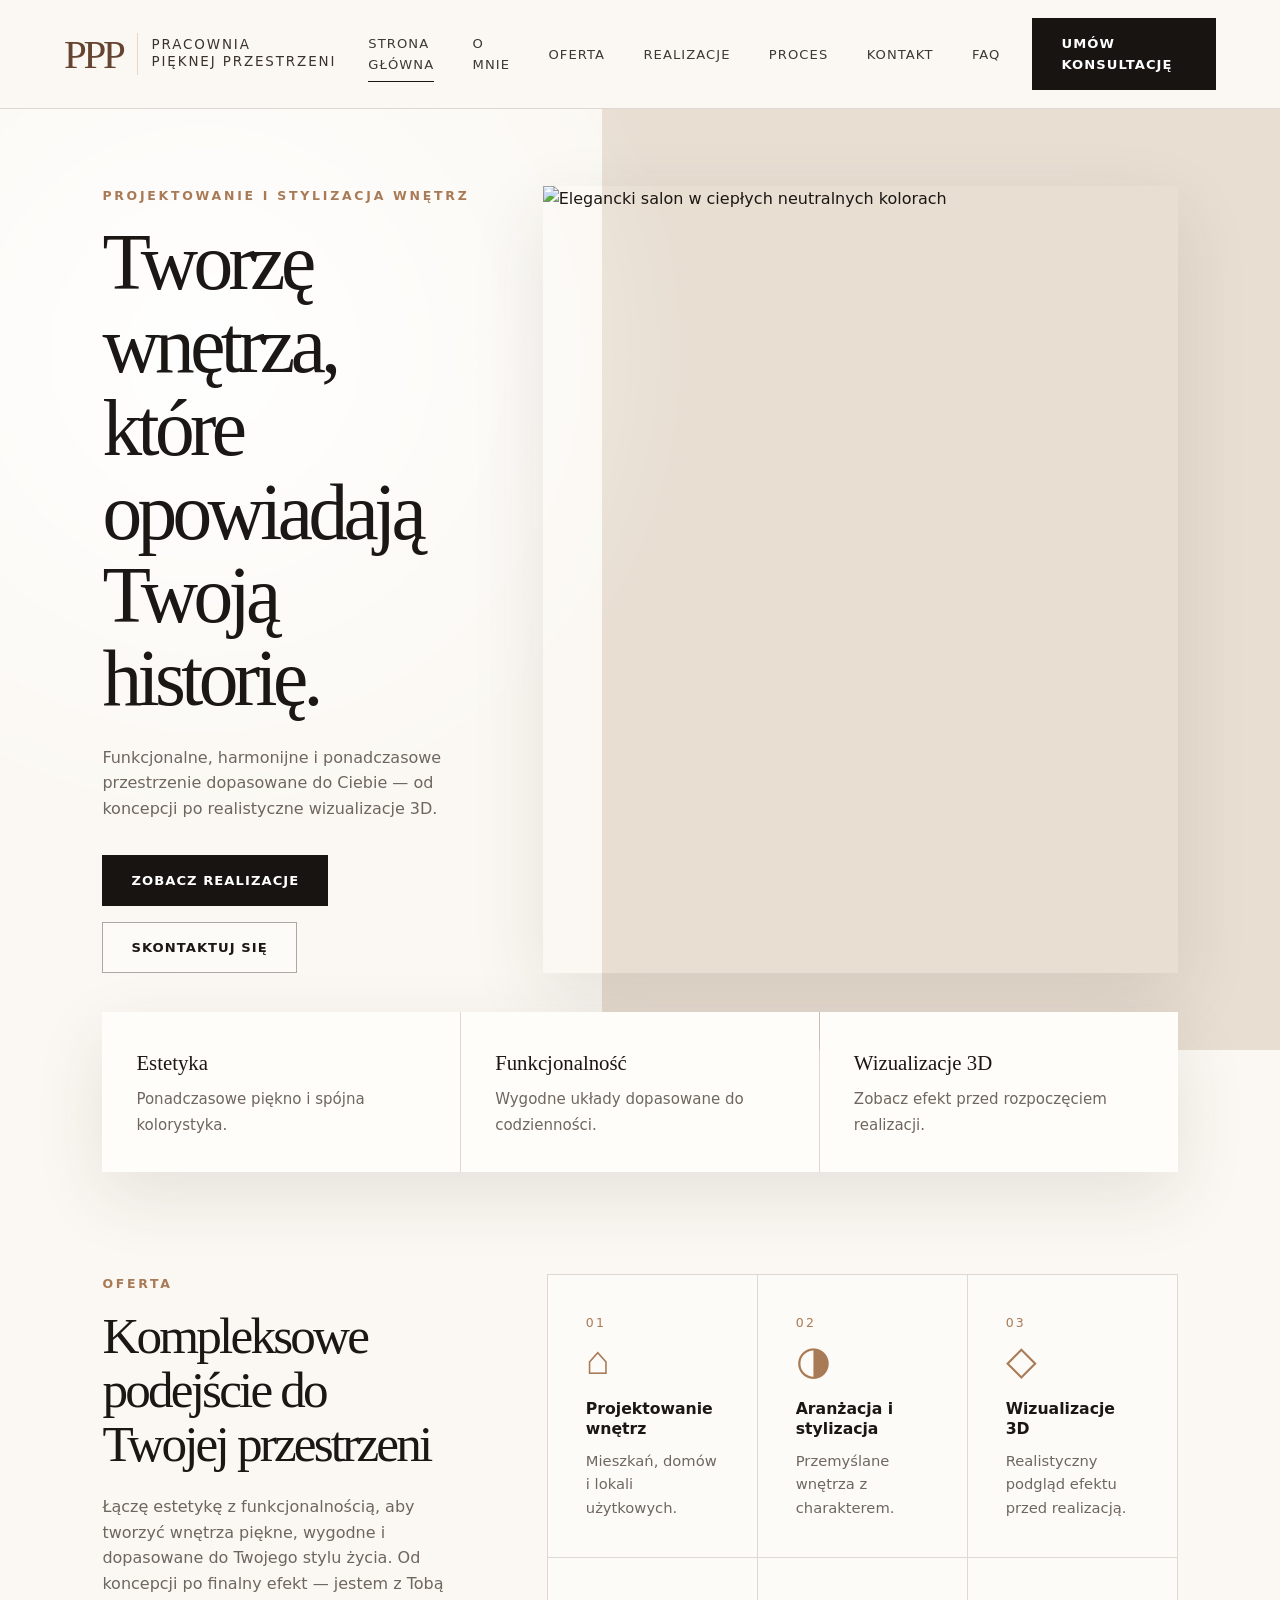
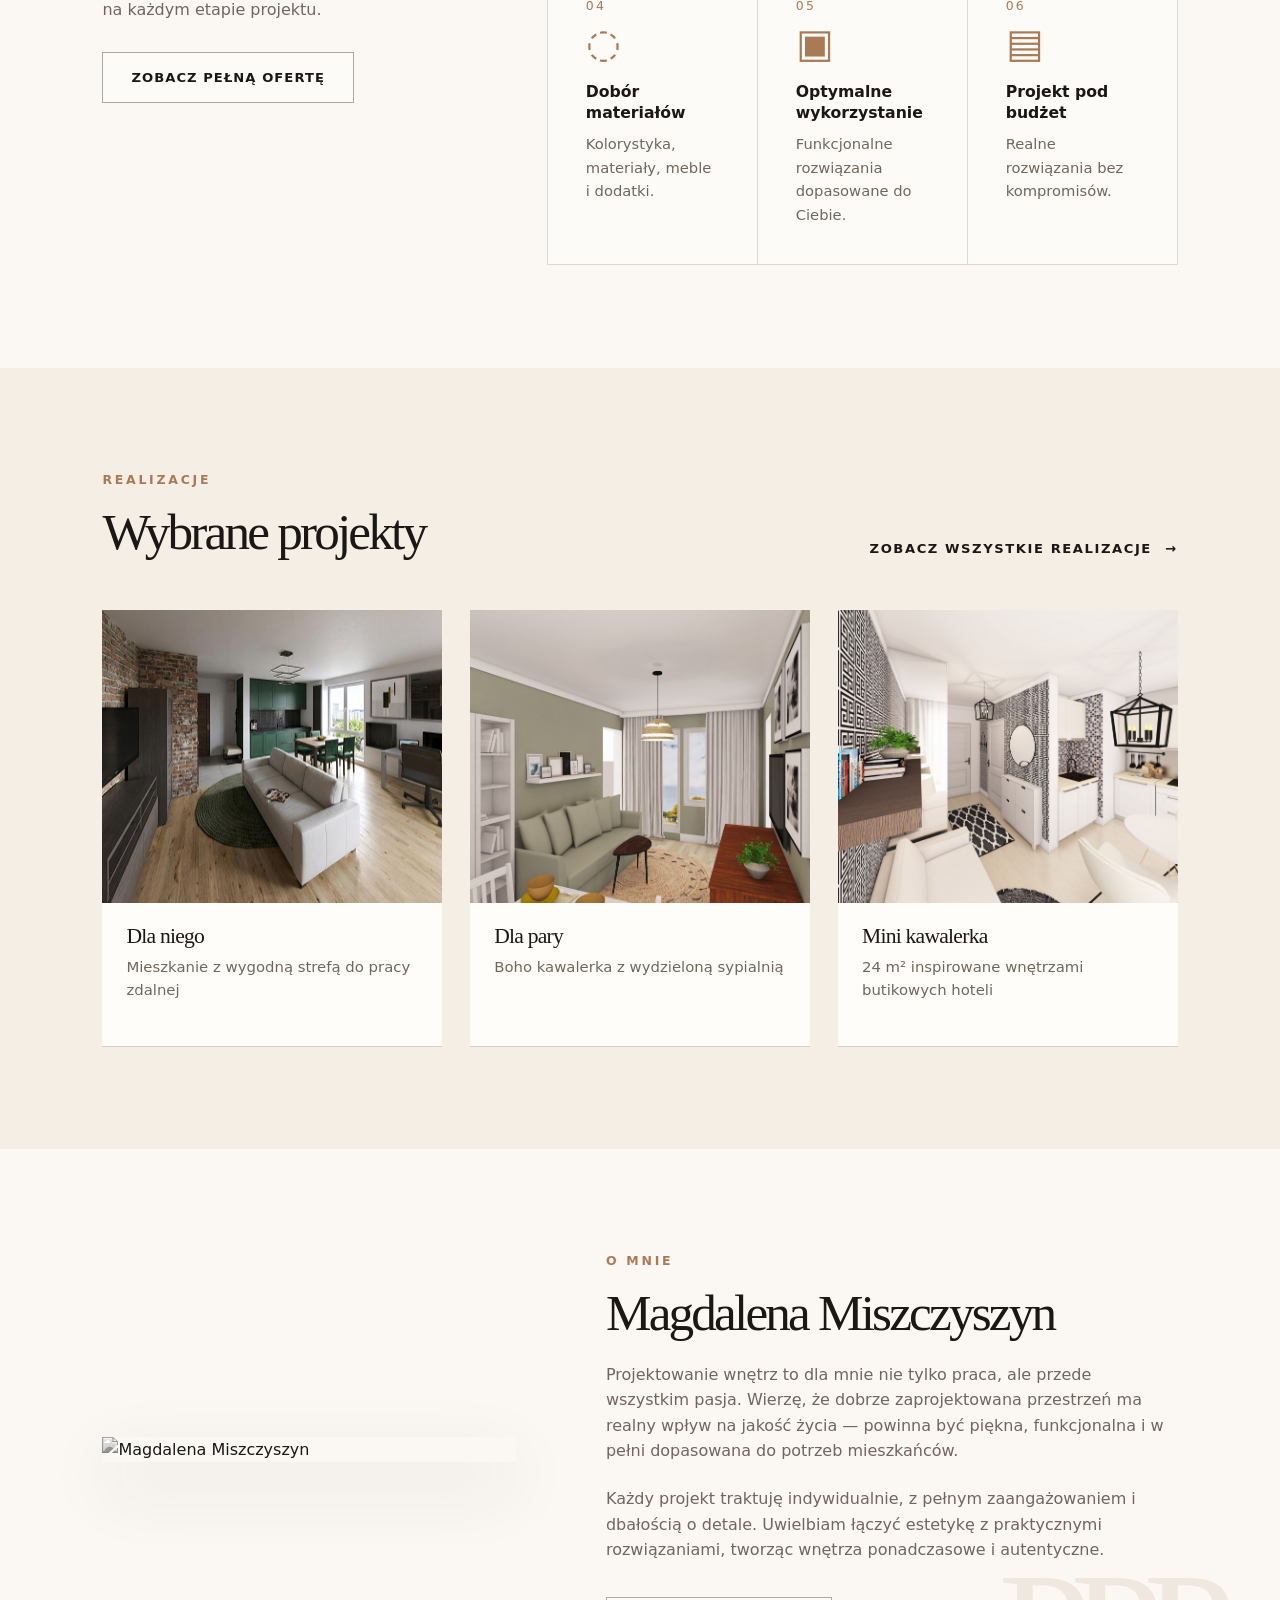
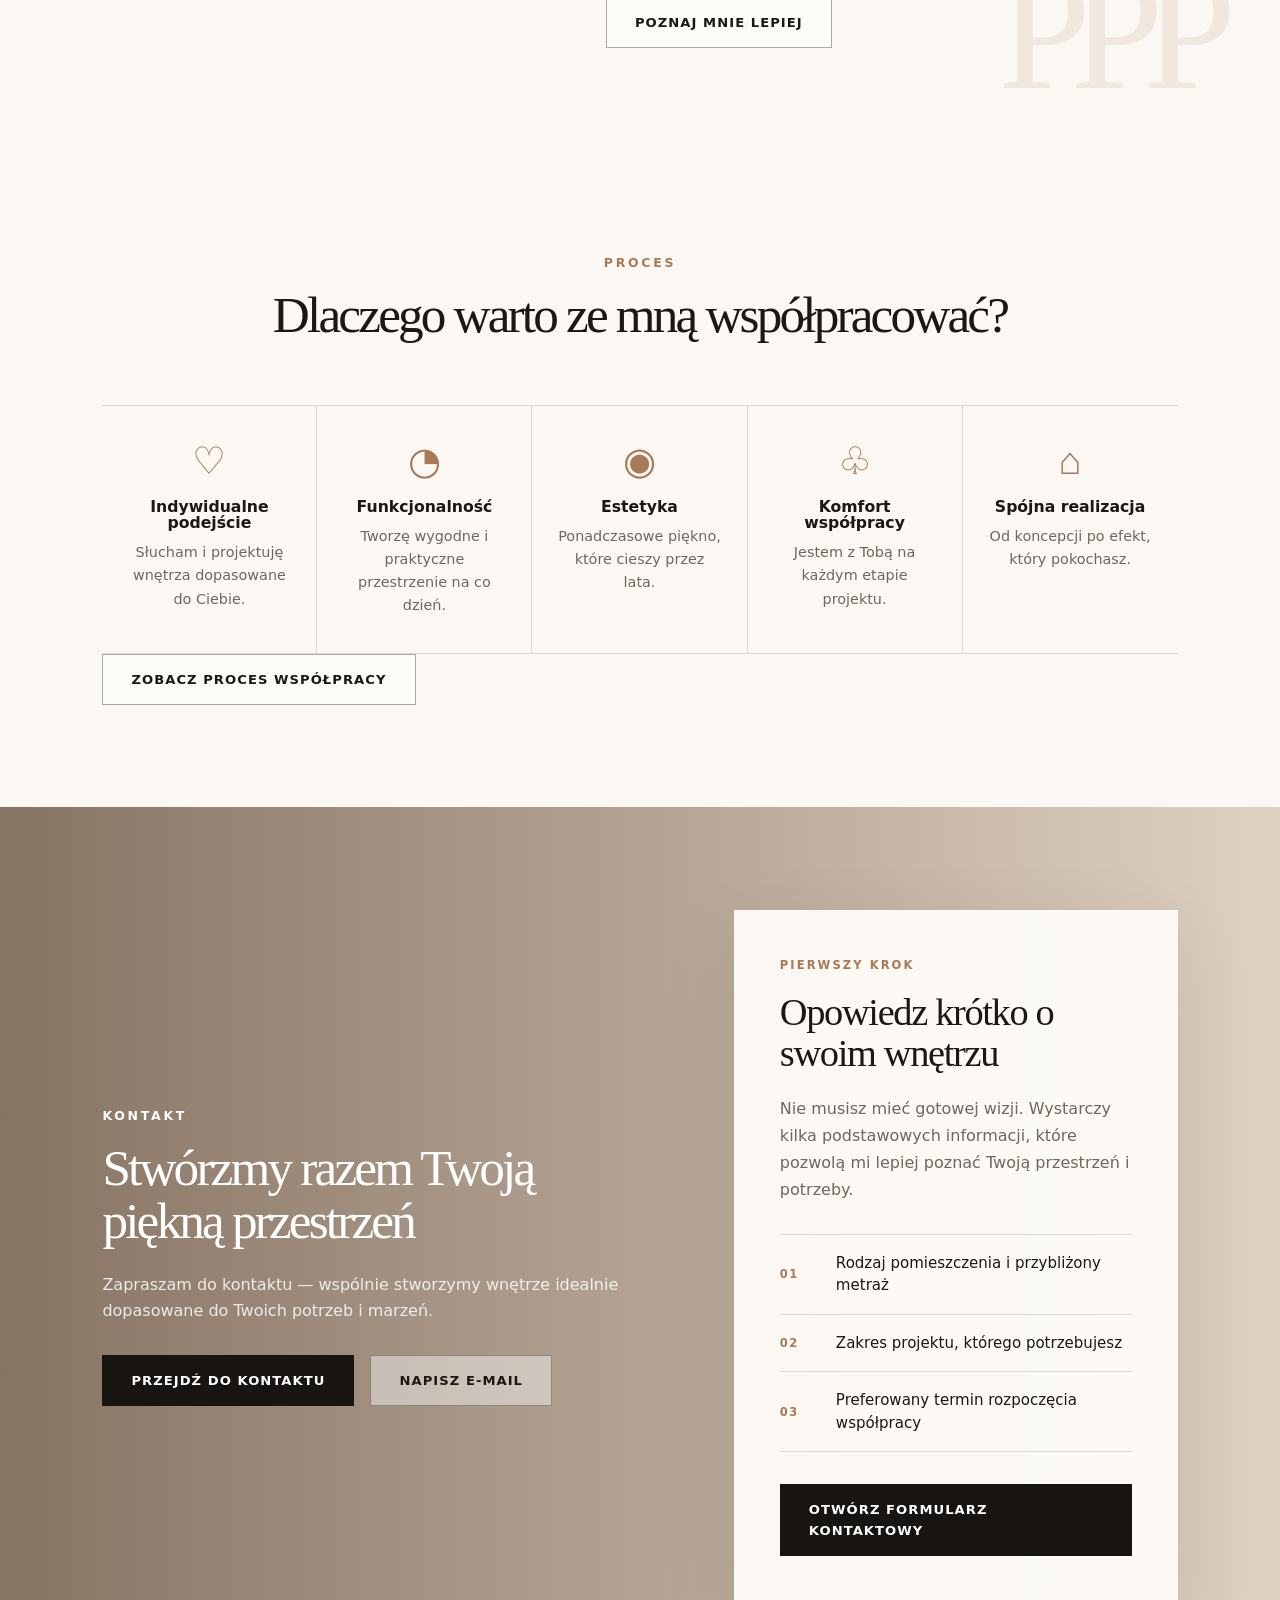
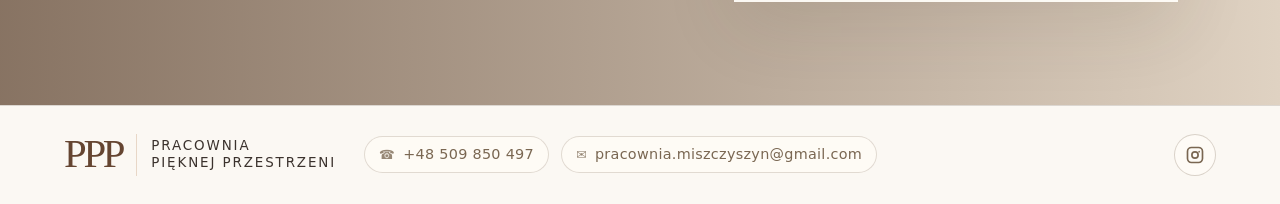
==== index.html @ a022ffc8 "Move FAQ to separate page" ====
<!doctype html>
<html lang="pl">
  <head>
    <meta charset="UTF-8" />
    <meta name="viewport" content="width=device-width, initial-scale=1.0" />
    <meta
      name="description"
      content="Pracownia Pięknej Przestrzeni — projektowanie i stylizacja wnętrz, wizualizacje 3D oraz aranżacje dopasowane do stylu życia klienta."
    />
    <title>Pracownia Pięknej Przestrzeni</title>

    <link rel="stylesheet" href="styles.css" />
    <link rel="icon" href="assets/favicon.svg" type="image/svg+xml" />

    <style>
      /* Karta kontaktowa na stronie głównej */
      .contact-guide {
        padding: clamp(28px, 4vw, 46px);
        background: rgba(255, 253, 249, 0.94);
        color: var(--ink);
        box-shadow: var(--shadow);
        backdrop-filter: blur(8px);
        -webkit-backdrop-filter: blur(8px);
      }

      .contact-guide__eyebrow {
        margin: 0 0 18px;
        color: var(--accent) !important;
        font-size: 0.72rem;
        font-weight: 700;
        letter-spacing: 0.18em;
        text-transform: uppercase;
      }

      .contact-guide h3 {
        margin: 0;
        max-width: 460px;
        font-family: var(--serif);
        font-size: clamp(2rem, 3vw, 3.2rem);
        font-weight: 400;
        line-height: 1.05;
        letter-spacing: -0.035em;
      }

      .contact-cta .contact-guide__intro {
        max-width: 520px;
        margin: 22px 0 30px;
        color: var(--muted);
        line-height: 1.7;
      }

      .contact-guide__items {
        margin-bottom: 32px;
        border-top: 1px solid var(--line);
      }

      .contact-guide__item {
        display: grid;
        grid-template-columns: 42px 1fr;
        gap: 14px;
        align-items: center;
        padding: 17px 0;
        border-bottom: 1px solid var(--line);
      }

      .contact-guide__item span {
        color: var(--accent);
        font-size: 0.72rem;
        font-weight: 700;
        letter-spacing: 0.12em;
      }

      .contact-cta .contact-guide__item p {
        margin: 0;
        color: var(--ink);
        font-size: 0.94rem;
        line-height: 1.5;
      }

      @media (max-width: 680px) {
        .contact-guide {
          padding: 28px 22px;
        }

        .contact-guide .button {
          width: 100%;
        }
      }
    </style>
  </head>

  <body>
    <header class="site-header" id="top">
      <a
        class="brand"
        href="index.html"
        aria-label="Pracownia Pięknej Przestrzeni"
      >
        <span class="brand__mark">PPP</span>
        <span class="brand__divider"></span>
        <span class="brand__text">Pracownia<br />Pięknej Przestrzeni</span>
      </a>

      <button
        class="nav-toggle"
        type="button"
        aria-expanded="false"
        aria-label="Otwórz menu"
      >
        <span></span>
        <span></span>
        <span></span>
      </button>

      <nav class="main-nav" aria-label="Główna nawigacja">
        <a href="index.html" aria-current="page">Strona główna</a>
        <a href="o-mnie.html">O mnie</a>
        <a href="oferta.html">Oferta</a>
        <a href="realizacje.html">Realizacje</a>
        <a href="proces.html">Proces</a>
        <a href="kontakt.html">Kontakt</a>
        <a href="faq.html">FAQ</a>
      </nav>

      <a class="button button--dark header-cta" href="kontakt.html">
        Umów konsultację
      </a>
    </header>

    <main>
      <section class="hero section-pad" aria-labelledby="hero-title">
        <div class="hero__content reveal">
          <p class="eyebrow">Projektowanie i stylizacja wnętrz</p>

          <h1 id="hero-title">
            Tworzę wnętrza, które opowiadają Twoją historię.
          </h1>

          <p class="hero__lead">
            Funkcjonalne, harmonijne i ponadczasowe przestrzenie dopasowane
            do Ciebie — od koncepcji po realistyczne wizualizacje 3D.
          </p>

          <div class="hero__actions">
            <a class="button button--dark" href="realizacje.html">
              Zobacz realizacje
            </a>

            <a class="button button--light" href="kontakt.html">
              Skontaktuj się
            </a>
          </div>
        </div>

        <div class="hero__image reveal reveal--delay">
          <img
            src="assets/jasna-harmonia.jpg"
            alt="Elegancki salon w ciepłych neutralnych kolorach"
          />
        </div>
      </section>

      <section class="intro-strip" aria-label="Atuty pracowni">
        <div>
          <strong>Estetyka</strong>
          <span>Ponadczasowe piękno i spójna kolorystyka.</span>
        </div>

        <div>
          <strong>Funkcjonalność</strong>
          <span>Wygodne układy dopasowane do codzienności.</span>
        </div>

        <div>
          <strong>Wizualizacje 3D</strong>
          <span>Zobacz efekt przed rozpoczęciem realizacji.</span>
        </div>
      </section>

      <section class="section section--offer" aria-labelledby="offer-title">
        <div class="section__heading reveal">
          <p class="eyebrow">Oferta</p>

          <h2 id="offer-title">
            Kompleksowe podejście do Twojej przestrzeni
          </h2>

          <p>
            Łączę estetykę z funkcjonalnością, aby tworzyć wnętrza piękne,
            wygodne i dopasowane do Twojego stylu życia. Od koncepcji po
            finalny efekt — jestem z Tobą na każdym etapie projektu.
          </p>

          <a class="button button--outline" href="oferta.html">
            Zobacz pełną ofertę
          </a>
        </div>

        <div class="services-grid">
          <article class="service-card reveal">
            <span class="service-card__number">01</span>
            <span class="service-card__icon" aria-hidden="true">⌂</span>
            <h3>Projektowanie wnętrz</h3>
            <p>Mieszkań, domów i lokali użytkowych.</p>
          </article>

          <article class="service-card reveal">
            <span class="service-card__number">02</span>
            <span class="service-card__icon" aria-hidden="true">◑</span>
            <h3>Aranżacja i stylizacja</h3>
            <p>Przemyślane wnętrza z charakterem.</p>
          </article>

          <article class="service-card reveal">
            <span class="service-card__number">03</span>
            <span class="service-card__icon" aria-hidden="true">◇</span>
            <h3>Wizualizacje 3D</h3>
            <p>Realistyczny podgląd efektu przed realizacją.</p>
          </article>

          <article class="service-card reveal">
            <span class="service-card__number">04</span>
            <span class="service-card__icon" aria-hidden="true">◌</span>
            <h3>Dobór materiałów</h3>
            <p>Kolorystyka, materiały, meble i dodatki.</p>
          </article>

          <article class="service-card reveal">
            <span class="service-card__number">05</span>
            <span class="service-card__icon" aria-hidden="true">▣</span>
            <h3>Optymalne wykorzystanie</h3>
            <p>Funkcjonalne rozwiązania dopasowane do Ciebie.</p>
          </article>

          <article class="service-card reveal">
            <span class="service-card__number">06</span>
            <span class="service-card__icon" aria-hidden="true">▤</span>
            <h3>Projekt pod budżet</h3>
            <p>Realne rozwiązania bez kompromisów.</p>
          </article>
        </div>
      </section>

      <section class="section projects" aria-labelledby="projects-title">
        <div class="projects__top reveal">
          <div>
            <p class="eyebrow">Realizacje</p>
            <h2 id="projects-title">Wybrane projekty</h2>
          </div>

          <a class="text-link" href="realizacje.html">
            Zobacz wszystkie realizacje <span>→</span>
          </a>
        </div>

        <div class="project-grid">
          <a
            class="project-card reveal"
            href="realizacje.html#dla-niego"
            aria-label="Zobacz realizację Dla niego"
          >
            <img
              src="assets/realizacje/DlaNiego/wizualizacja2.png"
              alt="Salon z aneksem kuchennym i miejscem do pracy w projekcie Dla niego"
              loading="lazy"
              decoding="async"
            />
            <div class="project-card__body">
              <h3>Dla niego</h3>
              <p>Mieszkanie z wygodną strefą do pracy zdalnej</p>
            </div>
          </a>

          <a
            class="project-card reveal"
            href="realizacje.html#dla-pary"
            aria-label="Zobacz realizację Dla pary"
          >
            <img
              src="assets/realizacje/DlaPary/wizualizacja3.png"
              alt="Przytulny salon w stylu boho w projekcie Dla pary"
              loading="lazy"
              decoding="async"
            />
            <div class="project-card__body">
              <h3>Dla pary</h3>
              <p>Boho kawalerka z wydzieloną sypialnią</p>
            </div>
          </a>

          <a
            class="project-card reveal"
            href="realizacje.html#mini-kawalerka"
            aria-label="Zobacz realizację Mini kawalerka"
          >
            <img
              src="assets/realizacje/MiniKawalerka/wizualizacja2.png"
              alt="Strefa dzienna mini kawalerki w eleganckim stylu"
              loading="lazy"
              decoding="async"
            />
            <div class="project-card__body">
              <h3>Mini kawalerka</h3>
              <p>24 m² inspirowane wnętrzami butikowych hoteli</p>
            </div>
          </a>
        </div>
      </section>

      <section class="about" aria-labelledby="about-title">
        <div class="about__image reveal">
          <img
            src="assets/magdalena-miszczyszyn.jpg"
            alt="Magdalena Miszczyszyn"
          />
        </div>

        <div class="about__content reveal reveal--delay">
          <p class="eyebrow">O mnie</p>
          <h2 id="about-title">Magdalena Miszczyszyn</h2>

          <p>
            Projektowanie wnętrz to dla mnie nie tylko praca, ale przede
            wszystkim pasja. Wierzę, że dobrze zaprojektowana przestrzeń ma
            realny wpływ na jakość życia — powinna być piękna, funkcjonalna
            i w pełni dopasowana do potrzeb mieszkańców.
          </p>

          <p>
            Każdy projekt traktuję indywidualnie, z pełnym zaangażowaniem
            i dbałością o detale. Uwielbiam łączyć estetykę z praktycznymi
            rozwiązaniami, tworząc wnętrza ponadczasowe i autentyczne.
          </p>

          <a class="button button--outline" href="o-mnie.html">
            Poznaj mnie lepiej
          </a>
        </div>

        <span class="about__watermark" aria-hidden="true">PPP</span>
      </section>

      <section class="section values" aria-labelledby="values-title">
        <div class="values__heading reveal">
          <p class="eyebrow">Proces</p>
          <h2 id="values-title">Dlaczego warto ze mną współpracować?</h2>
        </div>

        <div class="values-grid">
          <article class="value-card reveal">
            <span aria-hidden="true">♡</span>
            <h3>Indywidualne podejście</h3>
            <p>Słucham i projektuję wnętrza dopasowane do Ciebie.</p>
          </article>

          <article class="value-card reveal">
            <span aria-hidden="true">◔</span>
            <h3>Funkcjonalność</h3>
            <p>Tworzę wygodne i praktyczne przestrzenie na co dzień.</p>
          </article>

          <article class="value-card reveal">
            <span aria-hidden="true">◉</span>
            <h3>Estetyka</h3>
            <p>Ponadczasowe piękno, które cieszy przez lata.</p>
          </article>

          <article class="value-card reveal">
            <span aria-hidden="true">♧</span>
            <h3>Komfort współpracy</h3>
            <p>Jestem z Tobą na każdym etapie projektu.</p>
          </article>

          <article class="value-card reveal">
            <span aria-hidden="true">⌂</span>
            <h3>Spójna realizacja</h3>
            <p>Od koncepcji po efekt, który pokochasz.</p>
          </article>
        </div>

        <a class="button button--outline" href="proces.html">
          Zobacz proces współpracy
        </a>
      </section>

      <section class="contact-cta" aria-labelledby="contact-title">
        <div class="contact-cta__content reveal">
          <p class="eyebrow">Kontakt</p>
          <h2 id="contact-title">Stwórzmy razem Twoją piękną przestrzeń</h2>

          <p>
            Zapraszam do kontaktu — wspólnie stworzymy wnętrze idealnie
            dopasowane do Twoich potrzeb i marzeń.
          </p>

          <div class="contact-actions">
            <a class="button button--dark" href="kontakt.html">
              Przejdź do kontaktu
            </a>

            <a
              class="button button--light"
              href="mailto:pracownia.miszczyszyn@gmail.com"
            >
              Napisz e-mail
            </a>
          </div>
        </div>

        <div class="contact-guide reveal reveal--delay">
          <p class="contact-guide__eyebrow">Pierwszy krok</p>

          <h3>Opowiedz krótko o swoim wnętrzu</h3>

          <p class="contact-guide__intro">
            Nie musisz mieć gotowej wizji. Wystarczy kilka podstawowych
            informacji, które pozwolą mi lepiej poznać Twoją przestrzeń
            i potrzeby.
          </p>

          <div class="contact-guide__items">
            <div class="contact-guide__item">
              <span>01</span>
              <p>Rodzaj pomieszczenia i przybliżony metraż</p>
            </div>

            <div class="contact-guide__item">
              <span>02</span>
              <p>Zakres projektu, którego potrzebujesz</p>
            </div>

            <div class="contact-guide__item">
              <span>03</span>
              <p>Preferowany termin rozpoczęcia współpracy</p>
            </div>
          </div>

          <a class="button button--dark" href="kontakt.html">
            Otwórz formularz kontaktowy
          </a>
        </div>
      </section>
    </main>

    <footer class="site-footer">
      <a
        class="brand brand--footer"
        href="index.html"
        aria-label="Pracownia Pięknej Przestrzeni"
      >
        <span class="brand__mark">PPP</span>
        <span class="brand__divider"></span>
        <span class="brand__text">Pracownia<br />Pięknej Przestrzeni</span>
      </a>

      <div class="footer-contact">
        <a
          class="footer-contact__item"
          href="tel:+48509850497"
          aria-label="Zadzwoń do Pracowni Pięknej Przestrzeni"
        >
          <span class="footer-contact__icon">☎</span>
          <span>+48 509 850 497</span>
        </a>

        <a
          class="footer-contact__item"
          href="mailto:pracownia.miszczyszyn@gmail.com"
          aria-label="Napisz e-mail do Pracowni Pięknej Przestrzeni"
        >
          <span class="footer-contact__icon">✉</span>
          <span>pracownia.miszczyszyn@gmail.com</span>
        </a>
      </div>

      <div class="footer-social" aria-label="Social media">
        <a
          href="https://www.instagram.com/ppp.magda.miszczyszyn"
          target="_blank"
          rel="noopener noreferrer"
          aria-label="Instagram Pracowni Pięknej Przestrzeni"
        >
          <svg
            class="footer-social__icon"
            viewBox="0 0 24 24"
            aria-hidden="true"
            focusable="false"
          >
            <path
              d="M7.75 2h8.5A5.76 5.76 0 0 1 22 7.75v8.5A5.76 5.76 0 0 1 16.25 22h-8.5A5.76 5.76 0 0 1 2 16.25v-8.5A5.76 5.76 0 0 1 7.75 2Zm0 2A3.75 3.75 0 0 0 4 7.75v8.5A3.75 3.75 0 0 0 7.75 20h8.5A3.75 3.75 0 0 0 20 16.25v-8.5A3.75 3.75 0 0 0 16.25 4h-8.5Zm4.25 3.25A4.75 4.75 0 1 1 7.25 12 4.75 4.75 0 0 1 12 7.25Zm0 2A2.75 2.75 0 1 0 14.75 12 2.75 2.75 0 0 0 12 9.25Zm5-2.25a1 1 0 1 1-1 1 1 1 0 0 1 1-1Z"
            />
          </svg>
        </a>
      </div>
    </footer>

    <script src="script.js"></script>
  </body>
</html>
---- styles.css ----
:root {
  --bg: #f7f2ea;
  --bg-soft: #fbf8f3;
  --paper: #fffdf9;
  --ink: #1b1714;
  --muted: #6f665f;
  --line: rgba(56, 43, 35, 0.16);
  --accent: #a97a56;
  --accent-soft: #e8d7c7;
  --dark: #171412;
  --shadow: 0 24px 70px rgba(57, 42, 31, 0.11);
  --serif: Georgia, "Times New Roman", Times, serif;
  --sans: Inter, ui-sans-serif, system-ui, -apple-system, BlinkMacSystemFont, "Segoe UI", sans-serif;
}

* {
  box-sizing: border-box;
}

html {
  scroll-behavior: smooth;
}

body {
  margin: 0;
  background: var(--bg-soft);
  color: var(--ink);
  font-family: var(--sans);
  line-height: 1.6;
  text-rendering: optimizeLegibility;
}

img {
  display: block;
  max-width: 100%;
}

a {
  color: inherit;
  text-decoration: none;
}

button,
input,
textarea {
  font: inherit;
}

.site-header {
  position: sticky;
  top: 0;
  z-index: 20;
  display: grid;
  grid-template-columns: auto 1fr auto;
  align-items: center;
  gap: 32px;
  min-height: 82px;
  padding: 18px clamp(22px, 5vw, 72px);
  background: rgba(251, 248, 243, 0.88);
  border-bottom: 1px solid var(--line);
  backdrop-filter: blur(18px);
}

.site-header {
  transition: transform 0.35s ease, background-color 0.35s ease, box-shadow 0.35s ease;
  will-change: transform;
}

.site-header.is-hidden {
  transform: translateY(-110%);
}

.site-header.is-scrolled {
  background: rgba(251, 248, 243, 0.92);
  box-shadow: 0 12px 35px rgba(52, 43, 35, 0.08);
}

.site-header.nav-open,
.site-header:focus-within {
  transform: translateY(0);
}

@media (prefers-reduced-motion: reduce) {
  .site-header {
    transition: none;
  }
}

.brand {
  display: inline-flex;
  align-items: center;
  gap: 14px;
  min-width: max-content;
}

.brand__mark {
  font-family: var(--serif);
  font-size: clamp(2rem, 3.2vw, 3.1rem);
  line-height: 0.85;
  letter-spacing: -0.08em;
  color: #654531;
}

.brand__divider {
  width: 1px;
  height: 42px;
  background: var(--accent-soft);
}

.brand__text {
  font-size: 0.84rem;
  line-height: 1.25;
  letter-spacing: 0.14em;
  text-transform: uppercase;
  color: #3b322d;
}

.main-nav {
  justify-self: center;
  display: flex;
  align-items: center;
  gap: clamp(18px, 3vw, 42px);
  font-size: 0.82rem;
  letter-spacing: 0.08em;
  text-transform: uppercase;
}

.main-nav a {
  position: relative;
  padding: 12px 0;
  color: #3f3833;
}

.main-nav a::after {
  content: "";
  position: absolute;
  left: 0;
  bottom: 5px;
  width: 100%;
  height: 1px;
  transform: scaleX(0);
  transform-origin: right;
  background: var(--ink);
  transition: transform 220ms ease;
}

.main-nav a:hover::after,
.main-nav a.is-active::after,
.main-nav a[aria-current="page"]::after {
  transform: scaleX(1);
  transform-origin: left;
}

.nav-toggle {
  display: none;
  width: 46px;
  height: 44px;
  border: 1px solid var(--line);
  border-radius: 0;
  background: transparent;
  cursor: pointer;
}

.nav-toggle span {
  display: block;
  width: 19px;
  height: 1.5px;
  margin: 5px auto;
  background: var(--ink);
  transition: transform 220ms ease, opacity 220ms ease;
}

.nav-toggle.is-open span:nth-child(1) {
  transform: translateY(6.5px) rotate(45deg);
}

.nav-toggle.is-open span:nth-child(2) {
  opacity: 0;
}

.nav-toggle.is-open span:nth-child(3) {
  transform: translateY(-6.5px) rotate(-45deg);
}

.section-pad,
.section,
.about,
.contact-cta,
.page-hero,
.page-intro,
.page-split,
.process,
.full-gallery,
.contact-page {
  padding-inline: clamp(22px, 8vw, 112px);
}

.hero {
  display: grid;
  grid-template-columns: minmax(320px, 0.86fr) minmax(420px, 1.24fr);
  align-items: stretch;
  min-height: min(810px, calc(100vh - 82px));
  padding-top: clamp(34px, 6vw, 84px);
  padding-bottom: clamp(36px, 6vw, 86px);
  background:
    radial-gradient(circle at 16% 26%, rgba(255, 255, 255, 0.94), rgba(251, 248, 243, 0) 38%),
    linear-gradient(90deg, var(--bg-soft) 0 47%, #e8ded2 47% 100%);
}

.hero__content {
  align-self: center;
  max-width: 650px;
  padding-right: clamp(12px, 4vw, 70px);
}

.eyebrow {
  margin: 0 0 15px;
  font-size: 0.78rem;
  font-weight: 600;
  letter-spacing: 0.22em;
  text-transform: uppercase;
  color: var(--accent);
}

h1,
h2,
h3 {
  margin: 0;
  font-family: var(--serif);
  font-weight: 400;
  line-height: 1.05;
  color: var(--ink);
}

h1 {
  max-width: 720px;
  font-size: clamp(3.35rem, 6.2vw, 7.2rem);
  letter-spacing: -0.058em;
}

h2 {
  font-size: clamp(2.35rem, 4vw, 5rem);
  letter-spacing: -0.055em;
}

h3 {
  font-size: clamp(1.35rem, 1.45vw, 1.8rem);
  letter-spacing: -0.035em;
}

.hero__lead {
  max-width: 510px;
  margin: 24px 0 34px;
  font-size: clamp(1rem, 1.1vw, 1.16rem);
  color: var(--muted);
}

.hero__actions,
.contact-actions {
  display: flex;
  flex-wrap: wrap;
  gap: 16px;
}

.button {
  display: inline-flex;
  justify-content: center;
  align-items: center;
  min-height: 50px;
  padding: 14px 28px;
  border: 1px solid transparent;
  font-size: 0.82rem;
  font-weight: 650;
  letter-spacing: 0.08em;
  text-transform: uppercase;
  transition: transform 200ms ease, background 200ms ease, color 200ms ease, border-color 200ms ease;
}

.button:hover {
  transform: translateY(-2px);
}

.button--dark {
  background: var(--dark);
  color: #fff;
}

.button--dark:hover {
  background: #3a302a;
}

.button--light,
.button--outline {
  border-color: rgba(27, 23, 20, 0.36);
  background: rgba(255, 255, 255, 0.42);
  color: var(--ink);
}

.button--light:hover,
.button--outline:hover {
  border-color: var(--ink);
  background: #fff;
}

.hero__image {
  align-self: stretch;
  min-height: 560px;
  overflow: hidden;
  box-shadow: var(--shadow);
}

.hero__image img {
  width: 100%;
  height: 100%;
  object-fit: cover;
}

.intro-strip {
  display: grid;
  grid-template-columns: repeat(3, 1fr);
  gap: 1px;
  margin-inline: clamp(22px, 8vw, 112px);
  margin-top: -38px;
  position: relative;
  z-index: 4;
  background: var(--line);
  box-shadow: var(--shadow);
}

.intro-strip div {
  padding: clamp(22px, 3vw, 34px);
  background: var(--paper);
}

.intro-strip strong {
  display: block;
  margin-bottom: 7px;
  font-family: var(--serif);
  font-size: 1.3rem;
  font-weight: 400;
}

.intro-strip span {
  color: var(--muted);
  font-size: 0.94rem;
}

.page-hero {
  min-height: min(560px, calc(74vh - 82px));
  display: grid;
  grid-template-columns: minmax(320px, 0.95fr) minmax(360px, 1.05fr);
  gap: clamp(34px, 6vw, 86px);
  align-items: center;
  padding-top: clamp(58px, 8vw, 118px);
  padding-bottom: clamp(58px, 8vw, 118px);
  background:
    radial-gradient(circle at 14% 20%, rgba(255, 255, 255, 0.86), rgba(251, 248, 243, 0) 36%),
    linear-gradient(90deg, var(--bg-soft) 0 56%, #e8ded2 56% 100%);
}

.page-hero--compact {
  min-height: auto;
}

.page-hero__content {
  max-width: 740px;
}

.page-hero__content p:not(.eyebrow) {
  max-width: 590px;
  margin: 24px 0 0;
  color: var(--muted);
  font-size: clamp(1rem, 1.1vw, 1.15rem);
}

.page-hero__image {
  min-height: 430px;
  overflow: hidden;
  box-shadow: var(--shadow);
}

.page-hero__image img {
  width: 100%;
  height: 100%;
  object-fit: cover;
}

.page-intro {
  display: grid;
  grid-template-columns: minmax(280px, 0.78fr) minmax(360px, 1.22fr);
  gap: clamp(36px, 7vw, 96px);
  padding-top: clamp(70px, 8vw, 124px);
  padding-bottom: clamp(70px, 8vw, 124px);
  background: var(--paper);
}

.page-intro__lead {
  margin: 0;
  color: var(--muted);
  font-size: clamp(1.08rem, 1.45vw, 1.46rem);
  line-height: 1.55;
}

.page-intro__text p {
  margin: 0 0 20px;
  color: var(--muted);
}

.page-intro__text p:last-child {
  margin-bottom: 0;
}

.page-split {
  display: grid;
  grid-template-columns: minmax(320px, 1fr) minmax(320px, 1fr);
  gap: clamp(34px, 6vw, 86px);
  align-items: center;
  padding-top: clamp(70px, 8vw, 124px);
  padding-bottom: clamp(70px, 8vw, 124px);
  background: var(--bg-soft);
}

.page-split--reverse .page-split__image {
  order: 2;
}

.page-split__image img {
  width: 100%;
  max-height: 680px;
  object-fit: cover;
  box-shadow: var(--shadow);
}

.page-split__content p:not(.eyebrow) {
  margin: 22px 0 0;
  color: var(--muted);
}

.page-split__content .button {
  margin-top: 34px;
}

.process {
  padding-top: clamp(70px, 8vw, 124px);
  padding-bottom: clamp(70px, 8vw, 124px);
  background: #f4eee5;
}

.process__top {
  display: flex;
  justify-content: space-between;
  align-items: end;
  gap: 28px;
  margin-bottom: clamp(34px, 5vw, 64px);
}

.process__top p:not(.eyebrow) {
  max-width: 520px;
  margin: 0;
  color: var(--muted);
}

.process-grid {
  display: grid;
  grid-template-columns: repeat(4, 1fr);
  border-top: 1px solid var(--line);
  border-left: 1px solid var(--line);
}

.process-card {
  min-height: 230px;
  padding: clamp(24px, 3vw, 40px);
  border-right: 1px solid var(--line);
  border-bottom: 1px solid var(--line);
  background: rgba(255, 255, 255, 0.32);
}

.process-card span {
  display: block;
  margin-bottom: 18px;
  color: var(--accent);
  font-size: 0.78rem;
  letter-spacing: 0.18em;
}

.process-card h3 {
  margin-bottom: 12px;
}

.process-card p {
  margin: 0;
  color: var(--muted);
  font-size: 0.92rem;
}

.full-gallery {
  padding-top: clamp(70px, 8vw, 124px);
  padding-bottom: clamp(70px, 8vw, 124px);
  background: var(--bg-soft);
}

.full-gallery__top {
  max-width: 840px;
  margin-bottom: clamp(34px, 5vw, 64px);
}

.full-gallery__top p:not(.eyebrow) {
  margin: 22px 0 0;
  color: var(--muted);
}

.gallery-grid {
  display: grid;
  grid-template-columns: repeat(4, 1fr);
  gap: clamp(14px, 1.8vw, 26px);
}

.gallery-grid img {
  width: 100%;
  aspect-ratio: 0.86 / 1;
  object-fit: cover;
  box-shadow: 0 1px 0 var(--line);
}

.gallery-grid img:nth-child(3n + 1) {
  aspect-ratio: 1.12 / 1;
}

.contact-page {
  display: grid;
  grid-template-columns: minmax(300px, 0.82fr) minmax(340px, 1.18fr);
  gap: clamp(34px, 6vw, 86px);
  padding-top: clamp(70px, 8vw, 124px);
  padding-bottom: clamp(70px, 8vw, 124px);
  background: var(--bg-soft);
}

.contact-page__details {
  display: flex;
  flex-wrap: wrap;
  gap: 12px;
  margin-top: 26px;
}

.contact-page__detail {
  display: inline-flex;
  align-items: baseline;
  gap: 8px;
  padding: 12px 16px;
  border: 1px solid rgba(122, 103, 82, 0.22);
  border-radius: 999px;
  color: #7a6752;
  background: rgba(255, 252, 247, 0.7);
  box-shadow: 0 12px 28px rgba(58, 43, 31, 0.06);
  font-size: 0.92rem;
  font-weight: 650;
  letter-spacing: 0.02em;
  line-height: 1;
  text-decoration: none;
  transition: color 0.25s ease, background 0.25s ease, border-color 0.25s ease, transform 0.25s ease, box-shadow 0.25s ease;
}

.contact-page__detail:hover {
  color: #f8f1e8;
  background: #7a6752;
  border-color: #7a6752;
  box-shadow: 0 18px 36px rgba(58, 43, 31, 0.12);
  transform: translateY(-2px);
}

.contact-page__detail--static {
  cursor: default;
}

.contact-page__detail--static:hover {
  color: #7a6752;
  background: rgba(255, 252, 247, 0.7);
  border-color: rgba(122, 103, 82, 0.22);
  box-shadow: 0 12px 28px rgba(58, 43, 31, 0.06);
  transform: none;
}

.contact-page__detail-icon {
  display: inline;
  width: auto;
  height: auto;
  font-size: 0.88em;
  line-height: inherit;
  opacity: 0.78;
  transform: translateY(-0.02em);
}

.contact-page .contact-form {
  background: var(--paper);
}

.section {
  padding-top: clamp(70px, 8vw, 130px);
  padding-bottom: clamp(70px, 8vw, 130px);
}

.section--offer {
  display: grid;
  grid-template-columns: minmax(280px, 0.72fr) minmax(520px, 1.28fr);
  gap: clamp(36px, 7vw, 98px);
  background: var(--bg-soft);
}

.section__heading p:not(.eyebrow) {
  max-width: 520px;
  margin: 24px 0 30px;
  color: var(--muted);
}

.services-grid {
  display: grid;
  grid-template-columns: repeat(3, 1fr);
  border-top: 1px solid var(--line);
  border-left: 1px solid var(--line);
}

.service-card {
  min-height: 215px;
  padding: clamp(22px, 3vw, 38px);
  border-right: 1px solid var(--line);
  border-bottom: 1px solid var(--line);
  background: rgba(255, 255, 255, 0.34);
}

.service-card__number {
  display: block;
  margin-bottom: 8px;
  color: var(--accent);
  font-size: 0.78rem;
  letter-spacing: 0.18em;
}

.service-card__icon {
  display: block;
  margin-bottom: 18px;
  color: var(--accent);
  font-family: var(--serif);
  font-size: 2.5rem;
  line-height: 1;
}

.service-card h3 {
  margin-bottom: 9px;
  font-family: var(--sans);
  font-size: 0.98rem;
  font-weight: 720;
  line-height: 1.3;
  letter-spacing: 0;
}

.service-card p {
  margin: 0;
  color: var(--muted);
  font-size: 0.92rem;
}

.projects {
  background: #f4eee5;
}

.projects__top {
  display: flex;
  align-items: end;
  justify-content: space-between;
  gap: 24px;
  margin-bottom: clamp(28px, 4vw, 54px);
}

.text-link {
  font-size: 0.82rem;
  font-weight: 650;
  letter-spacing: 0.12em;
  text-transform: uppercase;
}

.text-link span {
  display: inline-block;
  margin-left: 7px;
  transition: transform 200ms ease;
}

.text-link:hover span {
  transform: translateX(5px);
}

.project-grid {
  display: grid;
  grid-template-columns: repeat(3, 1fr);
  gap: clamp(18px, 2.2vw, 34px);
}

.project-card {
  background: var(--paper);
  box-shadow: 0 1px 0 var(--line);
  overflow: hidden;
}

.project-card img {
  width: 100%;
  aspect-ratio: 1.16 / 1;
  object-fit: cover;
  transition: transform 550ms ease;
}

.project-card:hover img {
  transform: scale(1.04);
}

.project-card__body {
  padding: 22px 24px 27px;
}

.project-card__body h3 {
  margin-bottom: 8px;
  font-size: 1.35rem;
}

.project-card__body p {
  margin: 0 0 16px;
  color: var(--muted);
  font-size: 0.93rem;
}

.project-card__body a {
  font-size: 0.8rem;
  font-weight: 650;
  letter-spacing: 0.08em;
  text-transform: uppercase;
}

.about {
  position: relative;
  display: grid;
  grid-template-columns: minmax(320px, 0.84fr) minmax(320px, 1.16fr);
  gap: clamp(38px, 7vw, 96px);
  align-items: center;
  padding-top: clamp(74px, 8vw, 132px);
  padding-bottom: clamp(74px, 8vw, 132px);
  overflow: hidden;
  background: var(--bg-soft);
}

.about__image img {
  width: 100%;
  max-height: 660px;
  object-fit: cover;
  filter: grayscale(100%);
  box-shadow: var(--shadow);
}

.about__content {
  max-width: 680px;
}

.about__content p:not(.eyebrow) {
  color: var(--muted);
  margin: 22px 0 0;
}

.about__content .button {
  margin-top: 34px;
}

.about__watermark {
  position: absolute;
  right: 5vw;
  bottom: 4vw;
  font-family: var(--serif);
  font-size: clamp(6rem, 13vw, 16rem);
  line-height: 0.8;
  letter-spacing: -0.12em;
  color: rgba(169, 122, 86, 0.13);
  pointer-events: none;
}

.values {
  background: #fbf8f3;
}

.values__heading {
  text-align: center;
  max-width: 820px;
  margin: 0 auto clamp(34px, 5vw, 64px);
}

.values-grid {
  display: grid;
  grid-template-columns: repeat(5, 1fr);
  border-block: 1px solid var(--line);
}

.value-card {
  min-height: 210px;
  padding: clamp(22px, 2.8vw, 38px) clamp(16px, 2vw, 24px);
  text-align: center;
  border-right: 1px solid var(--line);
}

.value-card:last-child {
  border-right: 0;
}

.value-card span {
  display: block;
  margin-bottom: 18px;
  color: var(--accent);
  font-family: var(--serif);
  font-size: 2.4rem;
  line-height: 1;
}

.value-card h3 {
  margin-bottom: 10px;
  font-family: var(--sans);
  font-size: 0.98rem;
  font-weight: 720;
  letter-spacing: 0;
}

.value-card p {
  margin: 0 auto;
  max-width: 220px;
  color: var(--muted);
  font-size: 0.9rem;
}

.contact-cta {
  display: grid;
  grid-template-columns: minmax(320px, 0.9fr) minmax(320px, 0.72fr);
  gap: clamp(32px, 6vw, 84px);
  align-items: center;
  padding-top: clamp(70px, 8vw, 120px);
  padding-bottom: clamp(70px, 8vw, 120px);
  background:
    linear-gradient(90deg, rgba(91, 64, 43, 0.72), rgba(188, 162, 132, 0.44)),
    url("assets/naturalne-cieplo.jpg") center/cover;
  color: #fff;
}

.contact-cta .eyebrow,
.contact-cta h2,
.contact-cta p {
  color: #fff;
}

.contact-cta__content p:not(.eyebrow) {
  max-width: 640px;
  margin: 24px 0 32px;
  color: rgba(255, 255, 255, 0.84);
}

.contact-form {
  padding: clamp(24px, 4vw, 44px);
  background: rgba(255, 253, 249, 0.92);
  color: var(--ink);
  box-shadow: var(--shadow);
}

.contact-form label {
  display: block;
  margin-bottom: 18px;
  font-size: 0.78rem;
  font-weight: 700;
  letter-spacing: 0.12em;
  text-transform: uppercase;
}

.contact-form input,
.contact-form textarea {
  width: 100%;
  margin-top: 8px;
  border: 0;
  border-bottom: 1px solid rgba(27, 23, 20, 0.26);
  background: transparent;
  padding: 12px 0;
  color: var(--ink);
  outline: 0;
  resize: vertical;
}

.contact-form input:focus,
.contact-form textarea:focus {
  border-color: var(--accent);
}

.form-note {
  margin: 15px 0 0;
  color: var(--muted);
  font-size: 0.78rem;
}

.site-footer {
  display: grid;
  grid-template-columns: auto 1fr auto;
  align-items: center;
  gap: 28px;
  padding: 28px clamp(22px, 5vw, 72px);
  border-top: 1px solid var(--line);
  background: var(--bg-soft);
}

.brand--footer .brand__mark {
  font-size: 2.55rem;
}

.footer-contact {
  display: flex;
  align-items: center;
  gap: 12px;
  flex-wrap: wrap;
}

.footer-contact__item {
  display: inline-flex;
  align-items: baseline;
  gap: 8px;
  padding: 10px 14px;
  border: 1px solid rgba(122, 103, 82, 0.22);
  border-radius: 999px;
  color: #7a6752;
  background: rgba(255, 252, 247, 0.68);
  text-decoration: none;
  font-size: 0.9rem;
  letter-spacing: 0.02em;
  line-height: 1;
  transition: color 0.25s ease, background 0.25s ease, border-color 0.25s ease, transform 0.25s ease;
}

.footer-contact__item:hover {
  color: #f8f1e8;
  background: #7a6752;
  border-color: #7a6752;
  transform: translateY(-2px);
}

.footer-contact__icon {
  display: inline;
  font-size: 0.88em;
  line-height: inherit;
  opacity: 0.78;
  transform: translateY(-0.02em);
}

.footer-social {
  display: grid;
  justify-items: center;
  gap: 8px;
}

.footer-social__label {
  color: var(--muted);
  font-size: 0.68rem;
  font-weight: 650;
  letter-spacing: 0.16em;
  line-height: 1;
  text-transform: uppercase;
  white-space: nowrap;
}

.footer-social a {
  display: inline-flex;
  align-items: center;
  justify-content: center;
  width: 42px;
  height: 42px;
  border: 1px solid rgba(122, 103, 82, 0.28);
  border-radius: 999px;
  color: #7a6752;
  background: rgba(255, 252, 247, 0.72);
  transition: color 0.25s ease, background 0.25s ease, border-color 0.25s ease, transform 0.25s ease;
}

.footer-social a:hover {
  color: #f8f1e8;
  background: #7a6752;
  border-color: #7a6752;
  transform: translateY(-2px);
}

.footer-social__icon {
  width: 20px;
  height: 20px;
  display: block;
  fill: currentColor;
}

.reveal {
  opacity: 0;
  transform: translateY(26px);
  transition: opacity 650ms ease, transform 650ms ease;
}

.reveal.is-visible {
  opacity: 1;
  transform: translateY(0);
}

.reveal--delay {
  transition-delay: 120ms;
}

@media (max-width: 1100px) {
  .site-header {
    grid-template-columns: auto auto 1fr;
    gap: 16px;
  }

  .nav-toggle {
    display: block;
    justify-self: end;
    order: 3;
  }

  .header-cta {
    justify-self: end;
    order: 2;
    min-height: 44px;
    padding-inline: 18px;
  }

  .main-nav {
    position: fixed;
    inset: 82px 0 auto;
    display: grid;
    justify-items: start;
    gap: 0;
    padding: 18px 22px 26px;
    background: rgba(251, 248, 243, 0.98);
    border-bottom: 1px solid var(--line);
    box-shadow: var(--shadow);
    transform: translateY(-118%);
    opacity: 0;
    pointer-events: none;
    transition: transform 250ms ease, opacity 250ms ease;
  }

  .main-nav.is-open {
    transform: translateY(0);
    opacity: 1;
    pointer-events: auto;
  }

  .main-nav a {
    width: 100%;
    padding: 14px 0;
  }

  .hero,
  .section--offer,
  .about,
  .contact-cta,
  .page-hero,
  .page-intro,
  .page-split,
  .contact-page {
    grid-template-columns: 1fr;
  }

  .hero {
    min-height: auto;
    background: var(--bg-soft);
  }

  .hero__image {
    min-height: 420px;
    order: -1;
  }

  .page-hero {
    min-height: auto;
    background: var(--bg-soft);
  }

  .page-hero__image {
    min-height: 380px;
    order: -1;
  }

  .page-split--reverse .page-split__image {
    order: 0;
  }

  .process-grid,
  .gallery-grid {
    grid-template-columns: repeat(2, 1fr);
  }

  .services-grid {
    grid-template-columns: repeat(2, 1fr);
  }

  .values-grid {
    grid-template-columns: repeat(2, 1fr);
  }

  .value-card:nth-child(2n) {
    border-right: 0;
  }

  .site-footer {
    grid-template-columns: 1fr;
    justify-items: start;
  }

  .footer-social {
    justify-items: start;
  }

}

@media (max-width: 780px) {
  .site-header {
    min-height: 74px;
    padding: 14px 18px;
  }

  .brand__mark {
    font-size: 2rem;
  }

  .brand__divider {
    height: 34px;
  }

  .brand__text {
    font-size: 0.66rem;
  }

  .header-cta {
    display: none;
  }

  .main-nav {
    inset: 74px 0 auto;
  }

  .section-pad,
  .section,
  .about,
  .contact-cta,
  .page-hero,
  .page-intro,
  .page-split,
  .process,
  .full-gallery,
  .contact-page {
    padding-inline: 18px;
  }

  .hero {
    padding-top: 24px;
  }

  h1 {
    font-size: clamp(3rem, 14vw, 4.7rem);
  }

  h2 {
    font-size: clamp(2.3rem, 10vw, 3.6rem);
  }

  .hero__lead {
    margin-bottom: 26px;
  }

  .button {
    width: 100%;
  }

  .hero__image {
    min-height: 340px;
  }

  .page-hero__image,
  .page-split__image img {
    min-height: 320px;
  }

  .process__top {
    display: grid;
    align-items: start;
  }

  .process-grid,
  .gallery-grid {
    grid-template-columns: 1fr;
  }

  .gallery-grid img,
  .gallery-grid img:nth-child(3n + 1) {
    aspect-ratio: 1.35 / 1;
  }

  .intro-strip {
    grid-template-columns: 1fr;
    margin: 0 18px;
    box-shadow: none;
  }

  .projects__top {
    align-items: start;
    flex-direction: column;
  }

  .project-grid {
    grid-template-columns: 1fr;
  }

  .project-card img {
    aspect-ratio: 1.4 / 1;
  }

  .services-grid {
    grid-template-columns: 1fr;
  }

  .service-card {
    min-height: auto;
  }

  .about__image img {
    max-height: 480px;
    object-position: center top;
  }

  .about__watermark {
    display: none;
  }

  .values-grid {
    grid-template-columns: 1fr;
  }

  .value-card,
  .value-card:nth-child(2n) {
    border-right: 0;
    border-bottom: 1px solid var(--line);
  }

  .value-card:last-child {
    border-bottom: 0;
  }

  .contact-form {
    padding: 24px;
  }

  .contact-page__details {
    flex-direction: column;
    align-items: stretch;
  }

  .contact-page__detail {
    justify-content: center;
    width: 100%;
  }

  .footer-contact,
  .footer-social {
    justify-content: center;
    justify-items: center;
    width: 100%;
  }

  .site-footer {
    justify-items: center;
    text-align: center;
  }

}

/* =========================
   Oferta page
========================= */

.offer-hero {
  background:
    radial-gradient(circle at 14% 20%, rgba(255, 255, 255, 0.86), rgba(251, 248, 243, 0) 36%),
    linear-gradient(90deg, var(--bg-soft) 0 56%, #e8ded2 56% 100%);
}

.offer-hero .page-hero__content,
.offer-hero .subpage-hero__content {
  max-width: 760px;
}

.offer-grid {
  display: grid;
  grid-template-columns: repeat(4, 1fr);
  border-top: 1px solid var(--line);
  border-left: 1px solid var(--line);
}

.offer-card {
  min-height: 360px;
  padding: clamp(24px, 3vw, 40px);
  border-right: 1px solid var(--line);
  border-bottom: 1px solid var(--line);
  background: rgba(255, 255, 255, 0.34);
  transition: transform 220ms ease, background 220ms ease, box-shadow 220ms ease;
}

.offer-card:hover {
  transform: translateY(-6px);
  background: var(--paper);
  box-shadow: var(--shadow);
}

.offer-card__number {
  display: block;
  margin-bottom: 44px;
  color: var(--accent);
  font-size: 0.78rem;
  font-weight: 650;
  letter-spacing: 0.18em;
}

.offer-card h3 {
  margin-bottom: 14px;
}

.offer-card p {
  margin: 0;
  color: var(--muted);
  font-size: 0.93rem;
}

.section--intro .section-heading,
.section--packages .section-heading {
  max-width: 780px;
  margin-bottom: clamp(34px, 5vw, 64px);
}

.section--split {
  display: grid;
  grid-template-columns: minmax(280px, 0.86fr) minmax(420px, 1.14fr);
  gap: clamp(36px, 7vw, 96px);
  align-items: start;
  background: var(--dark);
  color: #fff;
}

.section--split h2,
.section--split h3 {
  color: #fff;
}

.section--split p {
  color: rgba(255, 255, 255, 0.72);
}

.section--split .eyebrow {
  color: var(--accent-soft);
}

.split-content {
  position: sticky;
  top: 118px;
}

.split-content p:not(.eyebrow) {
  margin: 24px 0 0;
}

.process-list {
  display: grid;
  gap: 0;
  border-top: 1px solid rgba(255, 255, 255, 0.16);
}

.process-item {
  display: grid;
  grid-template-columns: 56px 1fr;
  gap: 24px;
  padding: 28px 0;
  border-bottom: 1px solid rgba(255, 255, 255, 0.16);
}

.process-item span {
  display: grid;
  place-items: center;
  width: 46px;
  height: 46px;
  border: 1px solid rgba(255, 255, 255, 0.2);
  color: var(--accent-soft);
  font-size: 0.78rem;
  font-weight: 650;
  letter-spacing: 0.08em;
}

.process-item h3 {
  margin-bottom: 8px;
}

.process-item p {
  margin: 0;
}

.packages-grid {
  display: grid;
  grid-template-columns: repeat(3, 1fr);
  gap: clamp(18px, 2.2vw, 34px);
}

.package-card {
  min-height: 440px;
  display: flex;
  flex-direction: column;
  padding: clamp(26px, 3.4vw, 44px);
  background: var(--paper);
  border: 1px solid var(--line);
  box-shadow: 0 1px 0 var(--line);
}

.package-card--featured {
  background: #e8d7c7;
  transform: translateY(-18px);
}

.package-card h3 {
  margin-bottom: 16px;
  font-size: clamp(1.6rem, 2vw, 2.2rem);
}

.package-card p {
  margin: 0 0 32px;
  color: var(--muted);
}

.package-card ul {
  display: grid;
  gap: 13px;
  margin: auto 0 0;
  padding: 0;
  list-style: none;
}

.package-card li {
  position: relative;
  padding-left: 22px;
  color: var(--muted);
  font-size: 0.94rem;
}

.package-card li::before {
  content: "";
  position: absolute;
  left: 0;
  top: 0.68em;
  width: 7px;
  height: 7px;
  background: var(--accent);
}

.cta-section {
  padding: clamp(70px, 8vw, 124px) clamp(22px, 8vw, 112px);
  background:
    linear-gradient(90deg, rgba(91, 64, 43, 0.82), rgba(188, 162, 132, 0.54)),
    url("assets/naturalne-cieplo.jpg") center/cover;
  text-align: center;
  color: #fff;
}

.cta-section .eyebrow,
.cta-section h2,
.cta-section p {
  color: #fff;
}

.cta-section h2 {
  max-width: 940px;
  margin: 0 auto;
}

.cta-section p:not(.eyebrow) {
  max-width: 680px;
  margin: 24px auto 32px;
  color: rgba(255, 255, 255, 0.84);
}

@media (max-width: 1100px) {
  .offer-grid {
    grid-template-columns: repeat(2, 1fr);
  }

  .section--split {
    grid-template-columns: 1fr;
  }

  .split-content {
    position: static;
  }

  .packages-grid {
    grid-template-columns: 1fr;
  }

  .package-card--featured {
    transform: none;
  }
}

@media (max-width: 780px) {
  .offer-grid {
    grid-template-columns: 1fr;
  }

  .offer-card {
    min-height: auto;
  }

  .section--split {
    padding-top: clamp(70px, 8vw, 124px);
    padding-bottom: clamp(70px, 8vw, 124px);
  }

  .process-item {
    grid-template-columns: 1fr;
    gap: 14px;
  }

  .package-card {
    min-height: auto;
  }
}

.process-hero,
.process-manifesto,
.process-timeline,
.process-deliverables,
.process-principles,
.process-cta {
  padding-inline: clamp(22px, 8vw, 112px);
}

.process-hero {
  min-height: min(760px, calc(100vh - 82px));
  display: grid;
  grid-template-columns: minmax(320px, 0.92fr) minmax(420px, 1.08fr);
  gap: clamp(36px, 7vw, 96px);
  align-items: center;
  padding-top: clamp(54px, 7vw, 112px);
  padding-bottom: clamp(54px, 7vw, 112px);
  background:
    radial-gradient(circle at 18% 20%, rgba(255, 255, 255, 0.9), rgba(251, 248, 243, 0) 34%),
    linear-gradient(135deg, var(--bg-soft) 0 54%, #eaded0 54% 100%);
  overflow: hidden;
}

.process-hero__content {
  max-width: 760px;
}

.process-hero__content p:not(.eyebrow) {
  max-width: 600px;
  margin: 24px 0 0;
  color: var(--muted);
  font-size: clamp(1rem, 1.1vw, 1.16rem);
}

.process-hero__actions {
  display: flex;
  flex-wrap: wrap;
  gap: 16px;
  margin-top: 34px;
}

.process-hero__visual {
  position: relative;
  min-height: 540px;
}

.process-hero__visual::before {
  content: "";
  position: absolute;
  inset: 34px 34px auto auto;
  width: 58%;
  height: 58%;
  border: 1px solid rgba(169, 122, 86, 0.34);
  z-index: 0;
}

.process-hero__visual img {
  position: relative;
  z-index: 1;
  width: 82%;
  height: 540px;
  margin-left: auto;
  object-fit: cover;
  box-shadow: var(--shadow);
}

.process-hero__note {
  position: absolute;
  left: 0;
  bottom: 42px;
  z-index: 2;
  max-width: 310px;
  padding: 28px;
  background: var(--paper);
  border: 1px solid var(--line);
  box-shadow: var(--shadow);
}

.process-hero__note span {
  display: block;
  margin-bottom: 12px;
  color: var(--accent);
  font-size: 0.78rem;
  font-weight: 700;
  letter-spacing: 0.18em;
}

.process-hero__note p {
  margin: 0;
  font-family: var(--serif);
  font-size: 1.42rem;
  line-height: 1.15;
  letter-spacing: -0.035em;
}

.process-manifesto {
  padding-top: clamp(58px, 7vw, 110px);
  padding-bottom: clamp(58px, 7vw, 110px);
  background: var(--dark);
}

.process-manifesto p {
  max-width: 1120px;
  margin: 0;
  color: rgba(255, 255, 255, 0.86);
  font-family: var(--serif);
  font-size: clamp(2rem, 3.2vw, 4.15rem);
  line-height: 1.08;
  letter-spacing: -0.052em;
}

.process-timeline {
  display: grid;
  grid-template-columns: minmax(280px, 0.72fr) minmax(460px, 1.28fr);
  gap: clamp(36px, 7vw, 104px);
  padding-top: clamp(76px, 8vw, 132px);
  padding-bottom: clamp(76px, 8vw, 132px);
  background: var(--bg-soft);
}

.process-timeline__intro {
  position: sticky;
  top: 118px;
  align-self: start;
}

.process-timeline__intro p:not(.eyebrow) {
  margin: 24px 0 0;
  color: var(--muted);
}

.timeline-steps {
  position: relative;
  display: grid;
  gap: 22px;
}

.timeline-steps::before {
  content: "";
  position: absolute;
  left: 31px;
  top: 18px;
  bottom: 18px;
  width: 1px;
  background: var(--line);
}

.timeline-step {
  position: relative;
  display: grid;
  grid-template-columns: 64px 1fr;
  gap: 26px;
}

.timeline-step__number {
  position: relative;
  z-index: 2;
  display: grid;
  place-items: center;
  width: 64px;
  height: 64px;
  background: var(--paper);
  border: 1px solid var(--line);
  color: var(--accent);
  font-size: 0.78rem;
  font-weight: 700;
  letter-spacing: 0.12em;
  box-shadow: 0 12px 34px rgba(57, 42, 31, 0.08);
}

.timeline-step__body {
  padding: clamp(24px, 3vw, 38px);
  background: var(--paper);
  border: 1px solid var(--line);
  box-shadow: 0 1px 0 var(--line);
  transition: transform 220ms ease, box-shadow 220ms ease;
}

.timeline-step__body:hover {
  transform: translateY(-4px);
  box-shadow: var(--shadow);
}

.timeline-step__label {
  margin: 0 0 10px;
  color: var(--accent);
  font-size: 0.76rem;
  font-weight: 700;
  letter-spacing: 0.16em;
  text-transform: uppercase;
}

.timeline-step__body h3 {
  margin-bottom: 12px;
}

.timeline-step__body p:not(.timeline-step__label) {
  margin: 0;
  color: var(--muted);
}

.process-deliverables {
  display: grid;
  grid-template-columns: minmax(320px, 0.86fr) minmax(320px, 1.14fr);
  gap: clamp(36px, 7vw, 96px);
  align-items: center;
  padding-top: clamp(74px, 8vw, 132px);
  padding-bottom: clamp(74px, 8vw, 132px);
  background: #f4eee5;
}

.process-deliverables__image img {
  width: 100%;
  max-height: 680px;
  object-fit: cover;
  box-shadow: var(--shadow);
}

.process-deliverables__content p:not(.eyebrow) {
  margin: 24px 0 0;
  color: var(--muted);
}

.deliverables-list {
  display: grid;
  gap: 14px;
  margin: 34px 0 0;
  padding: 0;
  list-style: none;
  border-top: 1px solid var(--line);
}

.deliverables-list li {
  position: relative;
  padding: 18px 0 18px 34px;
  border-bottom: 1px solid var(--line);
  color: var(--muted);
}

.deliverables-list li::before {
  content: "";
  position: absolute;
  left: 0;
  top: 27px;
  width: 12px;
  height: 12px;
  border: 1px solid var(--accent);
  transform: rotate(45deg);
}

.process-principles {
  padding-top: clamp(74px, 8vw, 132px);
  padding-bottom: clamp(74px, 8vw, 132px);
  background: var(--paper);
}

.process-principles__heading {
  max-width: 820px;
  margin-bottom: clamp(34px, 5vw, 64px);
}

.principles-grid {
  display: grid;
  grid-template-columns: repeat(3, 1fr);
  gap: clamp(18px, 2.2vw, 34px);
}

.principle-card {
  min-height: 300px;
  display: flex;
  flex-direction: column;
  justify-content: flex-end;
  padding: clamp(26px, 3.4vw, 44px);
  background:
    linear-gradient(180deg, rgba(255, 255, 255, 0.46), rgba(232, 215, 199, 0.56));
  border: 1px solid var(--line);
}

.principle-card span {
  margin-bottom: auto;
  color: var(--accent);
  font-family: var(--serif);
  font-size: 3.2rem;
  line-height: 1;
}

.principle-card h3 {
  margin-bottom: 12px;
}

.principle-card p {
  margin: 0;
  color: var(--muted);
}

.process-cta {
  padding-top: clamp(76px, 8vw, 132px);
  padding-bottom: clamp(76px, 8vw, 132px);
  text-align: center;
  color: #fff;
  background:
    linear-gradient(90deg, rgba(39, 31, 25, 0.84), rgba(118, 83, 58, 0.58)),
    url("assets/nowoczesna-elegancja.jpg") center/cover;
}

.process-cta .eyebrow,
.process-cta h2,
.process-cta p {
  color: #fff;
}

.process-cta h2 {
  max-width: 860px;
  margin: 0 auto;
}

.process-cta p:not(.eyebrow) {
  max-width: 690px;
  margin: 24px auto 32px;
  color: rgba(255, 255, 255, 0.82);
}

@media (max-width: 1100px) {
  .process-hero,
  .process-timeline,
  .process-deliverables {
    grid-template-columns: 1fr;
  }

  .process-hero {
    min-height: auto;
    background: var(--bg-soft);
  }

  .process-hero__visual {
    order: -1;
    min-height: auto;
  }

  .process-hero__visual img {
    width: 100%;
    height: 440px;
  }

  .process-hero__note {
    left: 24px;
    bottom: 24px;
  }

  .process-timeline__intro {
    position: static;
  }

  .principles-grid {
    grid-template-columns: 1fr;
  }

  .principle-card {
    min-height: 240px;
  }
}

@media (max-width: 780px) {
  .process-hero,
  .process-manifesto,
  .process-timeline,
  .process-deliverables,
  .process-principles,
  .process-cta {
    padding-inline: 18px;
  }

  .process-hero {
    padding-top: 24px;
  }

  .process-hero__visual img {
    height: 340px;
  }

  .process-hero__visual::before {
    display: none;
  }

  .process-hero__note {
    position: relative;
    left: auto;
    bottom: auto;
    max-width: none;
    margin-top: -36px;
    margin-inline: 18px;
  }

  .process-hero__actions .button {
    width: 100%;
  }

  .process-manifesto p {
    font-size: clamp(2rem, 10vw, 3rem);
  }

  .timeline-steps::before {
    left: 23px;
  }

  .timeline-step {
    grid-template-columns: 48px 1fr;
    gap: 16px;
  }

  .timeline-step__number {
    width: 48px;
    height: 48px;
    font-size: 0.72rem;
  }

  .timeline-step__body {
    padding: 22px;
  }

  .process-deliverables__image img {
    max-height: 430px;
  }

  .principle-card {
    min-height: auto;
  }
}

/* =========================
   Oferta page
========================= */


/* =========================
   Realizacje page
========================= */

.portfolio-hero,
.portfolio-index,
.portfolio-project,
.portfolio-cta {
  padding-inline: clamp(22px, 8vw, 112px);
}

.portfolio-hero {
  min-height: min(780px, calc(100vh - 82px));
  display: grid;
  grid-template-columns: minmax(320px, 0.82fr) minmax(500px, 1.18fr);
  gap: clamp(42px, 7vw, 110px);
  align-items: center;
  padding-top: clamp(54px, 7vw, 104px);
  padding-bottom: clamp(54px, 7vw, 104px);
  background:
    radial-gradient(circle at 13% 24%, rgba(255, 255, 255, 0.94), rgba(251, 248, 243, 0) 34%),
    linear-gradient(115deg, var(--bg-soft) 0 56%, #e8ded2 56% 100%);
  overflow: hidden;
}

.portfolio-hero__content {
  max-width: 690px;
}

.portfolio-hero__content h1 {
  font-size: clamp(3.2rem, 5.7vw, 6.8rem);
}

.portfolio-hero__content > p:not(.eyebrow) {
  max-width: 590px;
  margin: 26px 0 0;
  color: var(--muted);
  font-size: clamp(1rem, 1.1vw, 1.16rem);
}

.portfolio-hero__actions {
  display: flex;
  flex-wrap: wrap;
  gap: 16px;
  margin-top: 36px;
}

.portfolio-hero__collage {
  position: relative;
  display: grid;
  grid-template-columns: minmax(0, 1.22fr) minmax(180px, 0.78fr);
  grid-template-rows: repeat(2, minmax(230px, 1fr));
  gap: clamp(12px, 1.5vw, 22px);
  min-height: 620px;
}

.portfolio-hero__collage::before {
  content: "";
  position: absolute;
  inset: -26px 22px 22px -26px;
  border: 1px solid rgba(169, 122, 86, 0.36);
  pointer-events: none;
}

.portfolio-hero__image {
  position: relative;
  z-index: 1;
  margin: 0;
  overflow: hidden;
  background: #ddd2c5;
  box-shadow: var(--shadow);
}

.portfolio-hero__image--main {
  grid-row: 1 / 3;
}

.portfolio-hero__image img {
  width: 100%;
  height: 100%;
  object-fit: cover;
  transition: transform 900ms ease;
}

.portfolio-hero__image:hover img {
  transform: scale(1.025);
}

.portfolio-index {
  padding-top: clamp(74px, 8vw, 132px);
  padding-bottom: clamp(74px, 8vw, 132px);
  background: var(--paper);
}

.portfolio-index__heading {
  display: grid;
  grid-template-columns: minmax(300px, 0.9fr) minmax(320px, 1.1fr);
  gap: clamp(34px, 7vw, 96px);
  align-items: end;
  margin-bottom: clamp(36px, 5vw, 70px);
}

.portfolio-index__heading .eyebrow {
  grid-column: 1 / -1;
  margin-bottom: -16px;
}

.portfolio-index__heading p:not(.eyebrow) {
  max-width: 570px;
  margin: 0;
  color: var(--muted);
}

.portfolio-index__grid {
  display: grid;
  grid-template-columns: repeat(4, minmax(0, 1fr));
  gap: clamp(14px, 1.8vw, 26px);
}

.portfolio-index-card {
  position: relative;
  min-height: clamp(390px, 38vw, 560px);
  overflow: hidden;
  isolation: isolate;
  background: #6f665f;
}

.portfolio-index-card img,
.portfolio-index-card__overlay {
  position: absolute;
  inset: 0;
  width: 100%;
  height: 100%;
}

.portfolio-index-card img {
  object-fit: cover;
  transition: transform 650ms ease, filter 400ms ease;
}

.portfolio-index-card__overlay {
  z-index: 1;
  background: linear-gradient(180deg, rgba(23, 20, 18, 0.04) 20%, rgba(23, 20, 18, 0.84) 100%);
}

.portfolio-index-card__number,
.portfolio-index-card__content {
  position: absolute;
  z-index: 2;
  color: #fff;
}

.portfolio-index-card__number {
  top: 22px;
  left: 22px;
  display: grid;
  place-items: center;
  width: 44px;
  height: 44px;
  border: 1px solid rgba(255, 255, 255, 0.46);
  font-size: 0.72rem;
  font-weight: 700;
  letter-spacing: 0.1em;
}

.portfolio-index-card__content {
  right: 24px;
  bottom: 26px;
  left: 24px;
  display: grid;
  gap: 6px;
}

.portfolio-index-card__content strong {
  font-family: var(--serif);
  font-size: clamp(1.55rem, 2vw, 2.35rem);
  font-weight: 400;
  line-height: 1.04;
  letter-spacing: -0.04em;
}

.portfolio-index-card__content small {
  color: rgba(255, 255, 255, 0.76);
  font-size: 0.78rem;
  letter-spacing: 0.08em;
  text-transform: uppercase;
}

.portfolio-index-card:hover img {
  transform: scale(1.045);
  filter: saturate(0.92) contrast(1.03);
}

.portfolio-project {
  scroll-margin-top: 92px;
  padding-top: clamp(86px, 9vw, 150px);
  padding-bottom: clamp(86px, 9vw, 150px);
  background: var(--bg-soft);
}

.portfolio-project--warm {
  background: #f0e7dc;
}

.portfolio-project--dark {
  color: #fff;
  background: var(--dark);
}

.portfolio-project--dark h2,
.portfolio-project--dark h3,
.portfolio-project--dark .portfolio-project__lead,
.portfolio-project--dark .portfolio-project__statement p,
.portfolio-project--dark .portfolio-project__text p {
  color: #fff;
}

.portfolio-project--dark .eyebrow,
.portfolio-project--dark .portfolio-project__number,
.portfolio-project--dark .project-detail-card span {
  color: var(--accent-soft);
}

.portfolio-project--dark .portfolio-project__facts li,
.portfolio-project--dark .project-detail-card {
  border-color: rgba(255, 255, 255, 0.16);
}

.portfolio-project--dark .portfolio-project__facts li,
.portfolio-project--dark .project-detail-card p {
  color: rgba(255, 255, 255, 0.68);
}

.portfolio-project--dark .project-detail-card {
  background: rgba(255, 255, 255, 0.035);
}

.portfolio-project__header {
  display: grid;
  grid-template-columns: 84px minmax(330px, 1.15fr) minmax(300px, 0.85fr);
  gap: clamp(26px, 4.6vw, 70px);
  align-items: end;
  padding-bottom: clamp(38px, 5vw, 70px);
  border-bottom: 1px solid currentColor;
  border-color: var(--line);
}

.portfolio-project--dark .portfolio-project__header {
  border-color: rgba(255, 255, 255, 0.17);
}

.portfolio-project__number {
  align-self: start;
  color: var(--accent);
  font-family: var(--serif);
  font-size: clamp(3.2rem, 5.3vw, 6.5rem);
  line-height: 0.82;
  letter-spacing: -0.07em;
}

.portfolio-project__lead {
  max-width: 720px;
  margin: 20px 0 0;
  color: var(--muted);
  font-size: clamp(1.05rem, 1.28vw, 1.38rem);
  line-height: 1.5;
}

.portfolio-project__facts {
  display: flex;
  flex-wrap: wrap;
  justify-content: flex-end;
  gap: 10px;
  margin: 0;
  padding: 0;
  list-style: none;
}

.portfolio-project__facts li {
  padding: 10px 14px;
  border: 1px solid var(--line);
  color: var(--muted);
  font-size: 0.72rem;
  font-weight: 650;
  letter-spacing: 0.1em;
  text-transform: uppercase;
}

.portfolio-project__intro {
  display: grid;
  grid-template-columns: minmax(300px, 0.72fr) minmax(520px, 1.28fr);
  gap: clamp(42px, 7vw, 105px);
  padding-top: clamp(48px, 6vw, 84px);
  padding-bottom: clamp(48px, 6vw, 84px);
}

.portfolio-project__intro--compact {
  grid-template-columns: minmax(300px, 0.92fr) minmax(320px, 1.08fr);
}

.portfolio-project__statement p {
  margin: 0;
  color: var(--ink);
  font-family: var(--serif);
  font-size: clamp(1.7rem, 2.45vw, 3.1rem);
  line-height: 1.14;
  letter-spacing: -0.045em;
}

.portfolio-project__text p {
  max-width: 720px;
  margin: 0;
  color: var(--muted);
  font-size: clamp(1rem, 1.08vw, 1.15rem);
}

.project-detail-grid {
  display: grid;
  grid-template-columns: repeat(2, minmax(0, 1fr));
  border-top: 1px solid var(--line);
  border-left: 1px solid var(--line);
}

.project-detail-grid--three {
  grid-template-columns: repeat(3, minmax(0, 1fr));
}

.project-detail-card {
  min-height: 250px;
  padding: clamp(24px, 3vw, 38px);
  border-right: 1px solid var(--line);
  border-bottom: 1px solid var(--line);
  background: rgba(255, 255, 255, 0.28);
}

.project-detail-card span {
  display: block;
  margin-bottom: 32px;
  color: var(--accent);
  font-size: 0.76rem;
  font-weight: 700;
  letter-spacing: 0.16em;
}

.project-detail-card h3 {
  margin-bottom: 12px;
}

.project-detail-card p {
  margin: 0;
  color: var(--muted);
  font-size: 0.92rem;
}

.project-gallery {
  display: grid;
  grid-template-columns: repeat(12, minmax(0, 1fr));
  gap: clamp(12px, 1.5vw, 22px);
}

.portfolio-image {
  position: relative;
  grid-column: span 3;
  min-width: 0;
  padding: 0;
  border: 0;
  background: #e7ded2;
  cursor: zoom-in;
  overflow: hidden;
  box-shadow: 0 1px 0 var(--line);
}

.portfolio-image::after {
  content: "+";
  position: absolute;
  right: 16px;
  bottom: 16px;
  display: grid;
  place-items: center;
  width: 40px;
  height: 40px;
  color: #fff;
  background: rgba(23, 20, 18, 0.72);
  border: 1px solid rgba(255, 255, 255, 0.38);
  font-size: 1.25rem;
  line-height: 1;
  opacity: 0;
  transform: translateY(8px);
  transition: opacity 220ms ease, transform 220ms ease;
}

.portfolio-image:hover::after,
.portfolio-image:focus-visible::after {
  opacity: 1;
  transform: translateY(0);
}

.portfolio-image img {
  width: 100%;
  height: 100%;
  aspect-ratio: 0.7 / 1;
  object-fit: cover;
  transition: transform 550ms ease, filter 350ms ease;
}

.portfolio-image:hover img {
  transform: scale(1.025);
  filter: contrast(1.02);
}

.portfolio-image--tall {
  grid-column: span 6;
  grid-row: span 2;
}

.portfolio-image--tall img {
  aspect-ratio: 0.82 / 1;
}

.portfolio-image--wide {
  grid-column: span 6;
}

.portfolio-image--wide img {
  aspect-ratio: 1.18 / 1;
}

.portfolio-image--plan {
  grid-column: span 6;
  background: #fff;
}

.portfolio-image--plan img {
  aspect-ratio: 1.25 / 1;
  object-fit: contain;
}

.project-gallery--three .portfolio-image--tall {
  grid-column: span 7;
}

.project-gallery--three .portfolio-image:not(.portfolio-image--tall) {
  grid-column: span 5;
}

.project-gallery--three .portfolio-image--plan img {
  aspect-ratio: 1.15 / 1;
}

.project-gallery--four .portfolio-image--tall {
  grid-column: span 6;
}

.project-gallery--four .portfolio-image:not(.portfolio-image--tall):not(.portfolio-image--plan) {
  grid-column: span 3;
}

.project-gallery--four .portfolio-image--plan {
  grid-column: span 6;
}

.portfolio-cta {
  padding-top: clamp(84px, 9vw, 150px);
  padding-bottom: clamp(84px, 9vw, 150px);
  color: #fff;
  background:
    linear-gradient(90deg, rgba(37, 29, 24, 0.88), rgba(98, 67, 47, 0.58)),
    url("assets/realizacje/DlaNiego/wizualizacja2.png") center 56% / cover;
}

.portfolio-cta__content {
  max-width: 900px;
}

.portfolio-cta .eyebrow,
.portfolio-cta h2,
.portfolio-cta p {
  color: #fff;
}

.portfolio-cta p:not(.eyebrow) {
  max-width: 690px;
  margin: 24px 0 34px;
  color: rgba(255, 255, 255, 0.8);
}

.portfolio-lightbox {
  width: min(94vw, 1380px);
  max-width: none;
  height: min(92vh, 980px);
  max-height: none;
  padding: 0;
  border: 0;
  background: transparent;
  overflow: visible;
}

.portfolio-lightbox::backdrop {
  background: rgba(15, 12, 10, 0.92);
  backdrop-filter: blur(8px);
}

.portfolio-lightbox figure {
  width: 100%;
  height: 100%;
  display: grid;
  grid-template-rows: minmax(0, 1fr) auto;
  place-items: center;
  gap: 16px;
  margin: 0;
}

.portfolio-lightbox figure img {
  width: 100%;
  height: 100%;
  min-height: 0;
  object-fit: contain;
}

.portfolio-lightbox figcaption {
  max-width: 840px;
  color: rgba(255, 255, 255, 0.8);
  font-size: 0.82rem;
  letter-spacing: 0.08em;
  text-align: center;
  text-transform: uppercase;
}

.portfolio-lightbox__close,
.portfolio-lightbox__nav {
  position: fixed;
  z-index: 2;
  display: grid;
  place-items: center;
  border: 1px solid rgba(255, 255, 255, 0.36);
  color: #fff;
  background: rgba(23, 20, 18, 0.52);
  cursor: pointer;
  transition: background 180ms ease, transform 180ms ease;
}

.portfolio-lightbox__close:hover,
.portfolio-lightbox__nav:hover {
  background: rgba(255, 255, 255, 0.15);
}

.portfolio-lightbox__close {
  top: 22px;
  right: 24px;
  width: 48px;
  height: 48px;
  font-size: 2rem;
  line-height: 1;
}

.portfolio-lightbox__nav {
  top: 50%;
  width: 52px;
  height: 52px;
  font-size: 1.4rem;
  transform: translateY(-50%);
}

.portfolio-lightbox__nav:hover {
  transform: translateY(-50%) scale(1.04);
}

.portfolio-lightbox__nav--prev {
  left: 24px;
}

.portfolio-lightbox__nav--next {
  right: 24px;
}

body:has(.portfolio-lightbox[open]) {
  overflow: hidden;
}

@media (max-width: 1180px) {
  .portfolio-hero {
    grid-template-columns: 1fr;
    min-height: auto;
    background: var(--bg-soft);
  }

  .portfolio-hero__collage {
    min-height: 560px;
  }

  .portfolio-index__grid {
    grid-template-columns: repeat(2, minmax(0, 1fr));
  }

  .portfolio-index-card {
    min-height: 500px;
  }

  .portfolio-project__header {
    grid-template-columns: 70px 1fr;
  }

  .portfolio-project__facts {
    grid-column: 2;
    justify-content: flex-start;
  }

  .portfolio-project__intro {
    grid-template-columns: 1fr;
  }

  .portfolio-project__statement {
    max-width: 900px;
  }

  .project-detail-grid--three {
    grid-template-columns: 1fr;
  }

  .project-detail-card {
    min-height: auto;
  }
}

@media (max-width: 780px) {
  .portfolio-hero,
  .portfolio-index,
  .portfolio-project,
  .portfolio-cta {
    padding-inline: 18px;
  }

  .portfolio-hero {
    padding-top: 28px;
  }

  .portfolio-hero__actions .button {
    width: 100%;
  }

  .portfolio-hero__collage {
    grid-template-columns: 1fr 1fr;
    grid-template-rows: 420px 220px;
    min-height: auto;
  }

  .portfolio-hero__collage::before {
    display: none;
  }

  .portfolio-hero__image--main {
    grid-column: 1 / -1;
    grid-row: auto;
  }

  .portfolio-index__heading {
    grid-template-columns: 1fr;
    gap: 24px;
  }

  .portfolio-index__heading .eyebrow {
    grid-column: auto;
    margin-bottom: -4px;
  }

  .portfolio-index__grid {
    grid-template-columns: 1fr;
  }

  .portfolio-index-card {
    min-height: 470px;
  }

  .portfolio-project {
    scroll-margin-top: 76px;
  }

  .portfolio-project__header {
    grid-template-columns: 1fr;
    gap: 24px;
  }

  .portfolio-project__number {
    font-size: 4.4rem;
  }

  .portfolio-project__facts {
    grid-column: auto;
  }

  .portfolio-project__intro {
    gap: 34px;
  }

  .project-detail-grid,
  .project-detail-grid--three {
    grid-template-columns: 1fr;
  }

  .project-gallery {
    grid-template-columns: 1fr;
  }

  .portfolio-image,
  .portfolio-image--tall,
  .portfolio-image--wide,
  .portfolio-image--plan,
  .project-gallery--three .portfolio-image--tall,
  .project-gallery--three .portfolio-image:not(.portfolio-image--tall),
  .project-gallery--four .portfolio-image--tall,
  .project-gallery--four .portfolio-image:not(.portfolio-image--tall):not(.portfolio-image--plan),
  .project-gallery--four .portfolio-image--plan {
    grid-column: 1;
    grid-row: auto;
  }

  .portfolio-image img,
  .portfolio-image--tall img,
  .portfolio-image--wide img {
    aspect-ratio: 0.82 / 1;
  }

  .portfolio-image--plan img {
    aspect-ratio: 1.18 / 1;
  }

  .portfolio-image::after {
    opacity: 1;
    transform: none;
  }

  .portfolio-lightbox {
    width: 94vw;
    height: 84vh;
  }

  .portfolio-lightbox__close {
    top: 14px;
    right: 14px;
  }

  .portfolio-lightbox__nav {
    top: auto;
    bottom: 18px;
    transform: none;
  }

  .portfolio-lightbox__nav:hover {
    transform: scale(1.04);
  }

  .portfolio-lightbox__nav--prev {
    left: 18px;
  }

  .portfolio-lightbox__nav--next {
    right: 18px;
  }
}

@media (prefers-reduced-motion: reduce) {
  .portfolio-hero__image img,
  .portfolio-index-card img,
  .portfolio-image img,
  .portfolio-image::after {
    transition: none;
  }
}
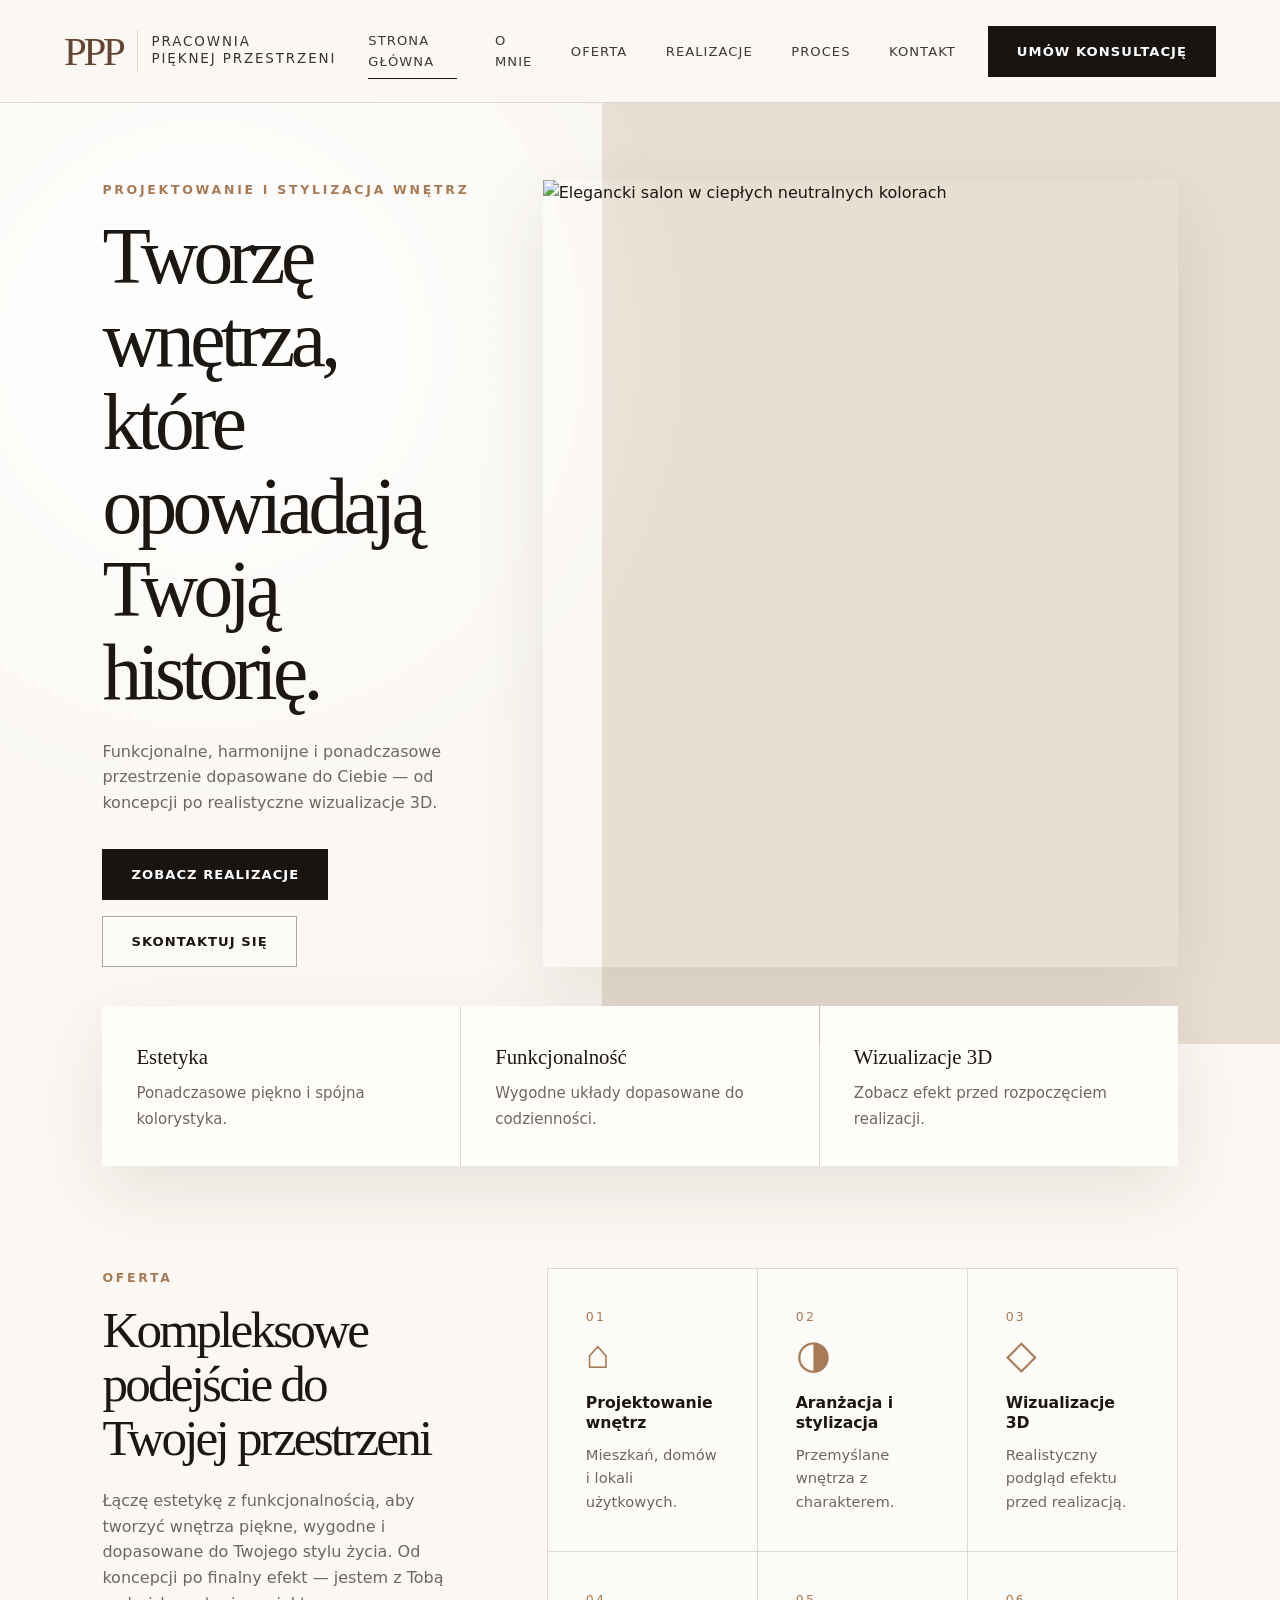
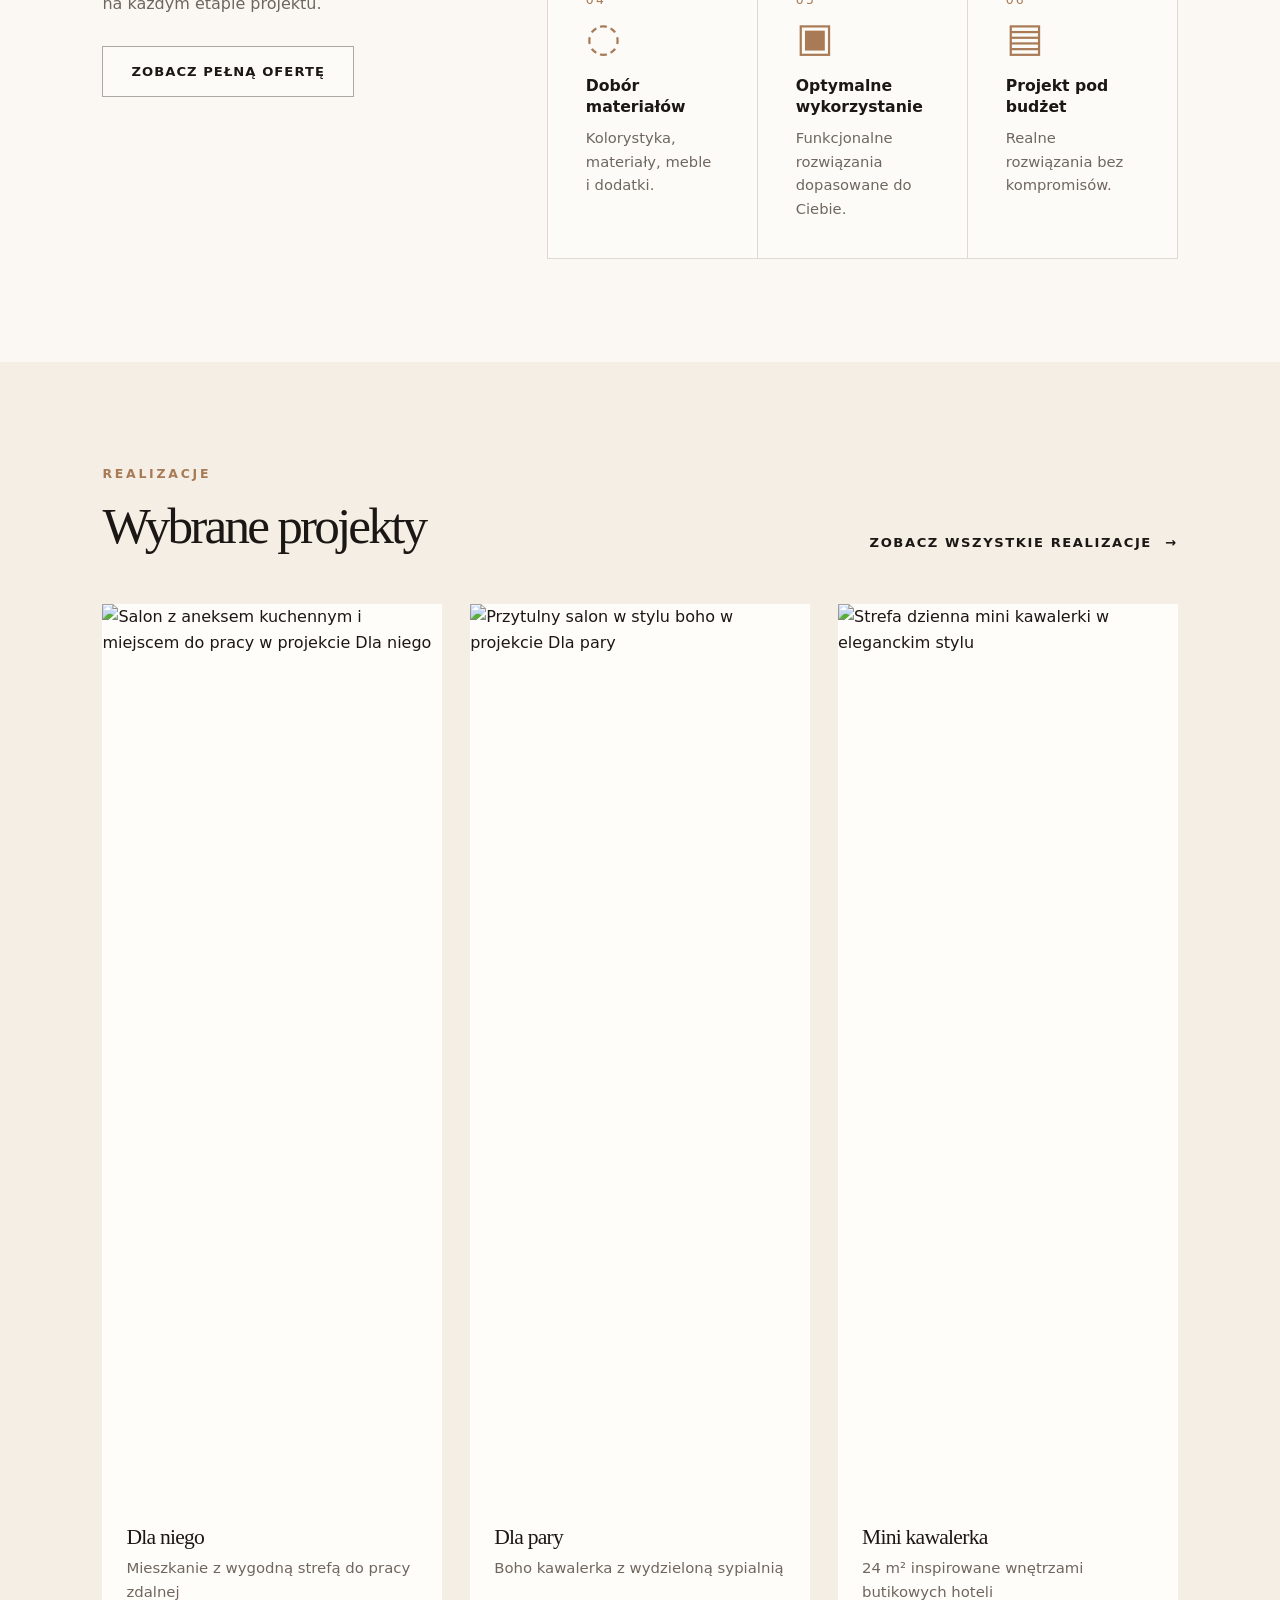
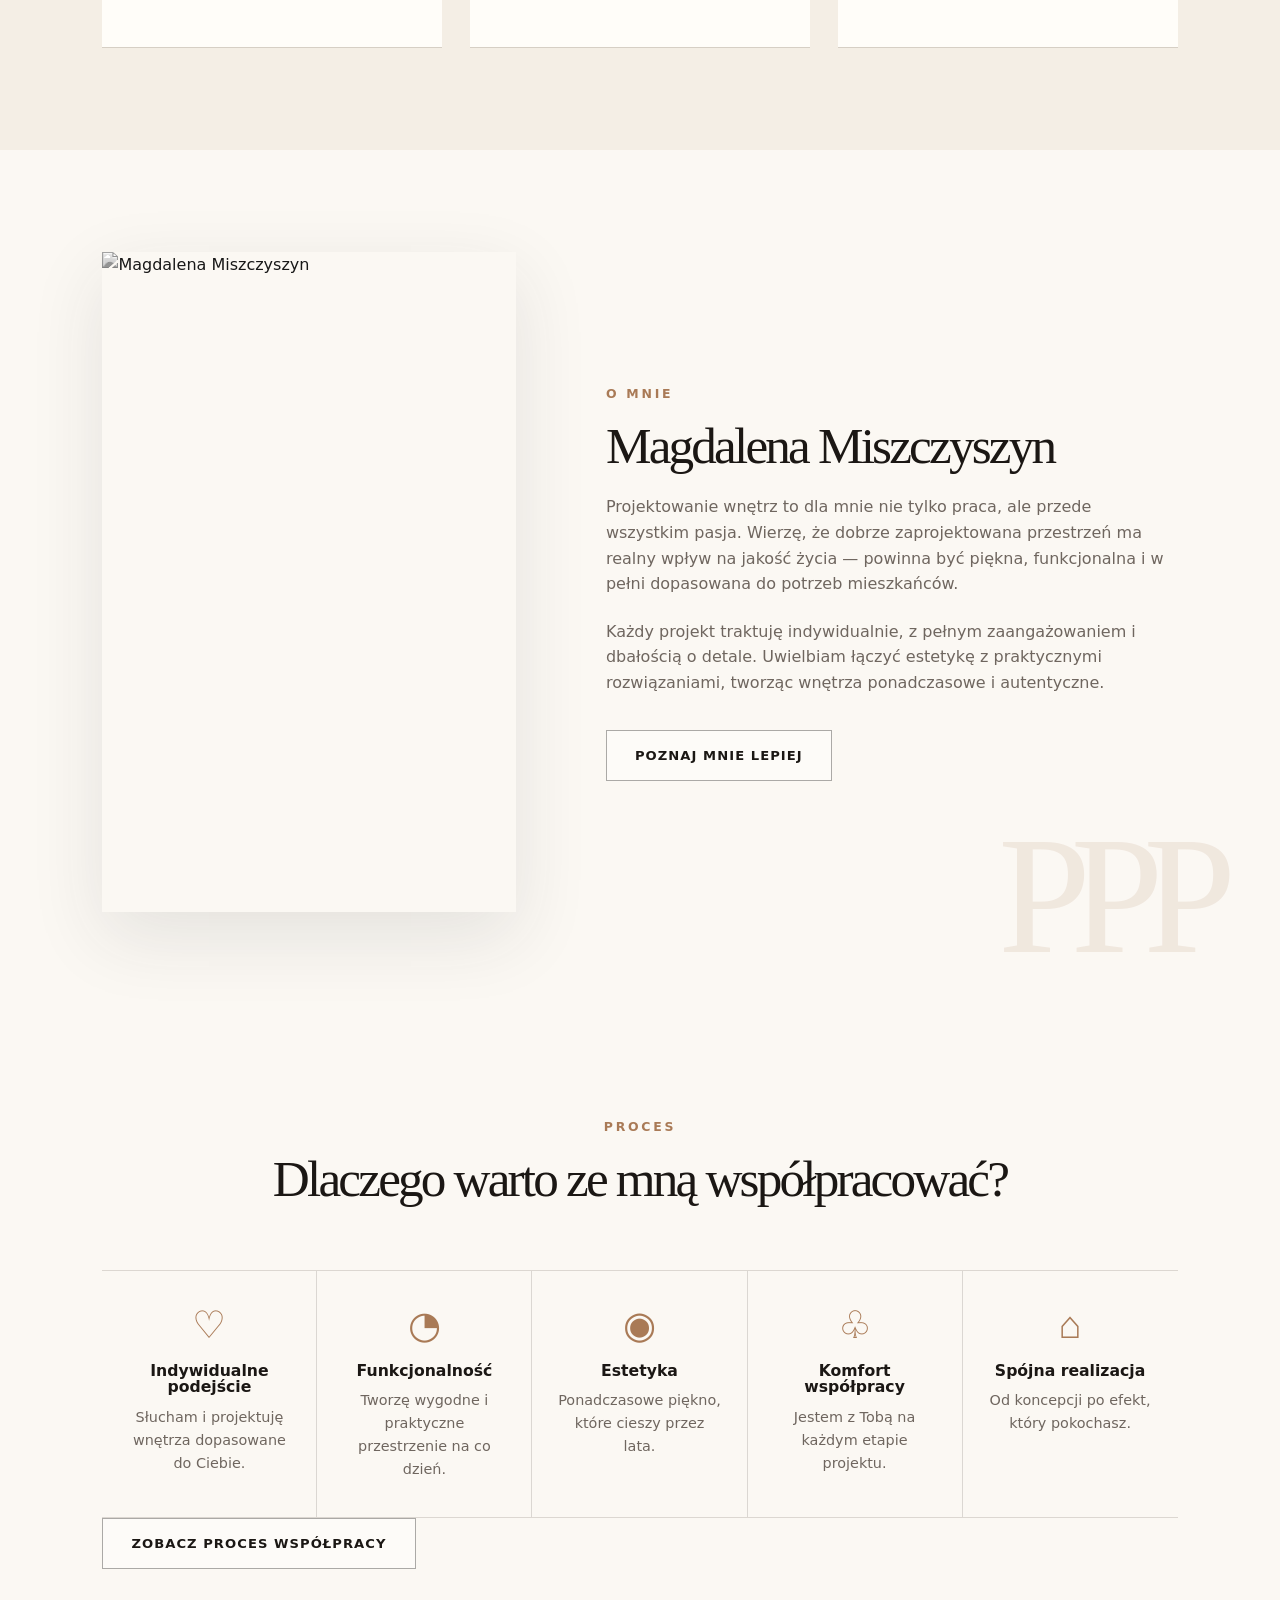
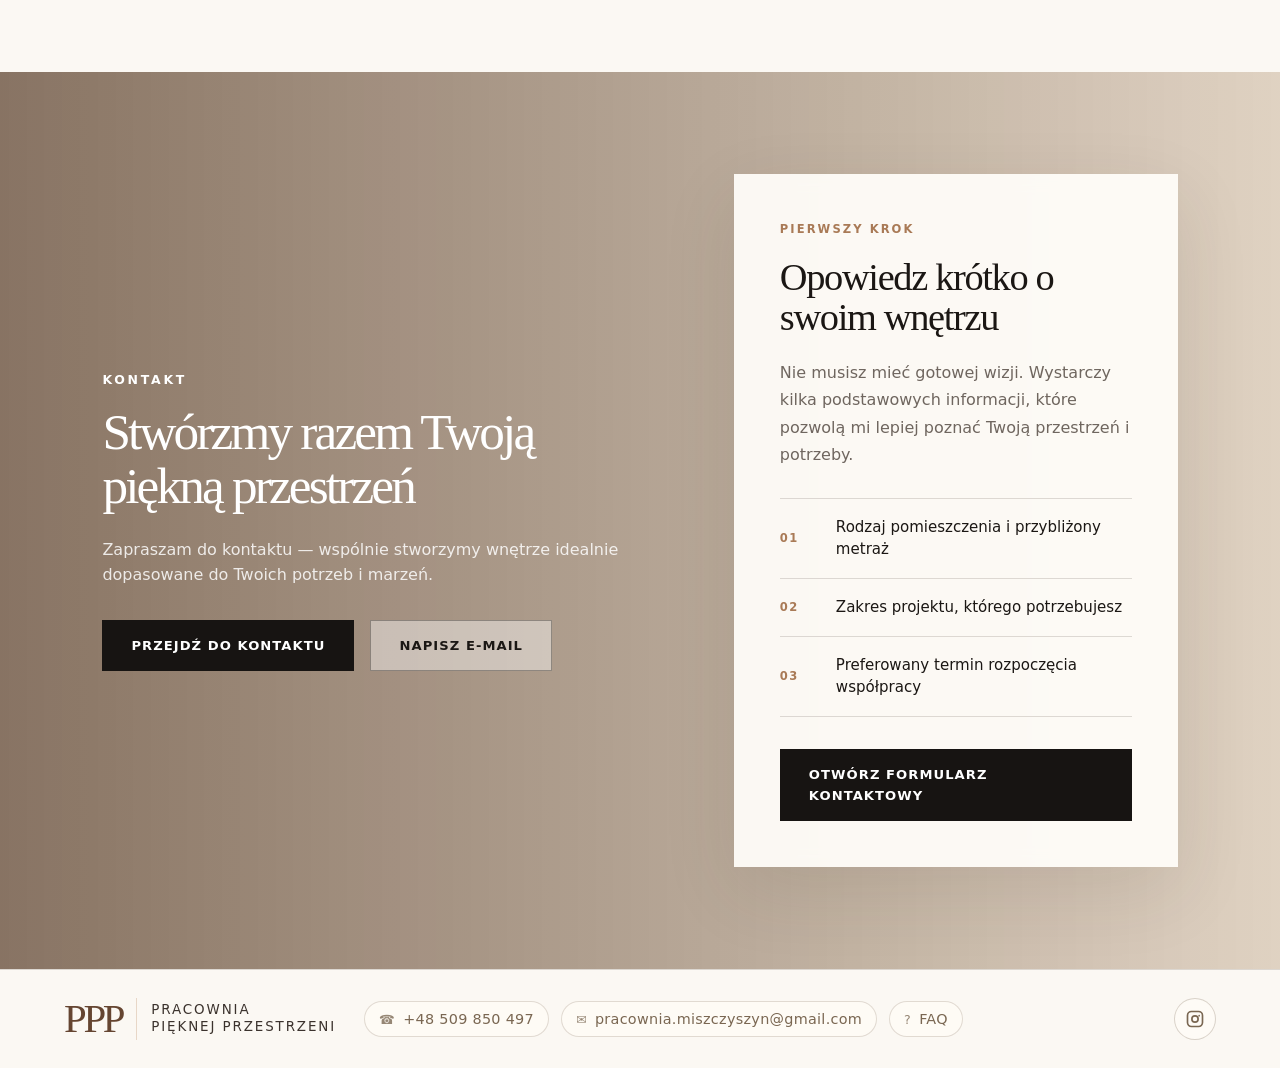
==== commit 10472c77: "Add SEO metadata and sitemap" ====
--- a/index.html
+++ b/index.html
@@ -3,11 +3,7 @@
   <head>
     <meta charset="UTF-8" />
     <meta name="viewport" content="width=device-width, initial-scale=1.0" />
-    <meta
-      name="description"
-      content="Pracownia Pięknej Przestrzeni — projektowanie i stylizacja wnętrz, wizualizacje 3D oraz aranżacje dopasowane do stylu życia klienta."
-    />
-    <title>Pracownia Pięknej Przestrzeni</title>
+<title>Projektowanie wnętrz Szczecin | Pracownia Pięknej Przestrzeni</title>
 
     <link rel="stylesheet" href="styles.css" />
     <link rel="icon" href="assets/favicon.svg" type="image/svg+xml" />
@@ -87,6 +83,115 @@
         }
       }
     </style>
+  
+    <!-- SEO START -->
+    <meta name="description" content="Projektowanie i stylizacja wnętrz w Szczecinie i online. Funkcjonalne projekty, konsultacje i realistyczne wizualizacje 3D." />
+    <meta name="robots" content="index, follow, max-image-preview:large" />
+    <meta name="author" content="Magdalena Miszczyszyn" />
+    <meta name="theme-color" content="#fbf8f3" />
+
+    <link rel="canonical" href="https://ppp-miszczyszyn.pl/" />
+    <link rel="alternate" hreflang="pl-PL" href="https://ppp-miszczyszyn.pl/" />
+
+    <meta property="og:locale" content="pl_PL" />
+    <meta property="og:type" content="website" />
+    <meta property="og:site_name" content="Pracownia Pięknej Przestrzeni" />
+    <meta property="og:title" content="Pracownia Pięknej Przestrzeni | Projektowanie wnętrz Szczecin" />
+    <meta property="og:description" content="Tworzę funkcjonalne, harmonijne i ponadczasowe wnętrza dopasowane do stylu życia klienta." />
+    <meta property="og:url" content="https://ppp-miszczyszyn.pl/" />
+    <meta property="og:image" content="https://ppp-miszczyszyn.pl/assets/og-cover.jpg" />
+    <meta property="og:image:secure_url" content="https://ppp-miszczyszyn.pl/assets/og-cover.jpg" />
+    <meta property="og:image:type" content="image/jpeg" />
+    <meta property="og:image:width" content="1200" />
+    <meta property="og:image:height" content="630" />
+    <meta
+      property="og:image:alt"
+      content="Jasne wnętrze zaprojektowane przez Pracownię Pięknej Przestrzeni"
+    />
+
+    <meta name="twitter:card" content="summary_large_image" />
+    <meta name="twitter:title" content="Pracownia Pięknej Przestrzeni | Projektowanie wnętrz Szczecin" />
+    <meta name="twitter:description" content="Tworzę funkcjonalne, harmonijne i ponadczasowe wnętrza dopasowane do stylu życia klienta." />
+    <meta name="twitter:image" content="https://ppp-miszczyszyn.pl/assets/og-cover.jpg" />
+    <!-- SEO END -->
+  
+    <!-- BUSINESS JSON-LD START -->
+    <script type="application/ld+json">
+{
+  "@context": "https://schema.org",
+  "@type": "HomeAndConstructionBusiness",
+  "@id": "https://ppp-miszczyszyn.pl/#business",
+  "name": "Pracownia Pięknej Przestrzeni",
+  "alternateName": "PPP",
+  "description": "Projektowanie i stylizacja wnętrz, konsultacje wnętrzarskie oraz realistyczne wizualizacje 3D w Szczecinie i online.",
+  "url": "https://ppp-miszczyszyn.pl/",
+  "logo": "https://ppp-miszczyszyn.pl/assets/favicon.svg",
+  "image": "https://ppp-miszczyszyn.pl/assets/og-cover.jpg",
+  "telephone": "+48509850497",
+  "email": "pracownia.miszczyszyn@gmail.com",
+  "founder": {
+    "@type": "Person",
+    "name": "Magdalena Miszczyszyn"
+  },
+  "address": {
+    "@type": "PostalAddress",
+    "streetAddress": "ul. Modrzewiowa 8",
+    "addressLocality": "Mierzyn",
+    "addressRegion": "zachodniopomorskie",
+    "postalCode": "72-006",
+    "addressCountry": "PL"
+  },
+  "areaServed": [
+    {
+      "@type": "City",
+      "name": "Szczecin"
+    },
+    {
+      "@type": "AdministrativeArea",
+      "name": "województwo zachodniopomorskie"
+    },
+    {
+      "@type": "Country",
+      "name": "Polska"
+    }
+  ],
+  "sameAs": [
+    "https://www.instagram.com/ppp.magda.miszczyszyn"
+  ],
+  "priceRange": "Wycena indywidualna",
+  "makesOffer": [
+    {
+      "@type": "Offer",
+      "itemOffered": {
+        "@type": "Service",
+        "name": "Projektowanie wnętrz"
+      }
+    },
+    {
+      "@type": "Offer",
+      "itemOffered": {
+        "@type": "Service",
+        "name": "Stylizacja wnętrz"
+      }
+    },
+    {
+      "@type": "Offer",
+      "itemOffered": {
+        "@type": "Service",
+        "name": "Wizualizacje wnętrz 3D"
+      }
+    },
+    {
+      "@type": "Offer",
+      "itemOffered": {
+        "@type": "Service",
+        "name": "Konsultacje wnętrzarskie"
+      }
+    }
+  ]
+}
+    </script>
+    <!-- BUSINESS JSON-LD END -->
   </head>
 
   <body>
@@ -119,8 +224,7 @@
         <a href="realizacje.html">Realizacje</a>
         <a href="proces.html">Proces</a>
         <a href="kontakt.html">Kontakt</a>
-        <a href="faq.html">FAQ</a>
-      </nav>
+</nav>
 
       <a class="button button--dark header-cta" href="kontakt.html">
         Umów konsultację
@@ -154,9 +258,7 @@
 
         <div class="hero__image reveal reveal--delay">
           <img
-            src="assets/jasna-harmonia.jpg"
-            alt="Elegancki salon w ciepłych neutralnych kolorach"
-          />
+            alt="Elegancki salon w ciepłych neutralnych kolorach" src="assets/jasna-harmonia.webp" width="1024" height="1024" decoding="async" loading="eager" fetchpriority="high" />
         </div>
       </section>
 
@@ -260,11 +362,7 @@
             aria-label="Zobacz realizację Dla niego"
           >
             <img
-              src="assets/realizacje/DlaNiego/wizualizacja2.png"
-              alt="Salon z aneksem kuchennym i miejscem do pracy w projekcie Dla niego"
-              loading="lazy"
-              decoding="async"
-            />
+              alt="Salon z aneksem kuchennym i miejscem do pracy w projekcie Dla niego" src="assets/realizacje/DlaNiego/wizualizacja2-thumb.webp" width="598" height="900" decoding="async" loading="lazy" />
             <div class="project-card__body">
               <h3>Dla niego</h3>
               <p>Mieszkanie z wygodną strefą do pracy zdalnej</p>
@@ -277,11 +375,7 @@
             aria-label="Zobacz realizację Dla pary"
           >
             <img
-              src="assets/realizacje/DlaPary/wizualizacja3.png"
-              alt="Przytulny salon w stylu boho w projekcie Dla pary"
-              loading="lazy"
-              decoding="async"
-            />
+              alt="Przytulny salon w stylu boho w projekcie Dla pary" src="assets/realizacje/DlaPary/wizualizacja3-thumb.webp" width="625" height="900" decoding="async" loading="lazy" />
             <div class="project-card__body">
               <h3>Dla pary</h3>
               <p>Boho kawalerka z wydzieloną sypialnią</p>
@@ -294,11 +388,7 @@
             aria-label="Zobacz realizację Mini kawalerka"
           >
             <img
-              src="assets/realizacje/MiniKawalerka/wizualizacja2.png"
-              alt="Strefa dzienna mini kawalerki w eleganckim stylu"
-              loading="lazy"
-              decoding="async"
-            />
+              alt="Strefa dzienna mini kawalerki w eleganckim stylu" src="assets/realizacje/MiniKawalerka/wizualizacja2-thumb.webp" width="625" height="900" decoding="async" loading="lazy" />
             <div class="project-card__body">
               <h3>Mini kawalerka</h3>
               <p>24 m² inspirowane wnętrzami butikowych hoteli</p>
@@ -310,9 +400,7 @@
       <section class="about" aria-labelledby="about-title">
         <div class="about__image reveal">
           <img
-            src="assets/magdalena-miszczyszyn.jpg"
-            alt="Magdalena Miszczyszyn"
-          />
+            alt="Magdalena Miszczyszyn" src="assets/magdalena-miszczyszyn.webp" width="1179" height="1763" decoding="async" loading="lazy" />
         </div>
 
         <div class="about__content reveal reveal--delay">
@@ -470,6 +558,16 @@
         >
           <span class="footer-contact__icon">✉</span>
           <span>pracownia.miszczyszyn@gmail.com</span>
+        </a>
+
+
+        <a
+        class="footer-contact__item"
+        href="faq.html"
+        aria-label="Najczęściej zadawane pytania"
+        >
+        <span class="footer-contact__icon" aria-hidden="true">?</span>
+        <span>FAQ</span>
         </a>
       </div>
 
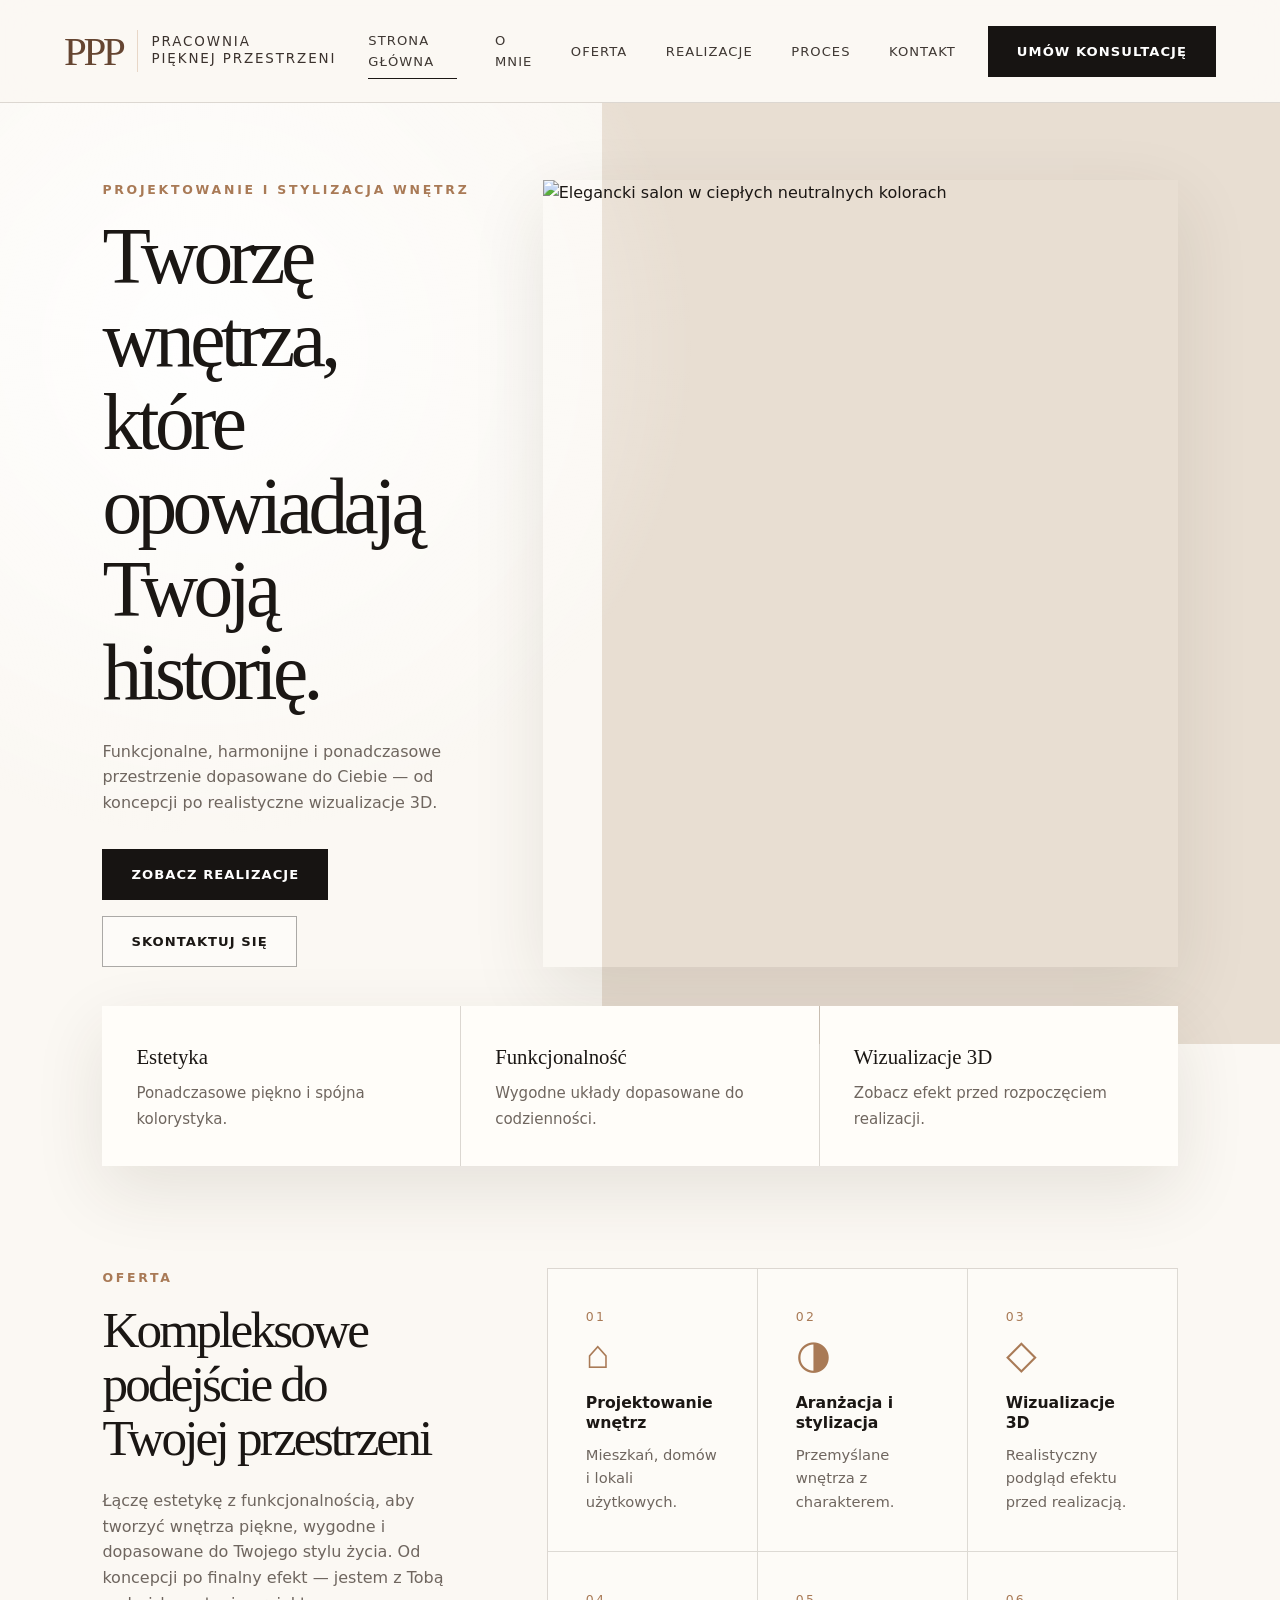
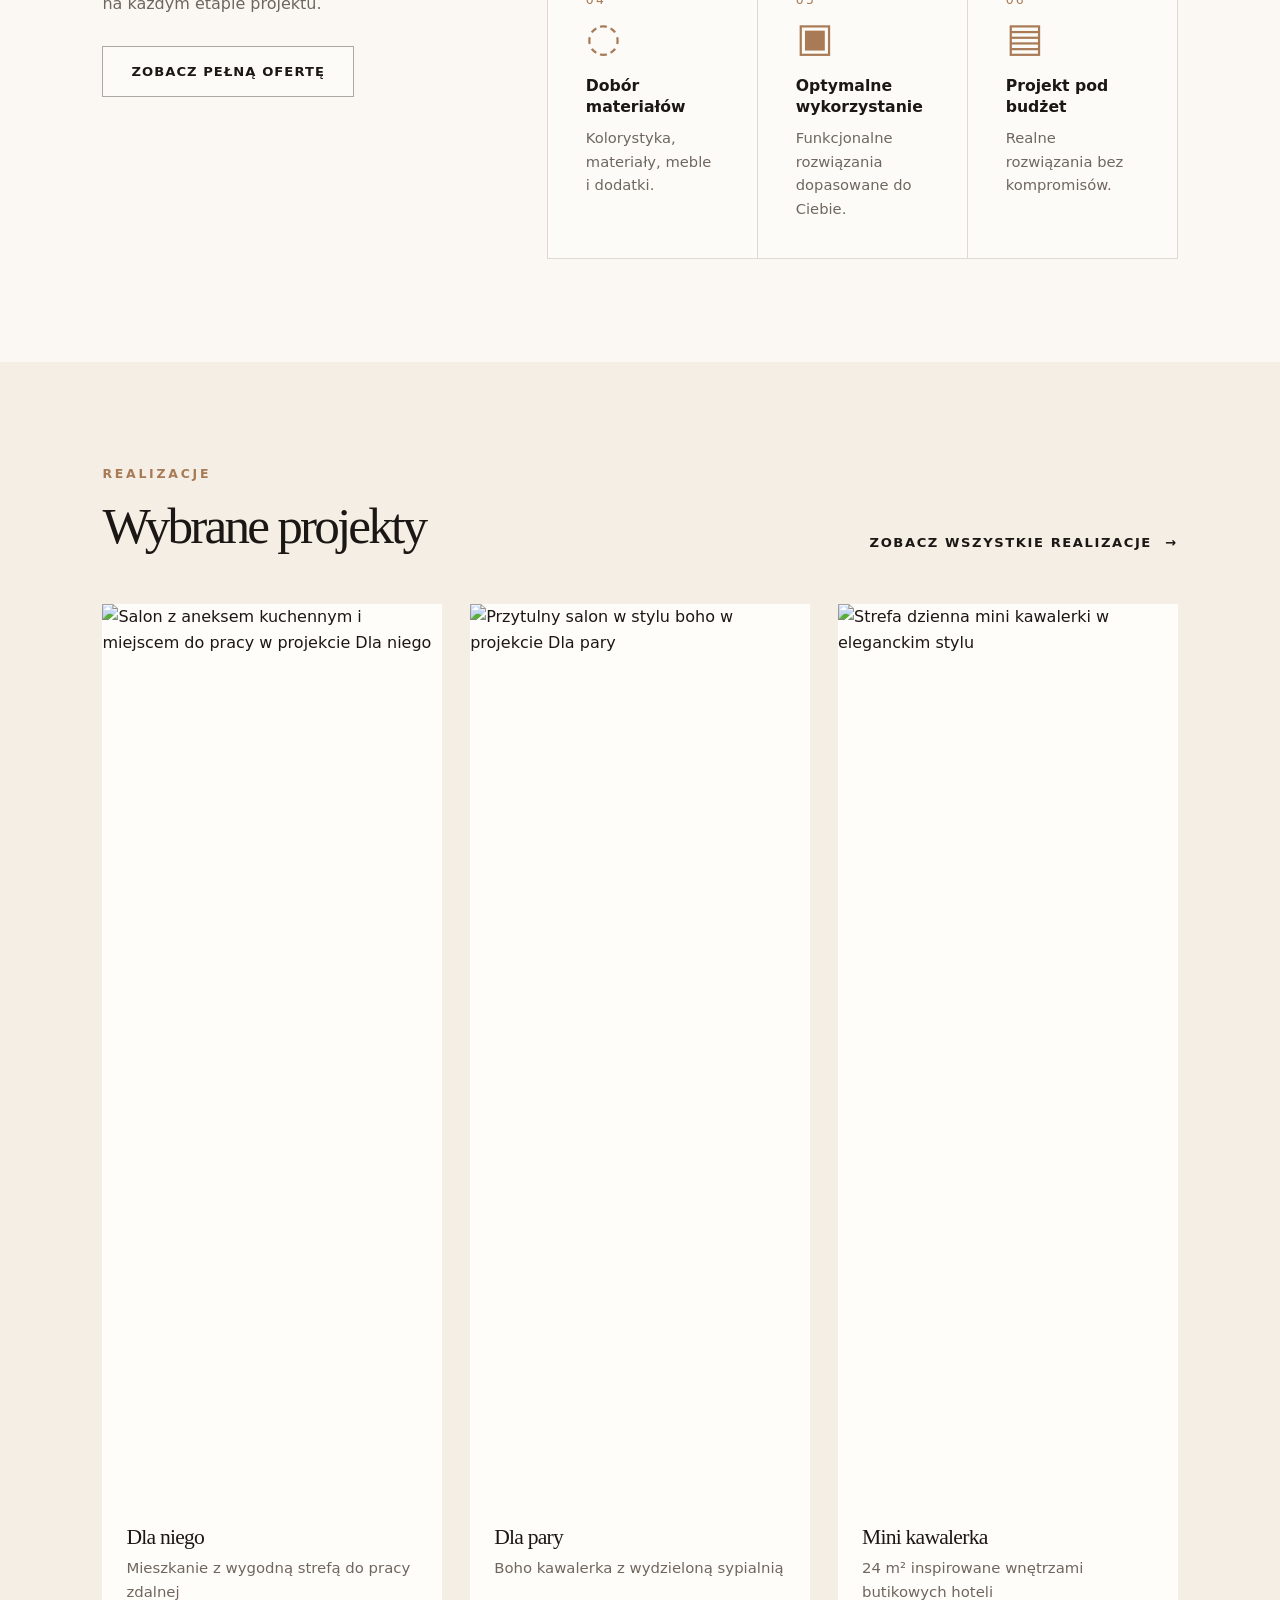
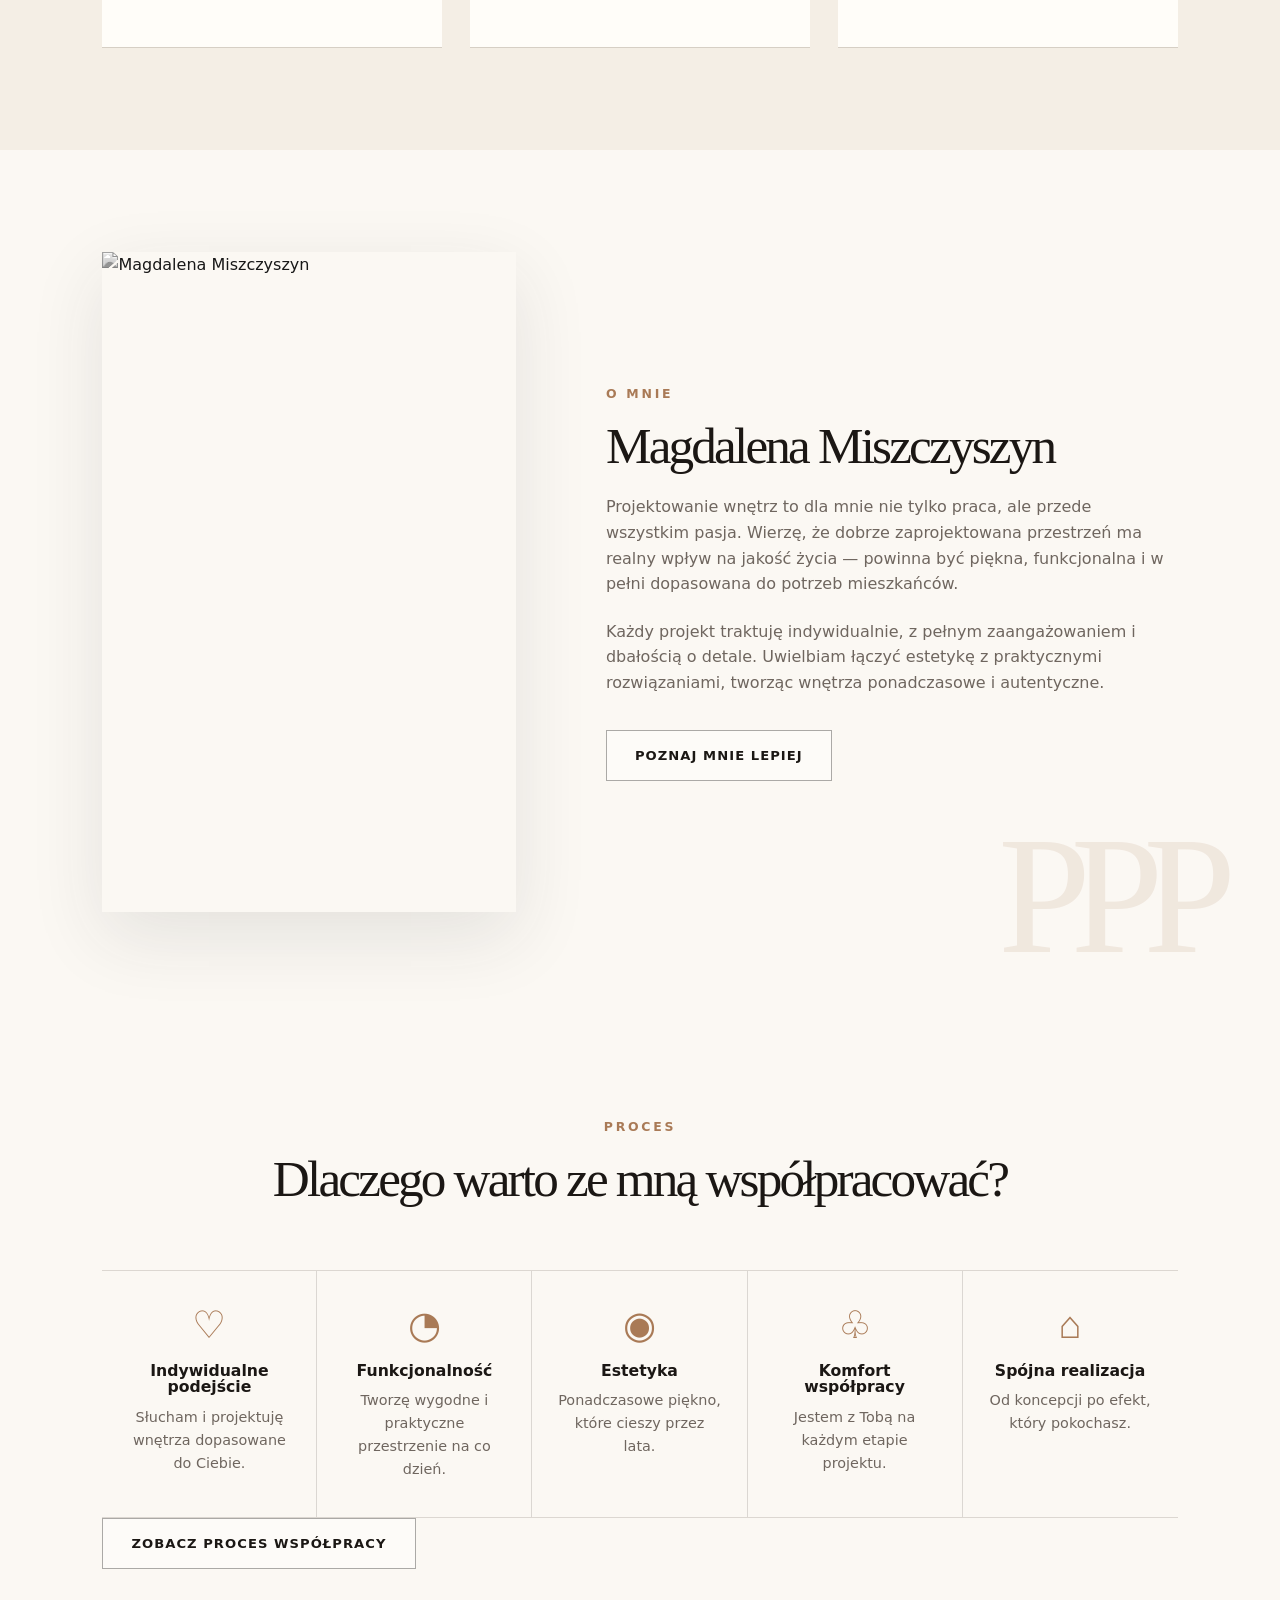
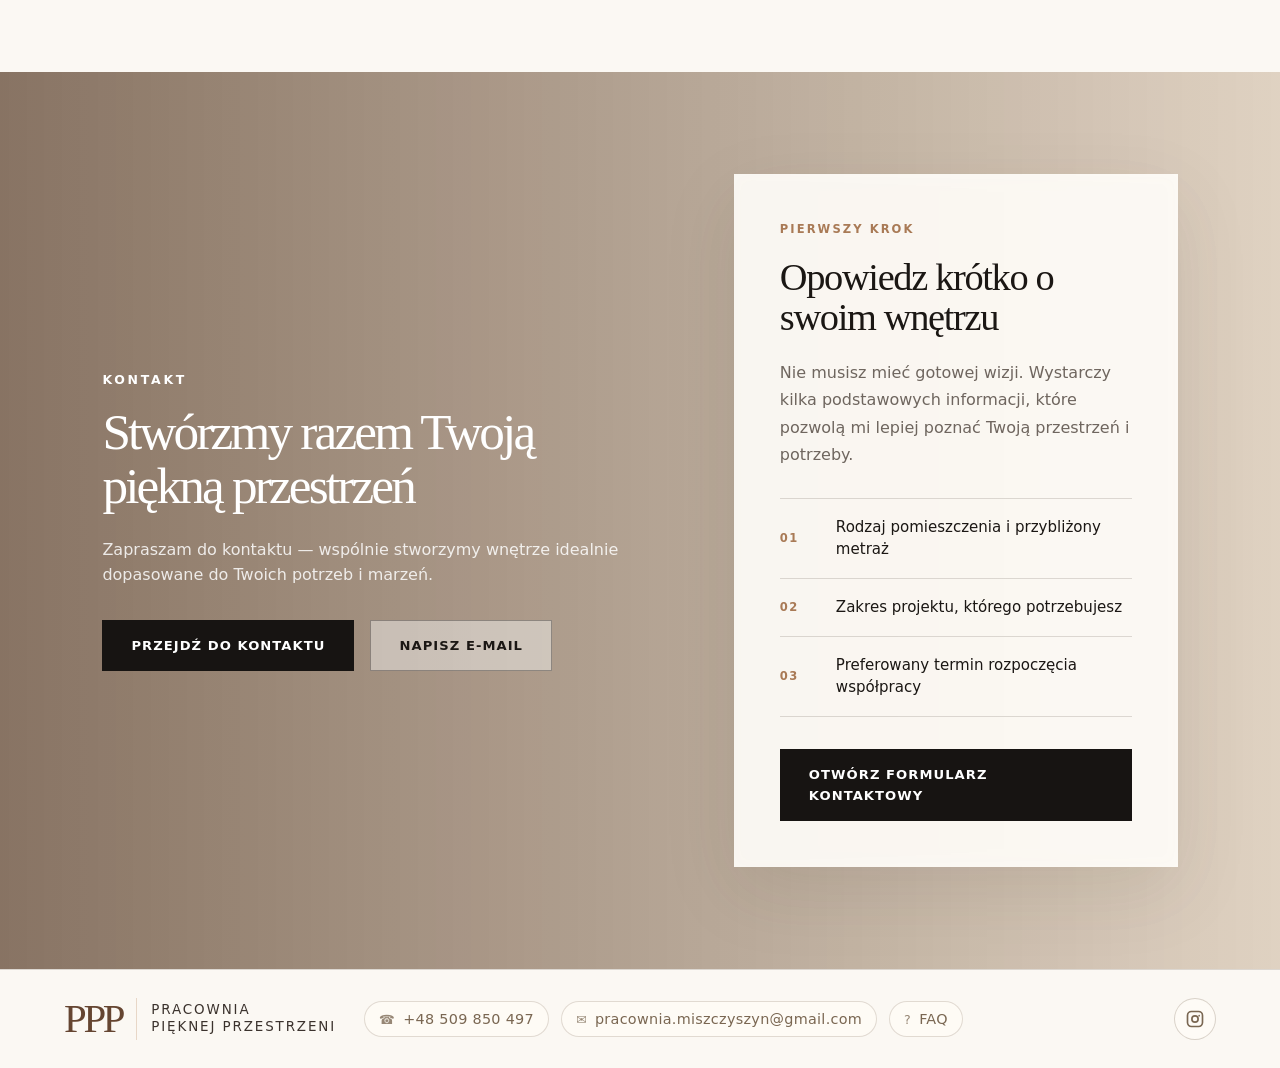
==== commit f8ef5d1a: "Refresh CSS and JS cache" ====
--- a/index.html
+++ b/index.html
@@ -5,7 +5,7 @@
     <meta name="viewport" content="width=device-width, initial-scale=1.0" />
 <title>Projektowanie wnętrz Szczecin | Pracownia Pięknej Przestrzeni</title>
 
-    <link rel="stylesheet" href="styles.css" />
+    <link rel="stylesheet" href="styles.css?v=5c87950" />
     <link rel="icon" href="assets/favicon.svg" type="image/svg+xml" />
 
     <style>
@@ -592,6 +592,6 @@
       </div>
     </footer>
 
-    <script src="script.js"></script>
+    <script src="script.js?v=5c87950"></script>
   </body>
 </html>
--- a/styles.css
+++ b/styles.css
@@ -838,7 +838,7 @@
   padding-bottom: clamp(70px, 8vw, 120px);
   background:
     linear-gradient(90deg, rgba(91, 64, 43, 0.72), rgba(188, 162, 132, 0.44)),
-    url("assets/naturalne-cieplo.jpg") center/cover;
+    url("assets/naturalne-cieplo.webp") center/cover;
   color: #fff;
 }
 
@@ -1461,7 +1461,7 @@
   padding: clamp(70px, 8vw, 124px) clamp(22px, 8vw, 112px);
   background:
     linear-gradient(90deg, rgba(91, 64, 43, 0.82), rgba(188, 162, 132, 0.54)),
-    url("assets/naturalne-cieplo.jpg") center/cover;
+    url("assets/naturalne-cieplo.webp") center/cover;
   text-align: center;
   color: #fff;
 }
@@ -1831,7 +1831,7 @@
   color: #fff;
   background:
     linear-gradient(90deg, rgba(39, 31, 25, 0.84), rgba(118, 83, 58, 0.58)),
-    url("assets/nowoczesna-elegancja.jpg") center/cover;
+    url("assets/nowoczesna-elegancja.webp") center/cover;
 }
 
 .process-cta .eyebrow,
@@ -2430,7 +2430,7 @@
   color: #fff;
   background:
     linear-gradient(90deg, rgba(37, 29, 24, 0.88), rgba(98, 67, 47, 0.58)),
-    url("assets/realizacje/DlaNiego/wizualizacja2.png") center 56% / cover;
+    url("assets/realizacje/DlaNiego/wizualizacja2.webp") center 56% / cover;
 }
 
 .portfolio-cta__content {
@@ -2731,3 +2731,199 @@
     transition: none;
   }
 }
+
+/* =========================================================
+   SUBTELNE ANIMACJE + PRZYCISK „WRÓĆ NA GÓRĘ”
+   ========================================================= */
+
+html {
+  scroll-padding-top: 104px;
+}
+
+/* Delikatne wejście całej zawartości po przejściu na podstronę. */
+.motion-enhanced main {
+  animation: page-enter 560ms cubic-bezier(0.22, 1, 0.36, 1) both;
+}
+
+@keyframes page-enter {
+  from {
+    opacity: 0.94;
+    transform: translateY(8px);
+  }
+
+  to {
+    opacity: 1;
+    transform: translateY(0);
+  }
+}
+
+/* Elementy są dodawane automatycznie przez script.js — bez zmian w HTML. */
+.motion-reveal {
+  opacity: 0;
+  transform: translateY(22px);
+  transition:
+    opacity 680ms cubic-bezier(0.22, 1, 0.36, 1),
+    transform 680ms cubic-bezier(0.22, 1, 0.36, 1);
+  transition-delay: var(--motion-delay, 0ms);
+  will-change: opacity, transform;
+}
+
+.motion-reveal.is-visible {
+  opacity: 1;
+  transform: translateY(0);
+  will-change: auto;
+}
+
+/* Bardzo subtelna reakcja kart na najechanie kursorem. */
+@media (hover: hover) and (pointer: fine) {
+  .service-card,
+  .process-card,
+  .value-card,
+  .principle-card,
+  .package-card {
+    transition:
+      transform 260ms ease,
+      background-color 260ms ease,
+      border-color 260ms ease,
+      box-shadow 260ms ease;
+  }
+
+  .service-card:hover,
+  .process-card:hover,
+  .value-card:hover,
+  .principle-card:hover,
+  .package-card:hover {
+    transform: translateY(-4px);
+    background-color: rgba(255, 253, 249, 0.82);
+    border-color: rgba(56, 43, 35, 0.22);
+    box-shadow: 0 18px 44px rgba(57, 42, 31, 0.09);
+  }
+
+  .package-card--featured:hover {
+    transform: translateY(-22px);
+  }
+}
+
+.button:active,
+.text-link:active {
+  transform: translateY(0) scale(0.985);
+}
+
+/* Przycisk „Wróć na górę”. */
+.back-to-top {
+  position: fixed;
+  right: clamp(16px, 2.6vw, 34px);
+  bottom: clamp(16px, 2.6vw, 34px);
+  z-index: 40;
+  display: inline-flex;
+  align-items: center;
+  justify-content: center;
+  gap: 10px;
+  min-height: 48px;
+  padding: 11px 17px;
+  border: 1px solid rgba(255, 255, 255, 0.28);
+  border-radius: 999px;
+  color: #fff;
+  background: rgba(23, 20, 18, 0.88);
+  box-shadow: 0 14px 38px rgba(23, 20, 18, 0.2);
+  backdrop-filter: blur(14px);
+  -webkit-backdrop-filter: blur(14px);
+  cursor: pointer;
+  opacity: 0;
+  visibility: hidden;
+  pointer-events: none;
+  transform: translateY(14px) scale(0.96);
+  transition:
+    opacity 240ms ease,
+    visibility 240ms ease,
+    transform 240ms cubic-bezier(0.22, 1, 0.36, 1),
+    background-color 200ms ease,
+    box-shadow 200ms ease;
+}
+
+.back-to-top.is-visible {
+  opacity: 1;
+  visibility: visible;
+  pointer-events: auto;
+  transform: translateY(0) scale(1);
+}
+
+.back-to-top:hover {
+  background: rgba(58, 48, 42, 0.96);
+  box-shadow: 0 18px 46px rgba(23, 20, 18, 0.26);
+  transform: translateY(-2px) scale(1);
+}
+
+.back-to-top:active {
+  transform: translateY(0) scale(0.97);
+}
+
+.back-to-top:focus-visible {
+  outline: 2px solid var(--accent);
+  outline-offset: 4px;
+}
+
+.back-to-top__icon {
+  width: 17px;
+  height: 17px;
+  flex: 0 0 auto;
+}
+
+.back-to-top__label {
+  font-size: 0.7rem;
+  font-weight: 700;
+  line-height: 1;
+  letter-spacing: 0.11em;
+  text-transform: uppercase;
+  white-space: nowrap;
+}
+
+@media (max-width: 680px) {
+  .back-to-top {
+    width: 48px;
+    height: 48px;
+    min-height: 48px;
+    padding: 0;
+  }
+
+  .back-to-top__label {
+    position: absolute;
+    width: 1px;
+    height: 1px;
+    padding: 0;
+    margin: -1px;
+    overflow: hidden;
+    clip: rect(0, 0, 0, 0);
+    white-space: nowrap;
+    border: 0;
+  }
+}
+
+@media (prefers-reduced-motion: reduce) {
+  html {
+    scroll-behavior: auto;
+  }
+
+  .motion-enhanced main {
+    animation: none;
+  }
+
+  .motion-reveal,
+  .motion-reveal.is-visible,
+  .back-to-top,
+  .back-to-top.is-visible,
+  .service-card,
+  .process-card,
+  .value-card,
+  .principle-card,
+  .package-card {
+    transition: none;
+    transform: none;
+  }
+}
+
+@media (prefers-reduced-motion: reduce) {
+  .package-card--featured {
+    transform: translateY(-18px);
+  }
+}
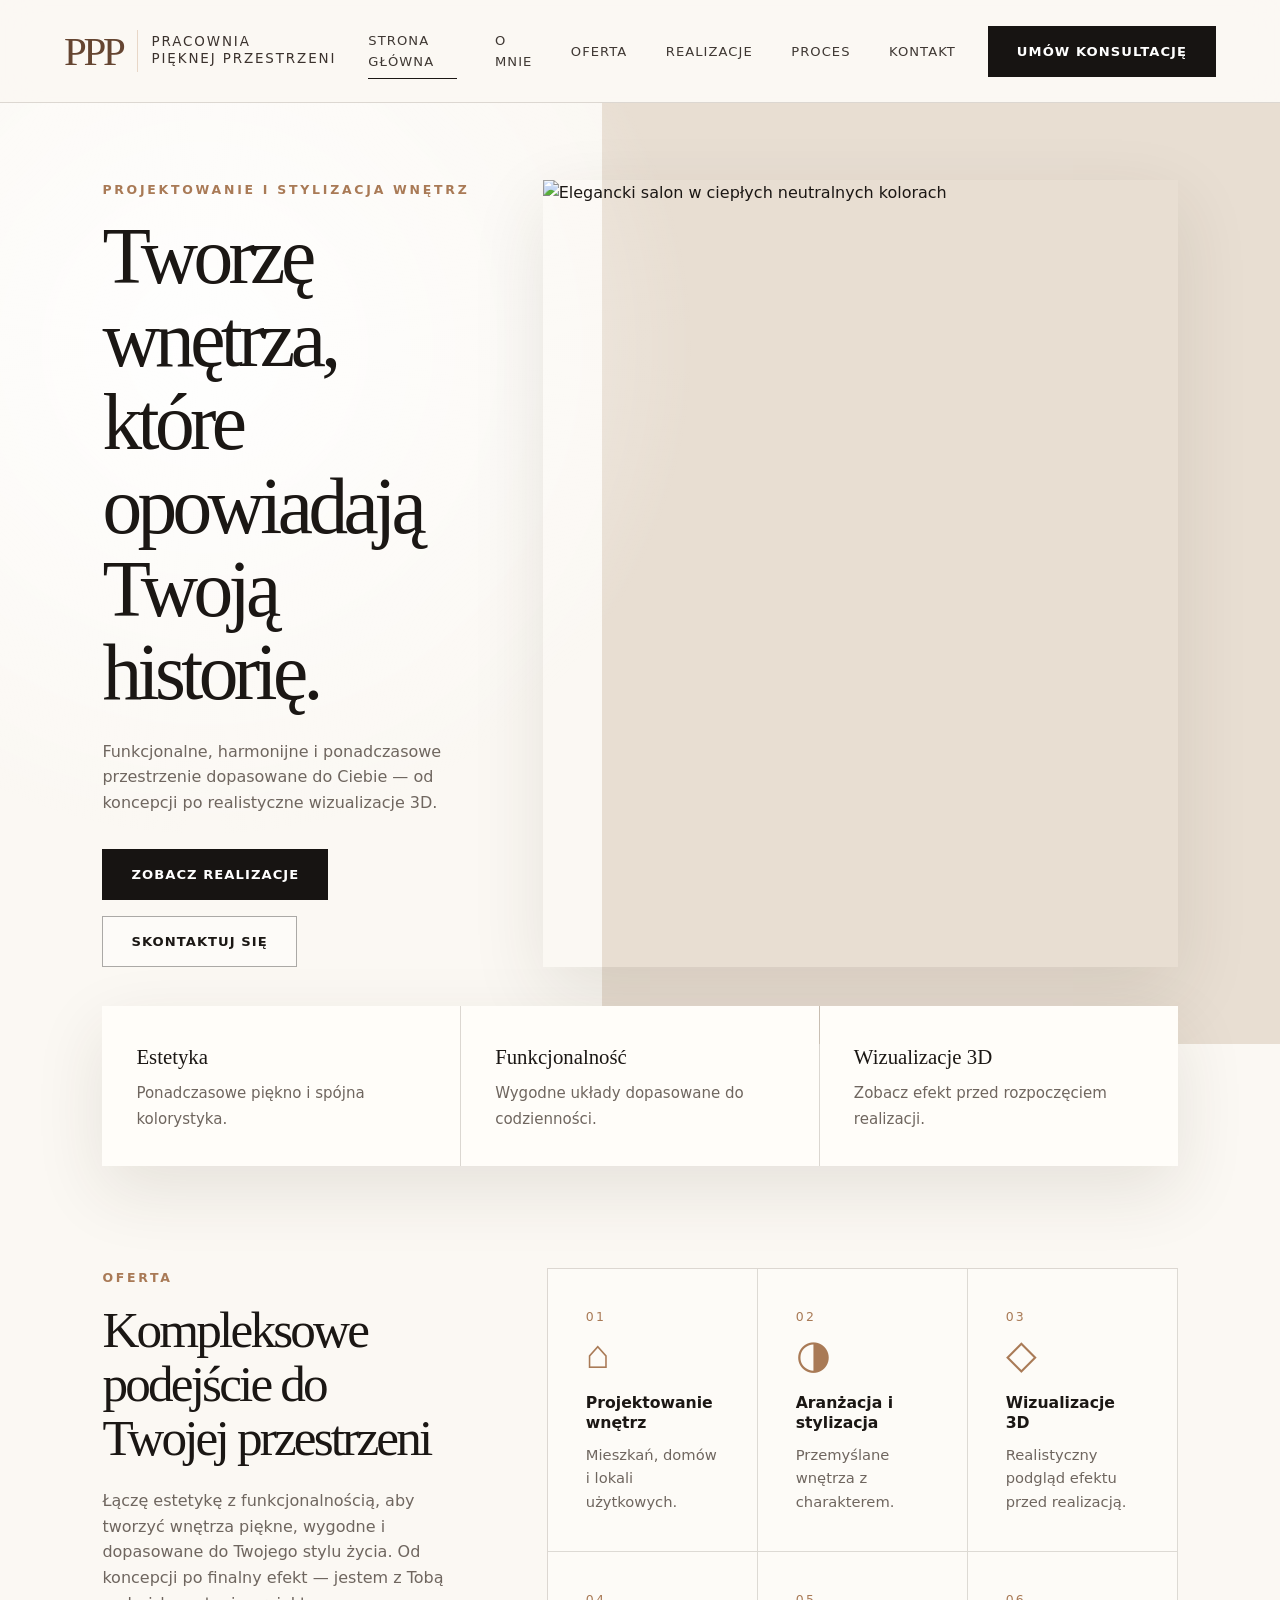
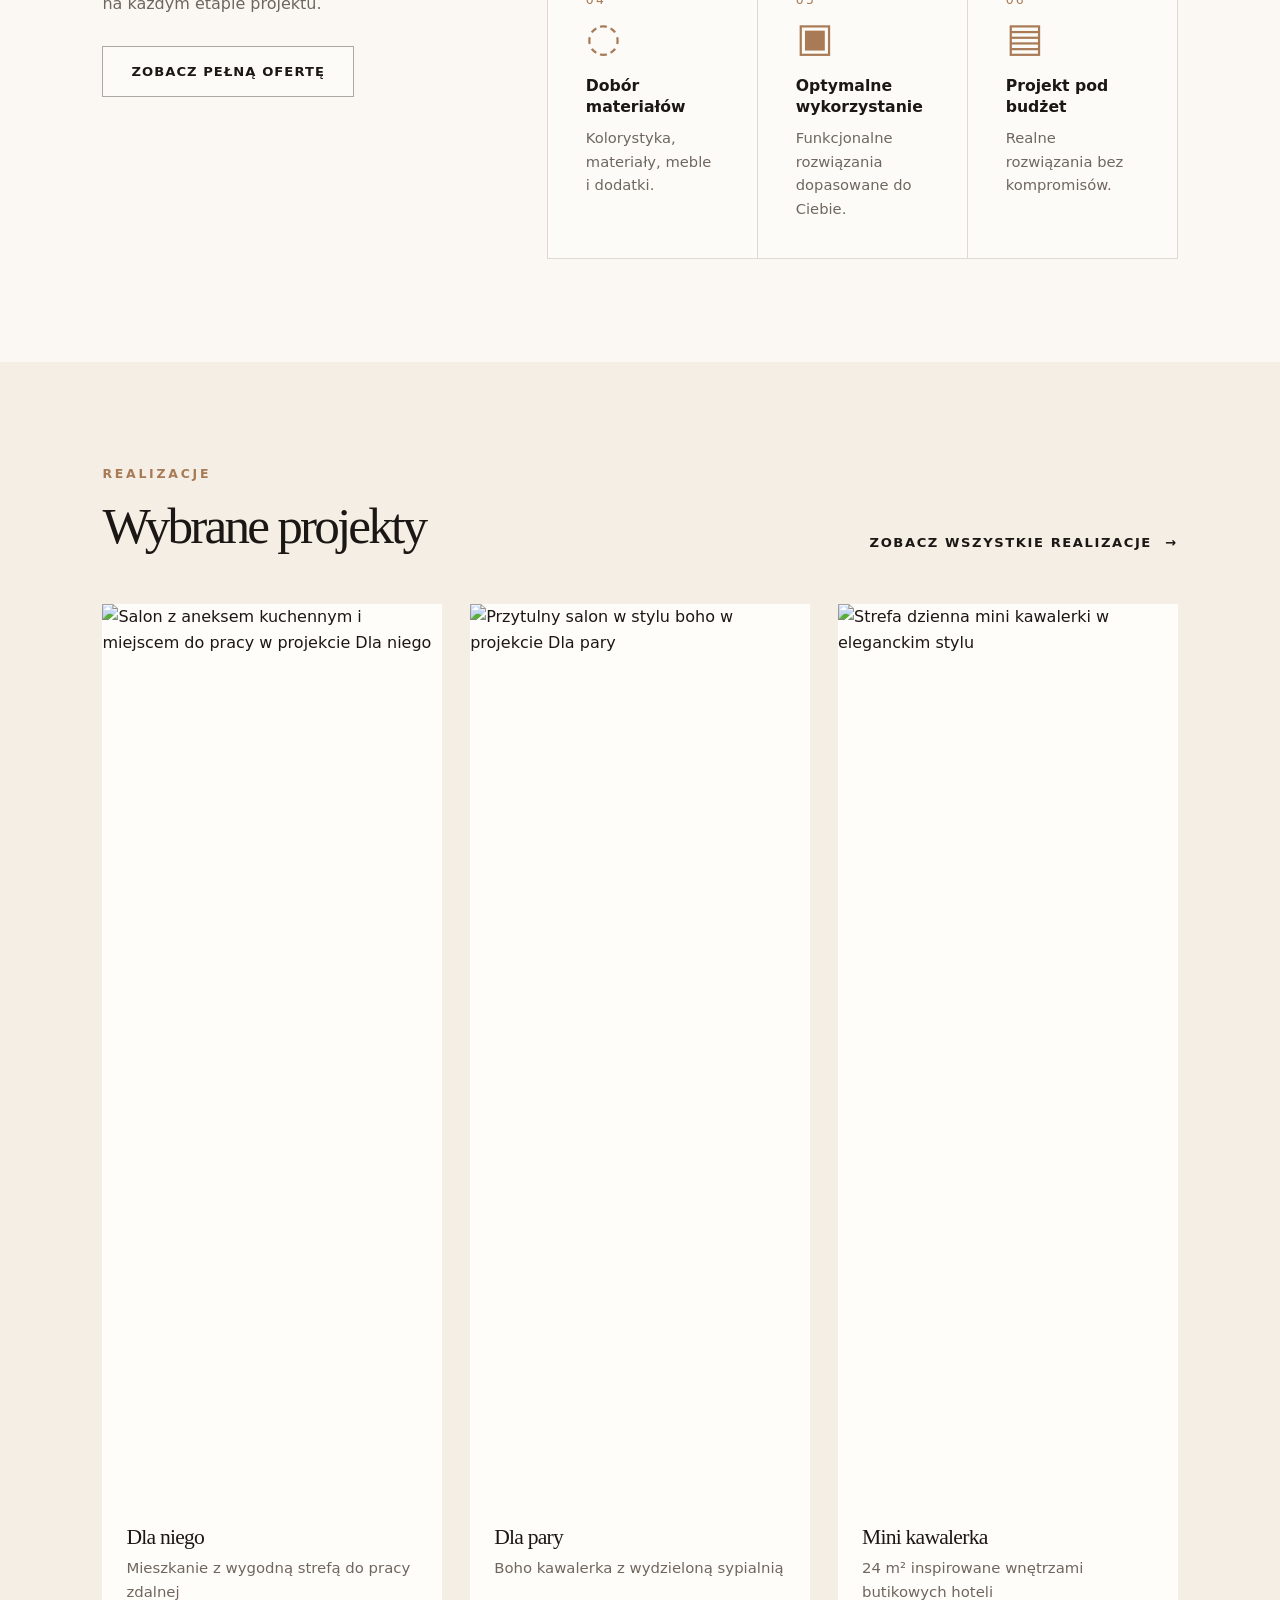
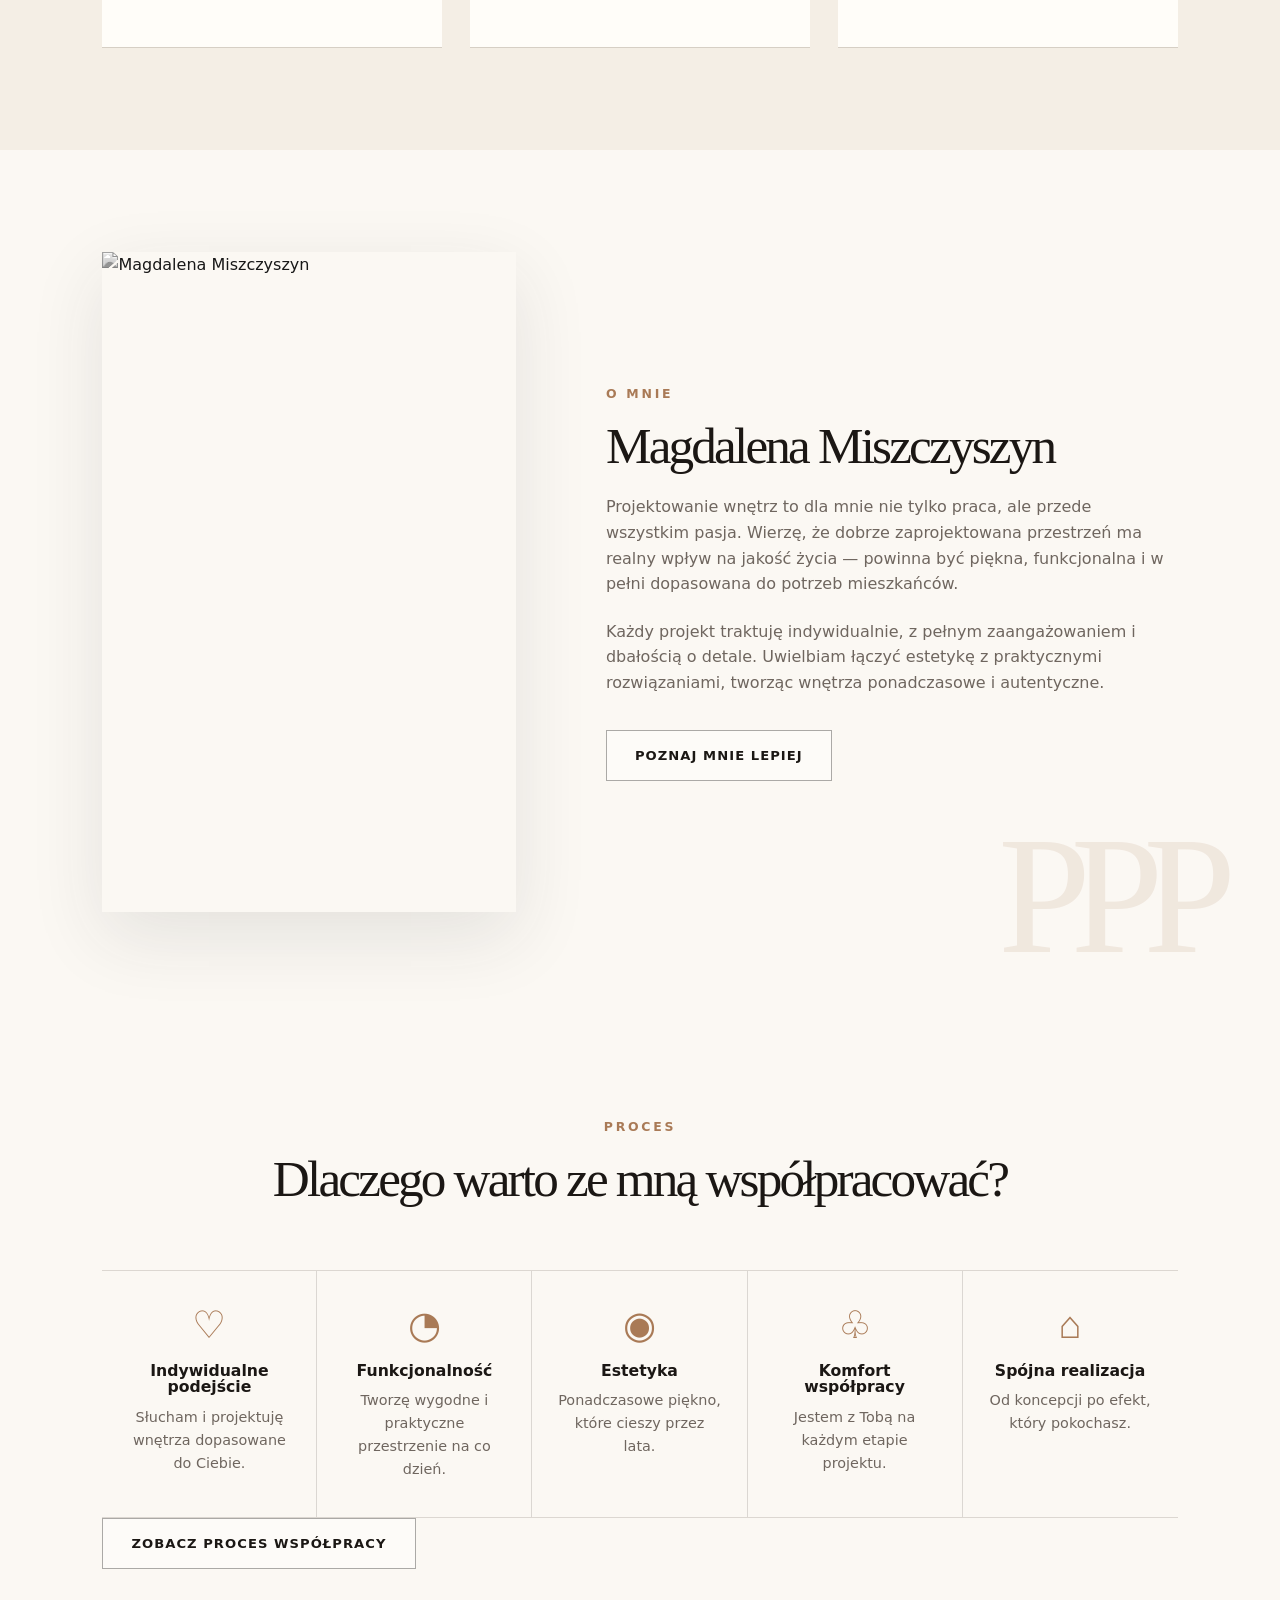
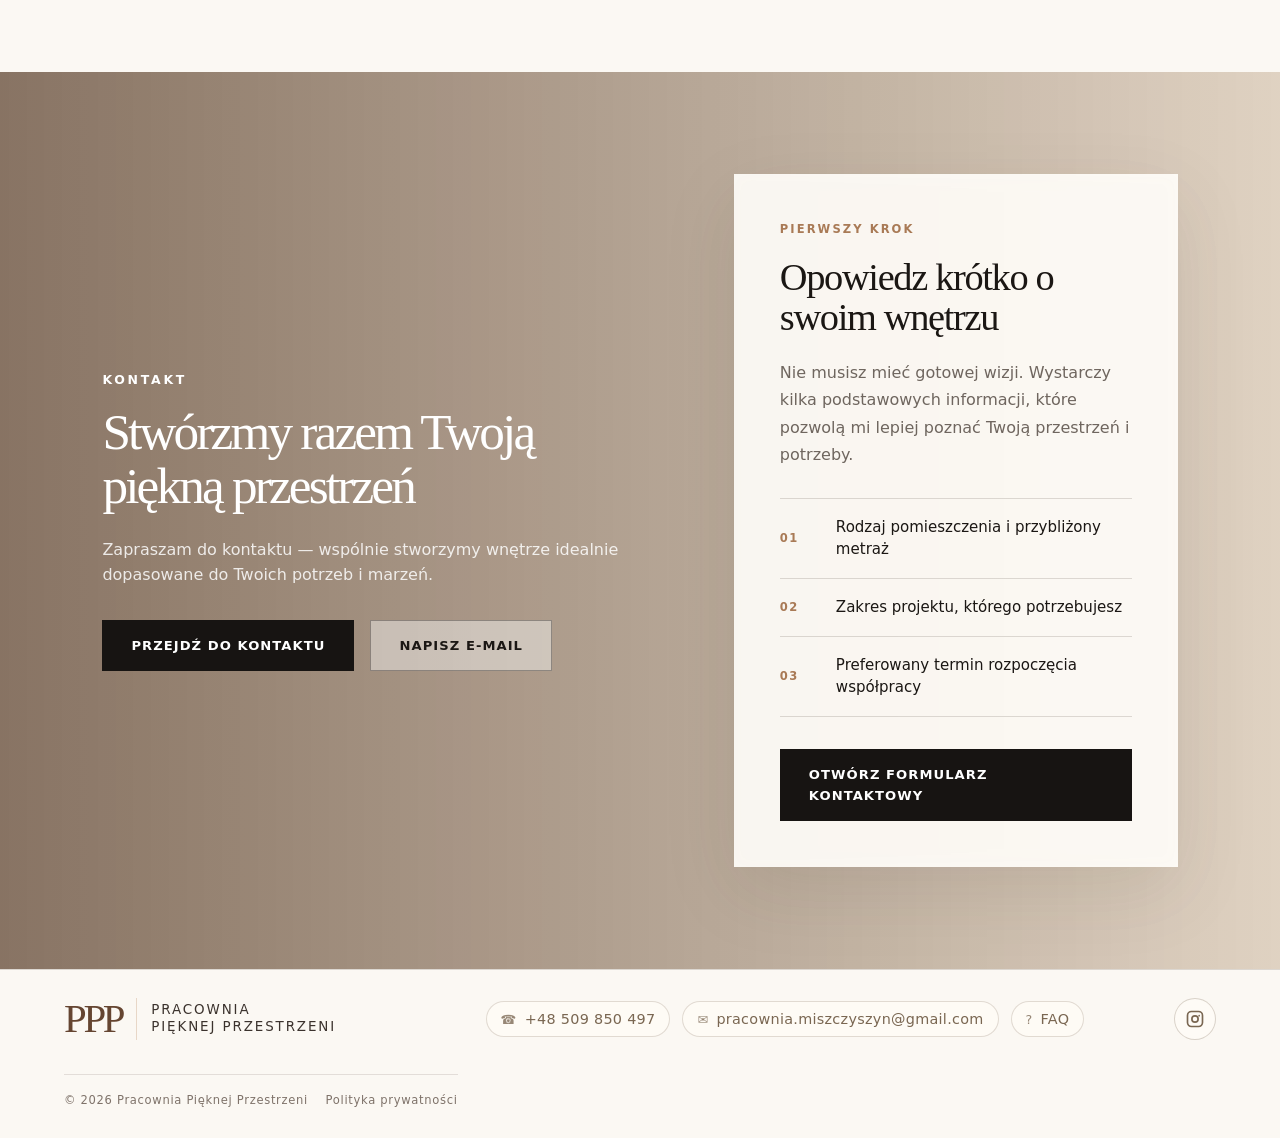
==== commit 5e1eaa94: "Add privacy policy" ====
--- a/index.html
+++ b/index.html
@@ -5,7 +5,7 @@
     <meta name="viewport" content="width=device-width, initial-scale=1.0" />
 <title>Projektowanie wnętrz Szczecin | Pracownia Pięknej Przestrzeni</title>
 
-    <link rel="stylesheet" href="styles.css?v=5c87950" />
+    <link rel="stylesheet" href="styles.css?v=20260718-privacy" />
     <link rel="icon" href="assets/favicon.svg" type="image/svg+xml" />
 
     <style>
@@ -590,8 +590,13 @@
           </svg>
         </a>
       </div>
+
+      <div class="footer-legal">
+        <span>© 2026 Pracownia Pięknej Przestrzeni</span>
+        <a href="polityka-prywatnosci.html">Polityka prywatności</a>
+      </div>
     </footer>
 
-    <script src="script.js?v=5c87950"></script>
+    <script src="script.js?v=20260718-footer-fix"></script>
   </body>
 </html>
--- a/styles.css
+++ b/styles.css
@@ -1115,8 +1115,20 @@
 
 @media (max-width: 780px) {
   .site-header {
+    grid-template-columns: minmax(0, 1fr) auto;
+    column-gap: 12px;
     min-height: 74px;
-    padding: 14px 18px;
+    padding: 14px 8px 14px 18px;
+  }
+
+  .brand {
+    min-width: 0;
+  }
+
+  .nav-toggle {
+    grid-column: 2;
+    justify-self: end;
+    margin-right: 0;
   }
 
   .brand__mark {
@@ -2704,22 +2716,41 @@
     right: 14px;
   }
 
+  .portfolio-lightbox figure {
+    touch-action: pan-y;
+    user-select: none;
+    -webkit-user-select: none;
+  }
+
+  .portfolio-lightbox figure img {
+    will-change: transform, opacity;
+    user-select: none;
+    -webkit-user-select: none;
+    -webkit-user-drag: none;
+  }
+
+  /* Na telefonie zdjęcia zmieniamy gestem przesunięcia, bez strzałek. */
   .portfolio-lightbox__nav {
-    top: auto;
-    bottom: 18px;
-    transform: none;
-  }
-
-  .portfolio-lightbox__nav:hover {
-    transform: scale(1.04);
-  }
-
-  .portfolio-lightbox__nav--prev {
-    left: 18px;
-  }
-
-  .portfolio-lightbox__nav--next {
-    right: 18px;
+    display: none;
+  }
+}
+
+@media (hover: none) and (pointer: coarse) {
+  .portfolio-lightbox figure {
+    touch-action: pan-y;
+    user-select: none;
+    -webkit-user-select: none;
+  }
+
+  .portfolio-lightbox figure img {
+    will-change: transform, opacity;
+    user-select: none;
+    -webkit-user-select: none;
+    -webkit-user-drag: none;
+  }
+
+  .portfolio-lightbox__nav {
+    display: none;
   }
 }
 
@@ -2811,9 +2842,11 @@
 
 /* Przycisk „Wróć na górę”. */
 .back-to-top {
+  --back-to-top-edge: clamp(16px, 2.6vw, 34px);
+  --back-to-top-footer-offset: 0px;
   position: fixed;
-  right: clamp(16px, 2.6vw, 34px);
-  bottom: clamp(16px, 2.6vw, 34px);
+  right: var(--back-to-top-edge);
+  bottom: calc(var(--back-to-top-edge) + var(--back-to-top-footer-offset));
   z-index: 40;
   display: inline-flex;
   align-items: center;
@@ -2837,6 +2870,7 @@
     opacity 240ms ease,
     visibility 240ms ease,
     transform 240ms cubic-bezier(0.22, 1, 0.36, 1),
+    bottom 240ms cubic-bezier(0.22, 1, 0.36, 1),
     background-color 200ms ease,
     box-shadow 200ms ease;
 }
@@ -2927,3 +2961,171 @@
     transform: translateY(-18px);
   }
 }
+/* =========================================================
+   PPP POLITYKA PRYWATNOSCI
+   ========================================================= */
+
+.site-footer {
+  flex-wrap: wrap;
+}
+
+.footer-legal {
+  flex: 0 0 100%;
+  display: flex;
+  align-items: center;
+  justify-content: center;
+  gap: 1.1rem;
+  margin-top: 0.35rem;
+  padding-top: 1rem;
+  border-top: 1px solid rgba(62, 45, 35, 0.13);
+  color: rgba(62, 45, 35, 0.66);
+  font-size: 0.72rem;
+  letter-spacing: 0.06em;
+}
+
+.footer-legal a {
+  color: inherit;
+  text-decoration: none;
+  border-bottom: 1px solid transparent;
+  transition: color 180ms ease, border-color 180ms ease;
+}
+
+.footer-legal a:hover,
+.footer-legal a:focus-visible {
+  color: var(--color-dark, #2d211b);
+  border-bottom-color: currentColor;
+}
+
+.form-privacy {
+  max-width: 42rem;
+  margin: -0.15rem 0 0;
+  color: rgba(62, 45, 35, 0.72);
+  font-size: 0.78rem;
+  line-height: 1.65;
+}
+
+.form-privacy a {
+  color: inherit;
+  text-underline-offset: 0.18em;
+}
+
+.privacy-page {
+  padding: clamp(7.5rem, 12vw, 11rem) clamp(1.25rem, 6vw, 6rem)
+    clamp(4.5rem, 8vw, 7rem);
+  background: #f8f3ec;
+}
+
+.privacy-page__header,
+.privacy-page__content {
+  width: min(100%, 980px);
+  margin-inline: auto;
+}
+
+.privacy-page__header {
+  padding-bottom: clamp(2rem, 4vw, 3.5rem);
+  border-bottom: 1px solid rgba(62, 45, 35, 0.16);
+}
+
+.privacy-page__header h1 {
+  max-width: 860px;
+  margin: 0.35rem 0 1.1rem;
+  font-size: clamp(2.8rem, 7vw, 6rem);
+  line-height: 0.98;
+}
+
+.privacy-page__lead {
+  max-width: 720px;
+  margin: 0;
+  color: rgba(62, 45, 35, 0.76);
+  font-size: clamp(1rem, 1.6vw, 1.15rem);
+  line-height: 1.75;
+}
+
+.privacy-page__updated {
+  display: inline-block;
+  margin-top: 1.25rem;
+  color: rgba(62, 45, 35, 0.58);
+  font-size: 0.78rem;
+  letter-spacing: 0.08em;
+  text-transform: uppercase;
+}
+
+.privacy-page__content {
+  display: grid;
+  grid-template-columns: minmax(0, 1fr);
+  gap: 0;
+  padding-top: clamp(1rem, 3vw, 2rem);
+}
+
+.privacy-section {
+  display: grid;
+  grid-template-columns: minmax(150px, 0.32fr) minmax(0, 1fr);
+  gap: clamp(1.5rem, 5vw, 5rem);
+  padding: clamp(2rem, 4vw, 3.5rem) 0;
+  border-bottom: 1px solid rgba(62, 45, 35, 0.13);
+}
+
+.privacy-section__number {
+  color: rgba(62, 45, 35, 0.48);
+  font-size: 0.76rem;
+  letter-spacing: 0.14em;
+}
+
+.privacy-section h2 {
+  margin: 0 0 1rem;
+  font-size: clamp(1.45rem, 2.8vw, 2.15rem);
+  line-height: 1.15;
+}
+
+.privacy-section p,
+.privacy-section li {
+  color: rgba(62, 45, 35, 0.78);
+  line-height: 1.78;
+}
+
+.privacy-section p {
+  margin: 0 0 0.9rem;
+}
+
+.privacy-section ul {
+  margin: 0.75rem 0 0;
+  padding-left: 1.15rem;
+}
+
+.privacy-section a {
+  color: inherit;
+  text-underline-offset: 0.2em;
+}
+
+.privacy-contact {
+  padding: clamp(2rem, 4vw, 3.5rem);
+  margin-top: clamp(2.5rem, 5vw, 4rem);
+  background: #2d211b;
+  color: #fffaf4;
+}
+
+.privacy-contact h2,
+.privacy-contact p {
+  color: inherit;
+}
+
+.privacy-contact a {
+  color: inherit;
+}
+
+@media (max-width: 760px) {
+  .footer-legal {
+    flex-direction: column;
+    gap: 0.45rem;
+    text-align: center;
+  }
+
+  .privacy-page {
+    padding-top: 7rem;
+  }
+
+  .privacy-section {
+    grid-template-columns: 1fr;
+    gap: 0.65rem;
+  }
+}
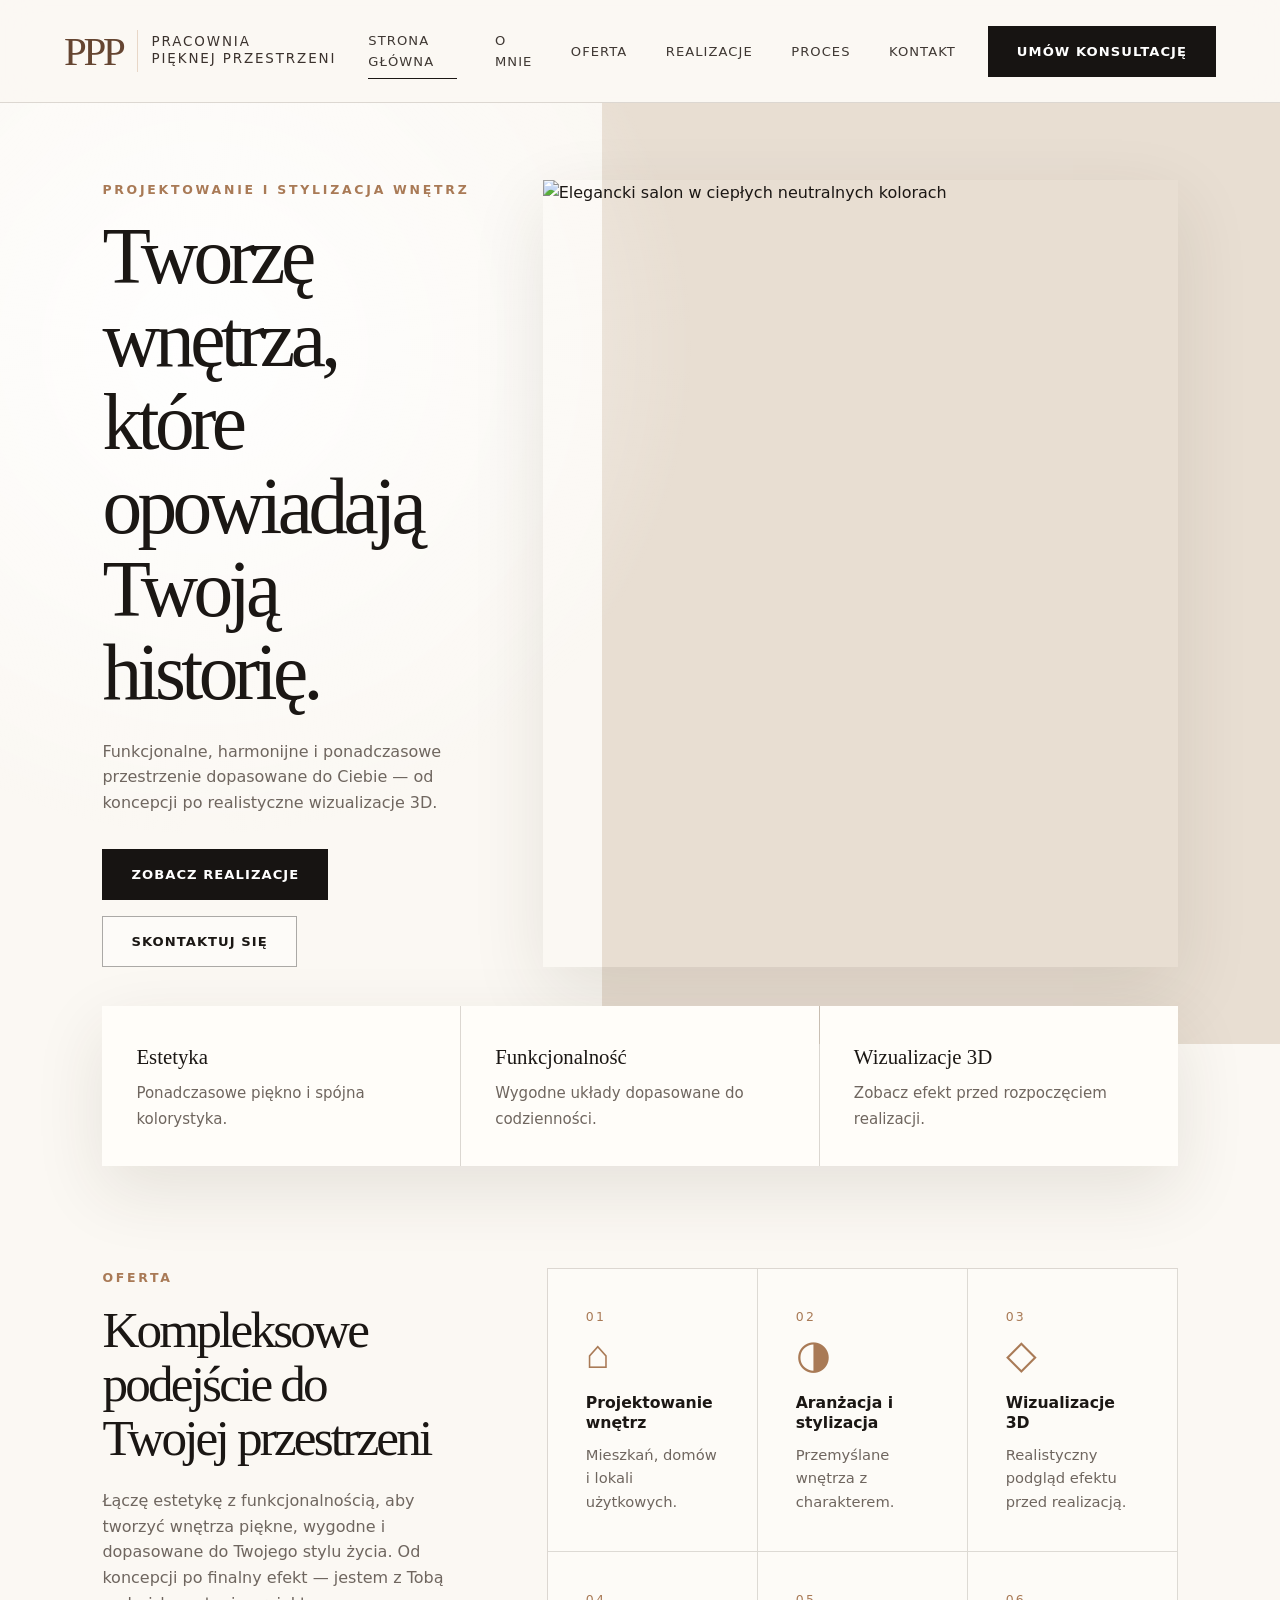
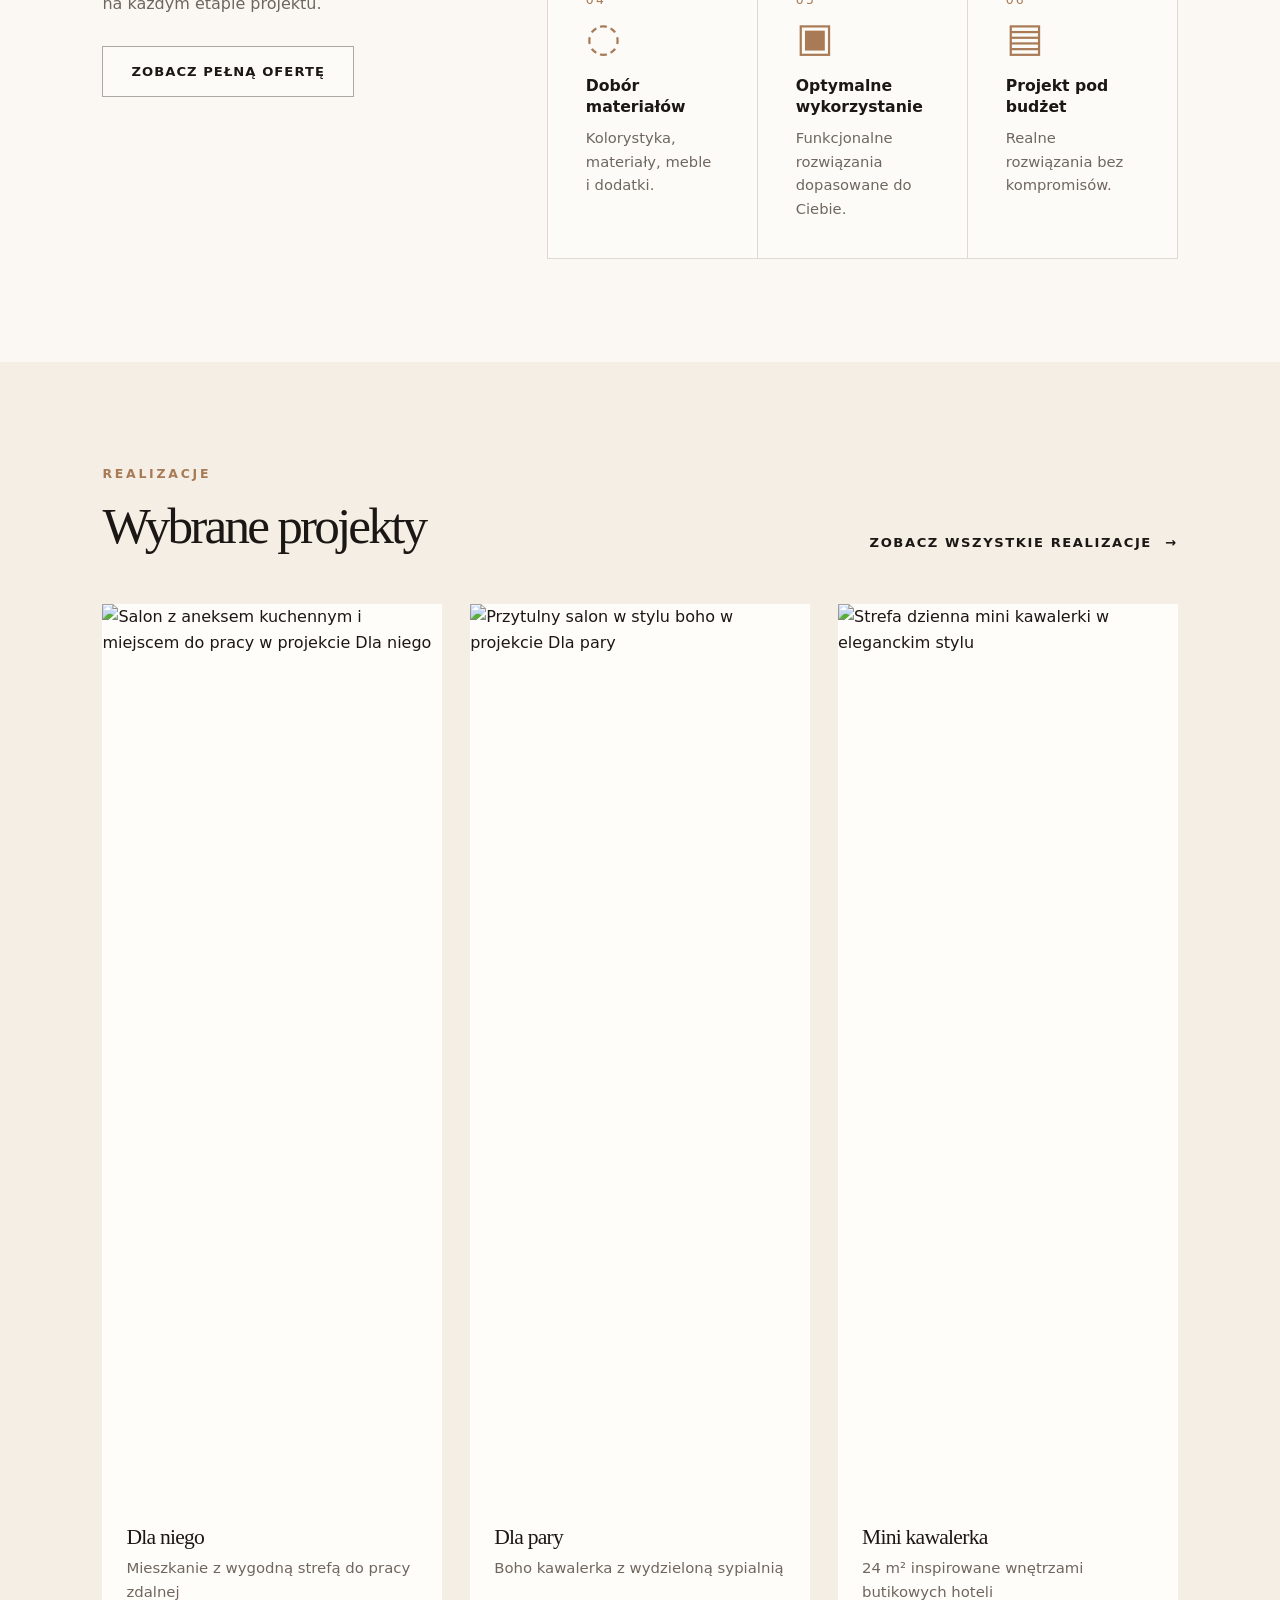
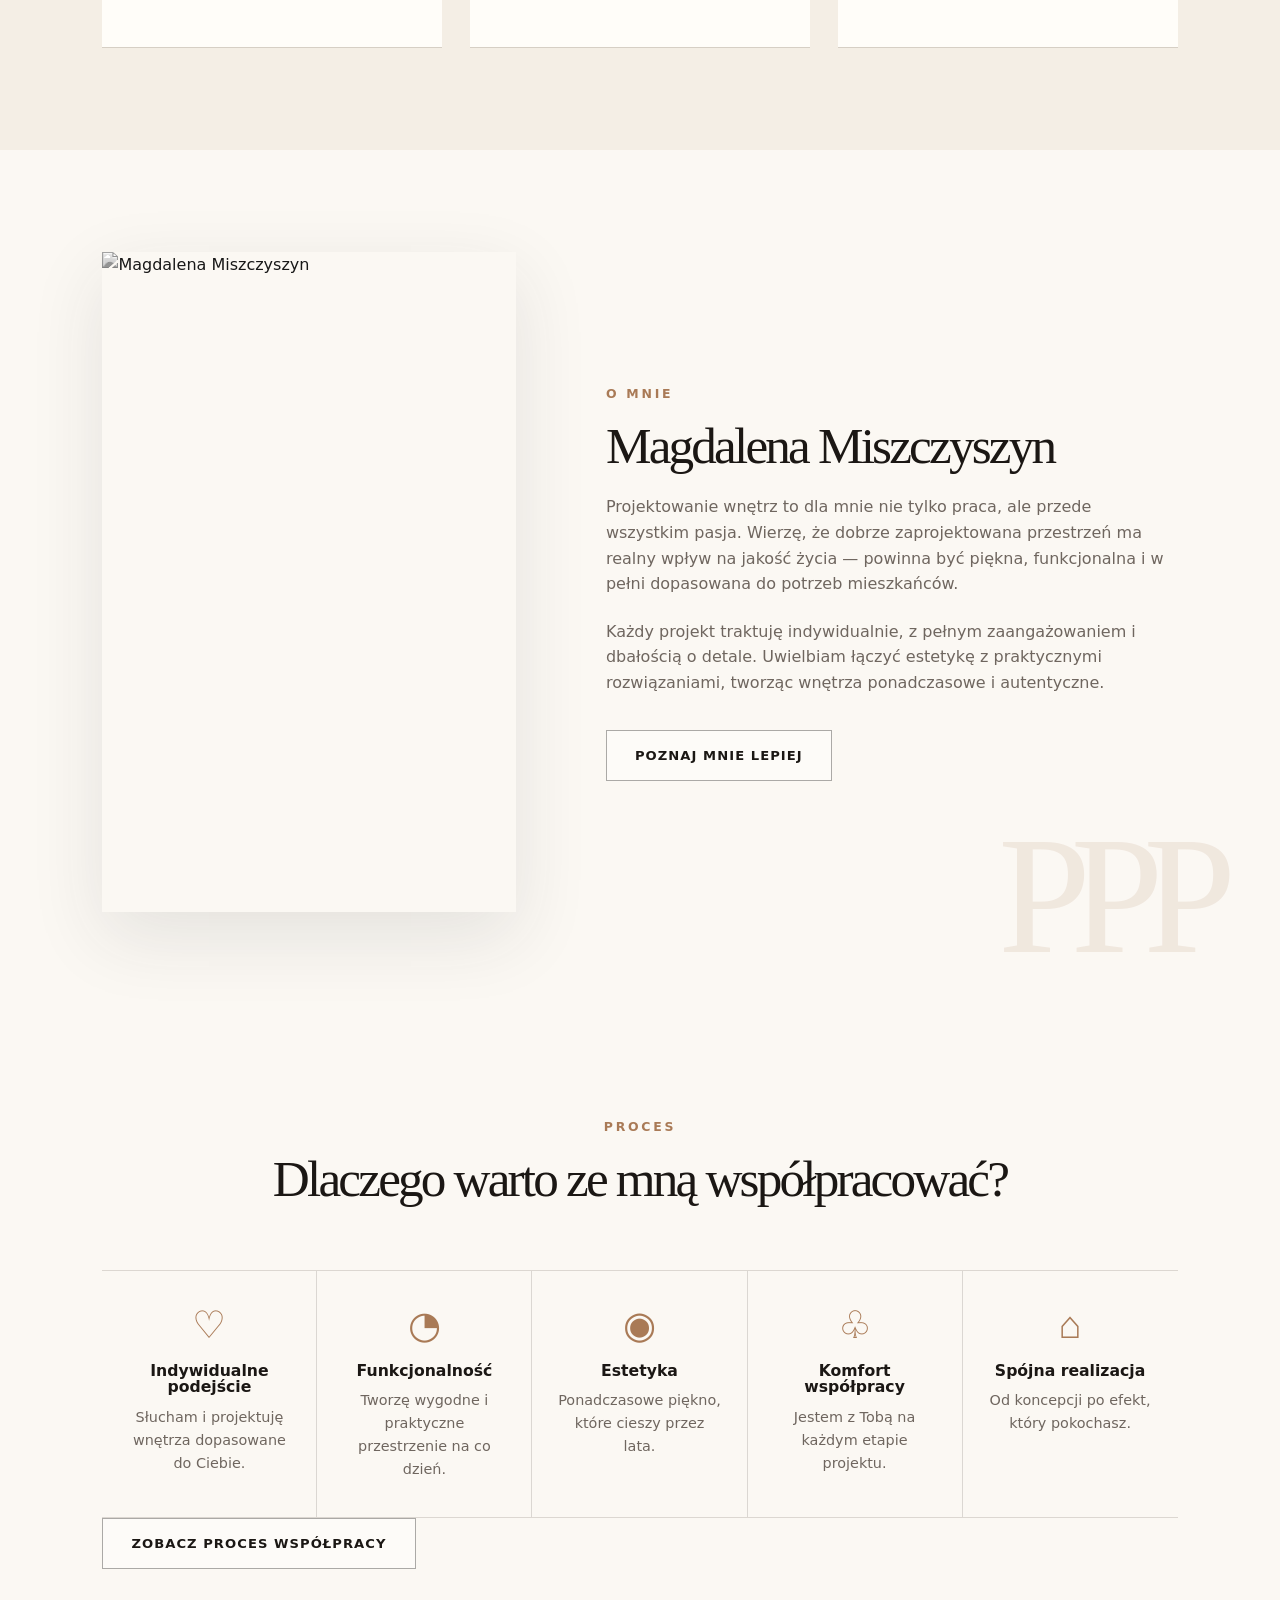
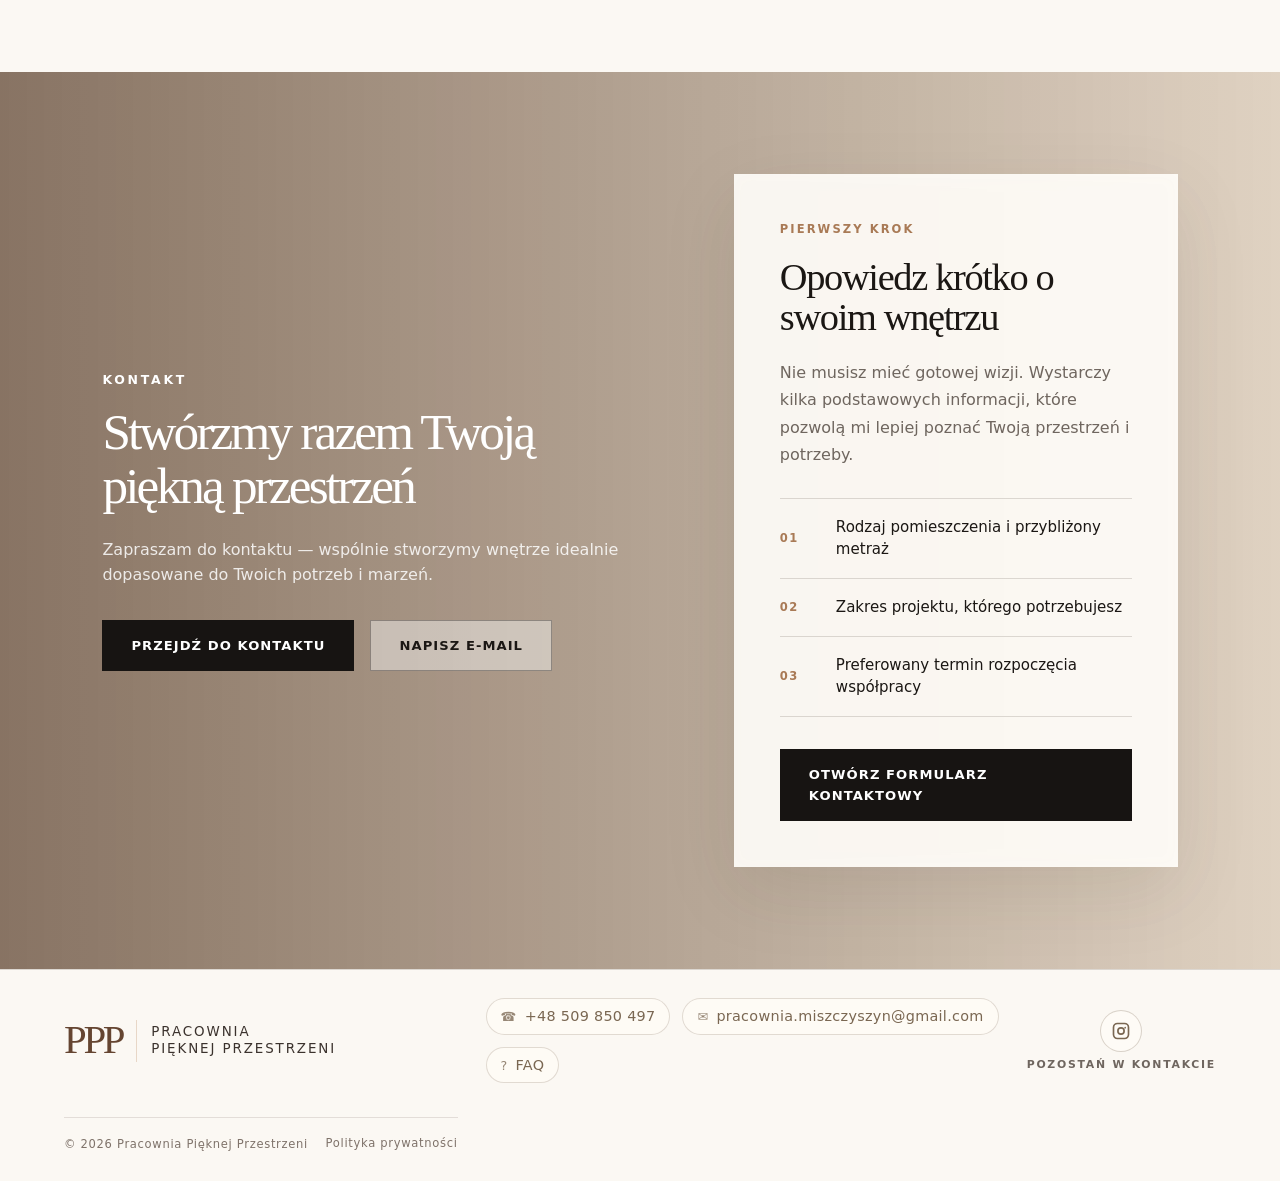
==== commit 8952ba99: "Add Instagram footer label" ====
--- a/index.html
+++ b/index.html
@@ -589,6 +589,7 @@
             />
           </svg>
         </a>
+        <span class="footer-social__label">Pozostań w kontakcie</span>
       </div>
 
       <div class="footer-legal">
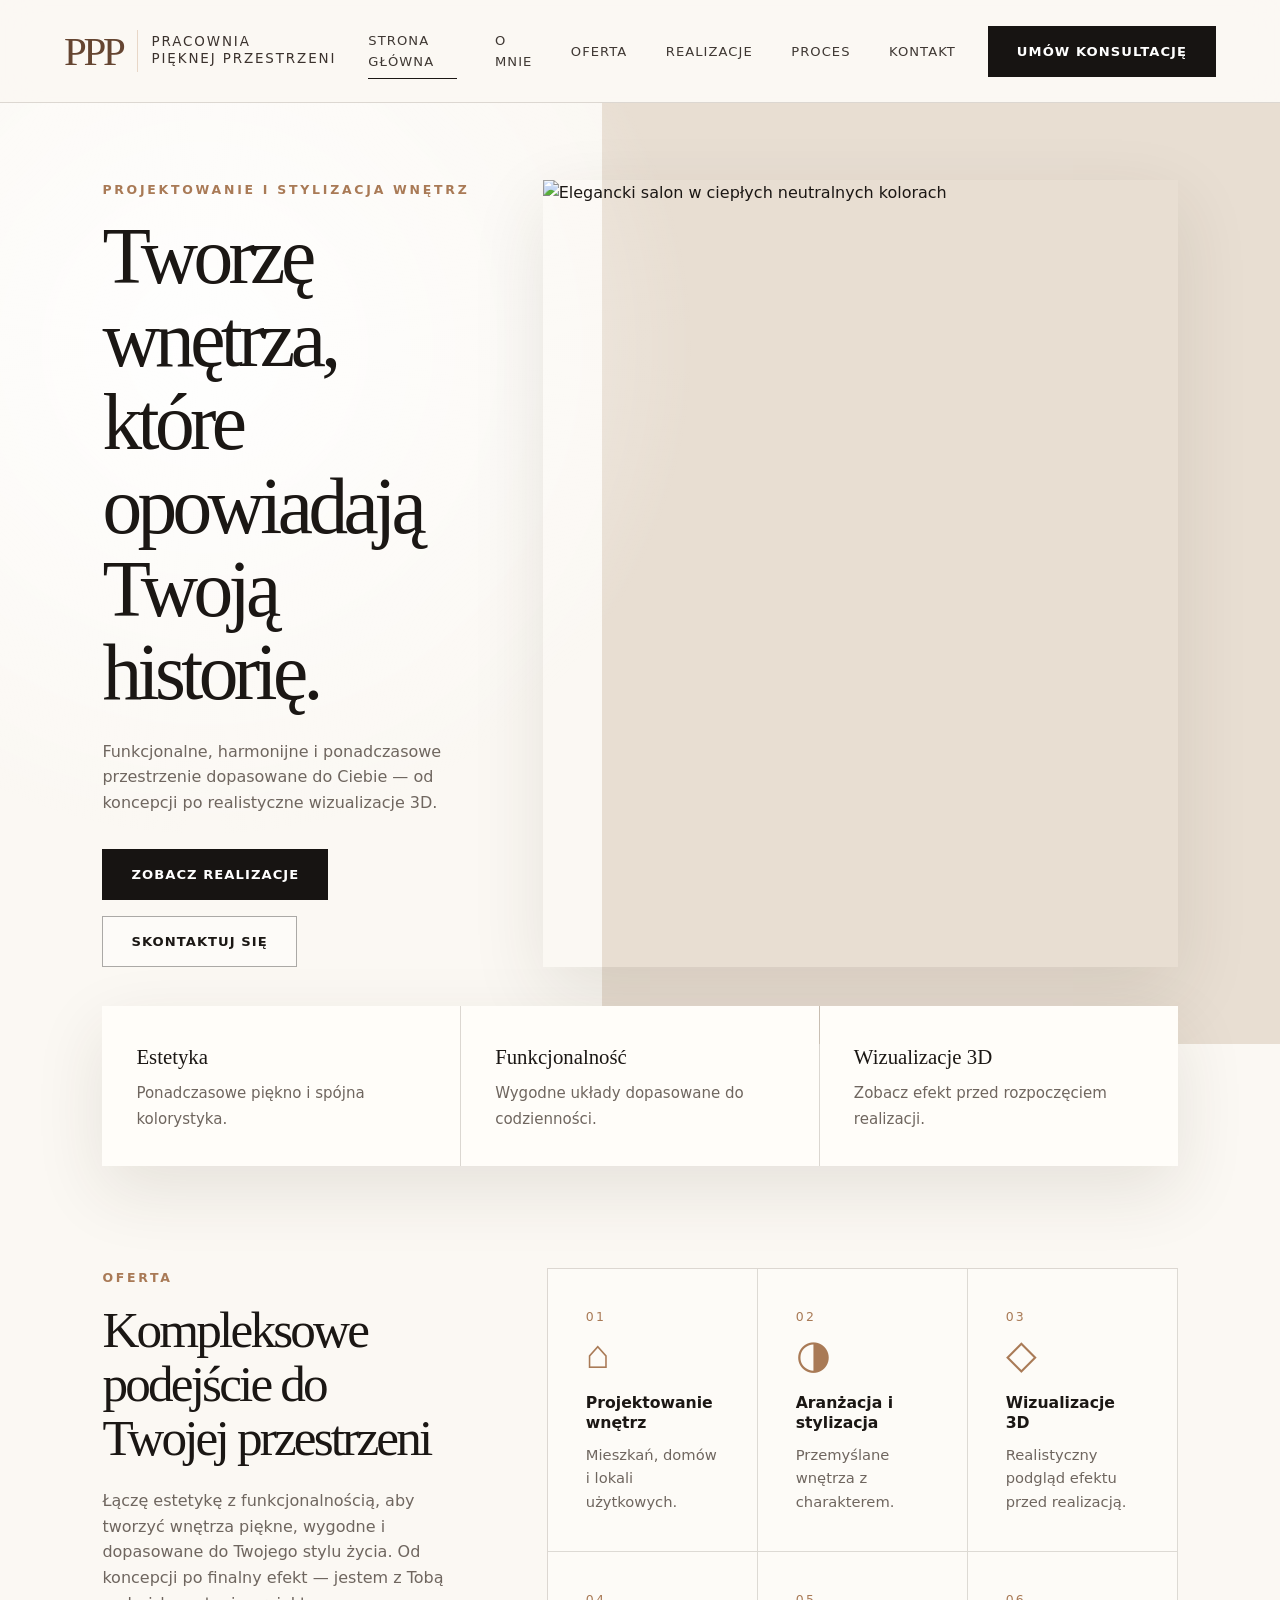
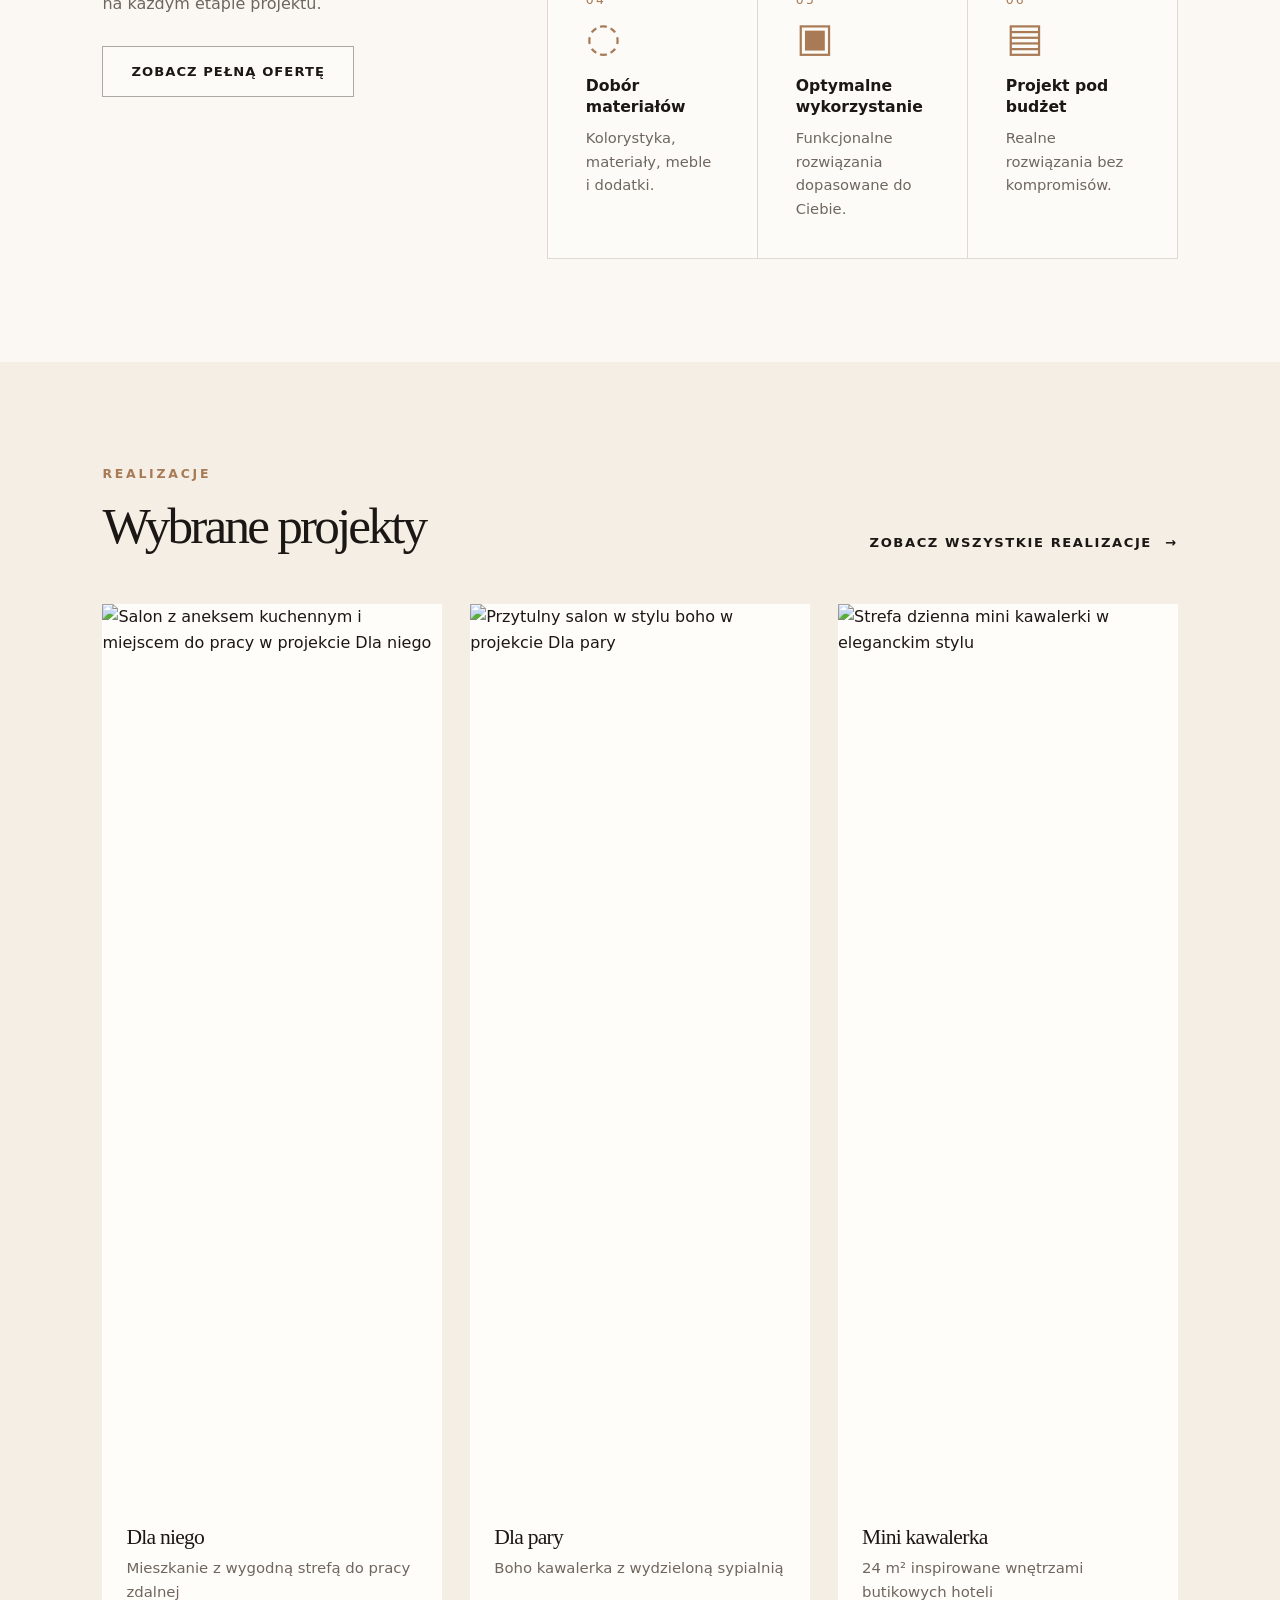
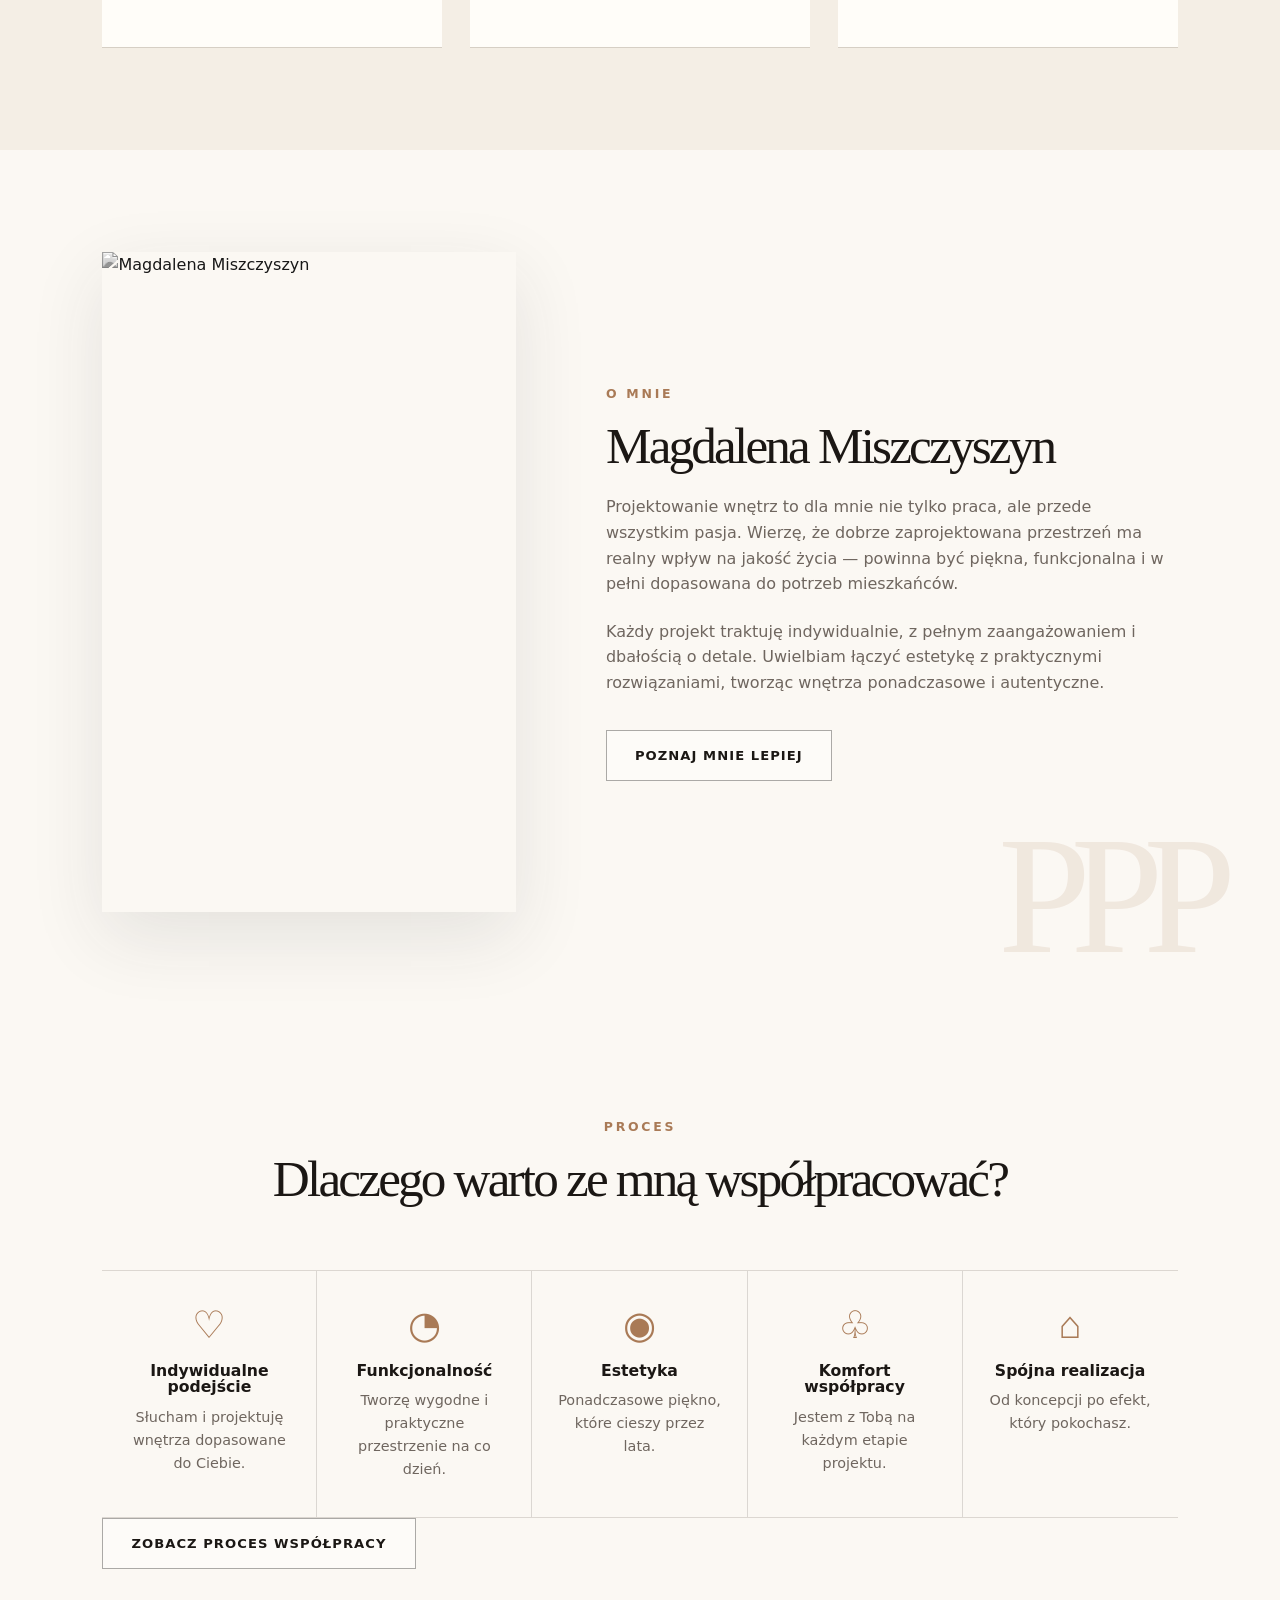
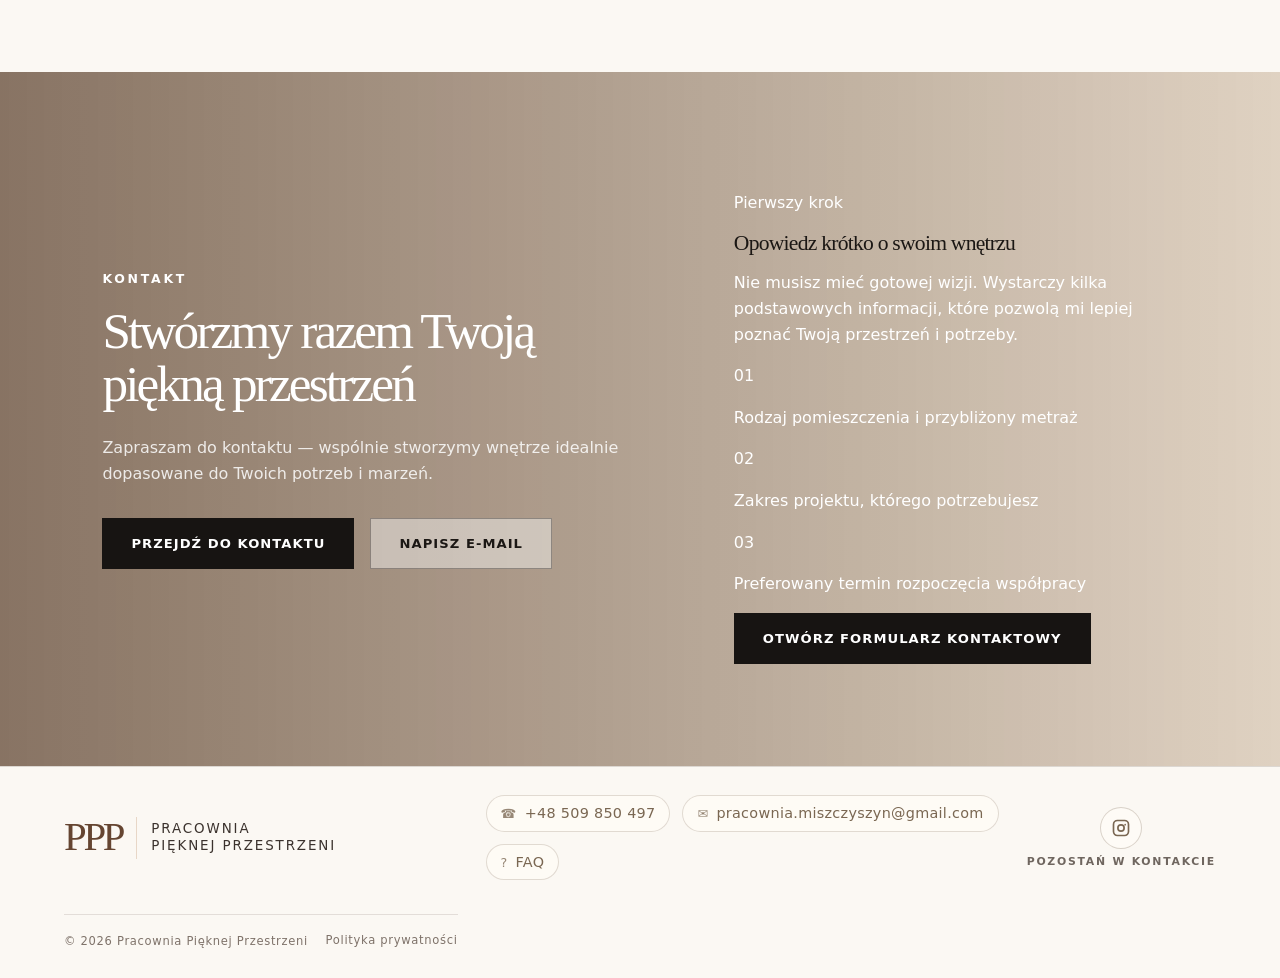
==== commit 88b1af95: "Fix favicon references" ====
--- a/index.html
+++ b/index.html
@@ -3,89 +3,17 @@
   <head>
     <meta charset="UTF-8" />
     <meta name="viewport" content="width=device-width, initial-scale=1.0" />
-<title>Projektowanie wnętrz Szczecin | Pracownia Pięknej Przestrzeni</title>
-
-    <link rel="stylesheet" href="styles.css?v=20260718-privacy" />
-    <link rel="icon" href="assets/favicon.svg" type="image/svg+xml" />
-
-    <style>
-      /* Karta kontaktowa na stronie głównej */
-      .contact-guide {
-        padding: clamp(28px, 4vw, 46px);
-        background: rgba(255, 253, 249, 0.94);
-        color: var(--ink);
-        box-shadow: var(--shadow);
-        backdrop-filter: blur(8px);
-        -webkit-backdrop-filter: blur(8px);
-      }
-
-      .contact-guide__eyebrow {
-        margin: 0 0 18px;
-        color: var(--accent) !important;
-        font-size: 0.72rem;
-        font-weight: 700;
-        letter-spacing: 0.18em;
-        text-transform: uppercase;
-      }
-
-      .contact-guide h3 {
-        margin: 0;
-        max-width: 460px;
-        font-family: var(--serif);
-        font-size: clamp(2rem, 3vw, 3.2rem);
-        font-weight: 400;
-        line-height: 1.05;
-        letter-spacing: -0.035em;
-      }
-
-      .contact-cta .contact-guide__intro {
-        max-width: 520px;
-        margin: 22px 0 30px;
-        color: var(--muted);
-        line-height: 1.7;
-      }
-
-      .contact-guide__items {
-        margin-bottom: 32px;
-        border-top: 1px solid var(--line);
-      }
-
-      .contact-guide__item {
-        display: grid;
-        grid-template-columns: 42px 1fr;
-        gap: 14px;
-        align-items: center;
-        padding: 17px 0;
-        border-bottom: 1px solid var(--line);
-      }
-
-      .contact-guide__item span {
-        color: var(--accent);
-        font-size: 0.72rem;
-        font-weight: 700;
-        letter-spacing: 0.12em;
-      }
-
-      .contact-cta .contact-guide__item p {
-        margin: 0;
-        color: var(--ink);
-        font-size: 0.94rem;
-        line-height: 1.5;
-      }
-
-      @media (max-width: 680px) {
-        .contact-guide {
-          padding: 28px 22px;
-        }
-
-        .contact-guide .button {
-          width: 100%;
-        }
-      }
-    </style>
-  
+    <title>Projektowanie wnętrz Szczecin | Pracownia Pięknej Przestrzeni</title>
+
+    <link rel="stylesheet" href="styles.css?v=20260718-2343" />
+    <link rel="icon" href="assets/favicon.png" type="image/png" />
+    <link rel="apple-touch-icon" href="assets/favicon.png">
+
     <!-- SEO START -->
-    <meta name="description" content="Projektowanie i stylizacja wnętrz w Szczecinie i online. Funkcjonalne projekty, konsultacje i realistyczne wizualizacje 3D." />
+    <meta
+      name="description"
+      content="Projektowanie i stylizacja wnętrz w Szczecinie i online. Funkcjonalne projekty, konsultacje i realistyczne wizualizacje 3D."
+    />
     <meta name="robots" content="index, follow, max-image-preview:large" />
     <meta name="author" content="Magdalena Miszczyszyn" />
     <meta name="theme-color" content="#fbf8f3" />
@@ -96,11 +24,23 @@
     <meta property="og:locale" content="pl_PL" />
     <meta property="og:type" content="website" />
     <meta property="og:site_name" content="Pracownia Pięknej Przestrzeni" />
-    <meta property="og:title" content="Pracownia Pięknej Przestrzeni | Projektowanie wnętrz Szczecin" />
-    <meta property="og:description" content="Tworzę funkcjonalne, harmonijne i ponadczasowe wnętrza dopasowane do stylu życia klienta." />
+    <meta
+      property="og:title"
+      content="Pracownia Pięknej Przestrzeni | Projektowanie wnętrz Szczecin"
+    />
+    <meta
+      property="og:description"
+      content="Tworzę funkcjonalne, harmonijne i ponadczasowe wnętrza dopasowane do stylu życia klienta."
+    />
     <meta property="og:url" content="https://ppp-miszczyszyn.pl/" />
-    <meta property="og:image" content="https://ppp-miszczyszyn.pl/assets/og-cover.jpg" />
-    <meta property="og:image:secure_url" content="https://ppp-miszczyszyn.pl/assets/og-cover.jpg" />
+    <meta
+      property="og:image"
+      content="https://ppp-miszczyszyn.pl/assets/og-cover.jpg"
+    />
+    <meta
+      property="og:image:secure_url"
+      content="https://ppp-miszczyszyn.pl/assets/og-cover.jpg"
+    />
     <meta property="og:image:type" content="image/jpeg" />
     <meta property="og:image:width" content="1200" />
     <meta property="og:image:height" content="630" />
@@ -110,86 +50,93 @@
     />
 
     <meta name="twitter:card" content="summary_large_image" />
-    <meta name="twitter:title" content="Pracownia Pięknej Przestrzeni | Projektowanie wnętrz Szczecin" />
-    <meta name="twitter:description" content="Tworzę funkcjonalne, harmonijne i ponadczasowe wnętrza dopasowane do stylu życia klienta." />
-    <meta name="twitter:image" content="https://ppp-miszczyszyn.pl/assets/og-cover.jpg" />
+    <meta
+      name="twitter:title"
+      content="Pracownia Pięknej Przestrzeni | Projektowanie wnętrz Szczecin"
+    />
+    <meta
+      name="twitter:description"
+      content="Tworzę funkcjonalne, harmonijne i ponadczasowe wnętrza dopasowane do stylu życia klienta."
+    />
+    <meta
+      name="twitter:image"
+      content="https://ppp-miszczyszyn.pl/assets/og-cover.jpg"
+    />
     <!-- SEO END -->
-  
+
     <!-- BUSINESS JSON-LD START -->
     <script type="application/ld+json">
-{
-  "@context": "https://schema.org",
-  "@type": "HomeAndConstructionBusiness",
-  "@id": "https://ppp-miszczyszyn.pl/#business",
-  "name": "Pracownia Pięknej Przestrzeni",
-  "alternateName": "PPP",
-  "description": "Projektowanie i stylizacja wnętrz, konsultacje wnętrzarskie oraz realistyczne wizualizacje 3D w Szczecinie i online.",
-  "url": "https://ppp-miszczyszyn.pl/",
-  "logo": "https://ppp-miszczyszyn.pl/assets/favicon.svg",
-  "image": "https://ppp-miszczyszyn.pl/assets/og-cover.jpg",
-  "telephone": "+48509850497",
-  "email": "pracownia.miszczyszyn@gmail.com",
-  "founder": {
-    "@type": "Person",
-    "name": "Magdalena Miszczyszyn"
-  },
-  "address": {
-    "@type": "PostalAddress",
-    "streetAddress": "ul. Modrzewiowa 8",
-    "addressLocality": "Mierzyn",
-    "addressRegion": "zachodniopomorskie",
-    "postalCode": "72-006",
-    "addressCountry": "PL"
-  },
-  "areaServed": [
-    {
-      "@type": "City",
-      "name": "Szczecin"
-    },
-    {
-      "@type": "AdministrativeArea",
-      "name": "województwo zachodniopomorskie"
-    },
-    {
-      "@type": "Country",
-      "name": "Polska"
-    }
-  ],
-  "sameAs": [
-    "https://www.instagram.com/ppp.magda.miszczyszyn"
-  ],
-  "priceRange": "Wycena indywidualna",
-  "makesOffer": [
-    {
-      "@type": "Offer",
-      "itemOffered": {
-        "@type": "Service",
-        "name": "Projektowanie wnętrz"
+      {
+        "@context": "https://schema.org",
+        "@type": "HomeAndConstructionBusiness",
+        "@id": "https://ppp-miszczyszyn.pl/#business",
+        "name": "Pracownia Pięknej Przestrzeni",
+        "alternateName": "PPP",
+        "description": "Projektowanie i stylizacja wnętrz, konsultacje wnętrzarskie oraz realistyczne wizualizacje 3D w Szczecinie i online.",
+        "url": "https://ppp-miszczyszyn.pl/",
+        "logo": "https://ppp-miszczyszyn.pl/assets/favicon.png",
+        "image": "https://ppp-miszczyszyn.pl/assets/og-cover.jpg",
+        "telephone": "+48509850497",
+        "email": "pracownia.miszczyszyn@gmail.com",
+        "founder": {
+          "@type": "Person",
+          "name": "Magdalena Miszczyszyn"
+        },
+        "address": {
+          "@type": "PostalAddress",
+          "streetAddress": "ul. Modrzewiowa 8",
+          "addressLocality": "Mierzyn",
+          "addressRegion": "zachodniopomorskie",
+          "postalCode": "72-006",
+          "addressCountry": "PL"
+        },
+        "areaServed": [
+          {
+            "@type": "City",
+            "name": "Szczecin"
+          },
+          {
+            "@type": "AdministrativeArea",
+            "name": "województwo zachodniopomorskie"
+          },
+          {
+            "@type": "Country",
+            "name": "Polska"
+          }
+        ],
+        "sameAs": ["https://www.instagram.com/ppp.magda.miszczyszyn"],
+        "priceRange": "Wycena indywidualna",
+        "makesOffer": [
+          {
+            "@type": "Offer",
+            "itemOffered": {
+              "@type": "Service",
+              "name": "Projektowanie wnętrz"
+            }
+          },
+          {
+            "@type": "Offer",
+            "itemOffered": {
+              "@type": "Service",
+              "name": "Stylizacja wnętrz"
+            }
+          },
+          {
+            "@type": "Offer",
+            "itemOffered": {
+              "@type": "Service",
+              "name": "Wizualizacje wnętrz 3D"
+            }
+          },
+          {
+            "@type": "Offer",
+            "itemOffered": {
+              "@type": "Service",
+              "name": "Konsultacje wnętrzarskie"
+            }
+          }
+        ]
       }
-    },
-    {
-      "@type": "Offer",
-      "itemOffered": {
-        "@type": "Service",
-        "name": "Stylizacja wnętrz"
-      }
-    },
-    {
-      "@type": "Offer",
-      "itemOffered": {
-        "@type": "Service",
-        "name": "Wizualizacje wnętrz 3D"
-      }
-    },
-    {
-      "@type": "Offer",
-      "itemOffered": {
-        "@type": "Service",
-        "name": "Konsultacje wnętrzarskie"
-      }
-    }
-  ]
-}
     </script>
     <!-- BUSINESS JSON-LD END -->
   </head>
@@ -224,7 +171,7 @@
         <a href="realizacje.html">Realizacje</a>
         <a href="proces.html">Proces</a>
         <a href="kontakt.html">Kontakt</a>
-</nav>
+      </nav>
 
       <a class="button button--dark header-cta" href="kontakt.html">
         Umów konsultację
@@ -241,8 +188,8 @@
           </h1>
 
           <p class="hero__lead">
-            Funkcjonalne, harmonijne i ponadczasowe przestrzenie dopasowane
-            do Ciebie — od koncepcji po realistyczne wizualizacje 3D.
+            Funkcjonalne, harmonijne i ponadczasowe przestrzenie dopasowane do
+            Ciebie — od koncepcji po realistyczne wizualizacje 3D.
           </p>
 
           <div class="hero__actions">
@@ -258,7 +205,14 @@
 
         <div class="hero__image reveal reveal--delay">
           <img
-            alt="Elegancki salon w ciepłych neutralnych kolorach" src="assets/jasna-harmonia.webp" width="1024" height="1024" decoding="async" loading="eager" fetchpriority="high" />
+            alt="Elegancki salon w ciepłych neutralnych kolorach"
+            src="assets/jasna-harmonia.webp"
+            width="1024"
+            height="1024"
+            decoding="async"
+            loading="eager"
+            fetchpriority="high"
+          />
         </div>
       </section>
 
@@ -283,14 +237,12 @@
         <div class="section__heading reveal">
           <p class="eyebrow">Oferta</p>
 
-          <h2 id="offer-title">
-            Kompleksowe podejście do Twojej przestrzeni
-          </h2>
+          <h2 id="offer-title">Kompleksowe podejście do Twojej przestrzeni</h2>
 
           <p>
             Łączę estetykę z funkcjonalnością, aby tworzyć wnętrza piękne,
-            wygodne i dopasowane do Twojego stylu życia. Od koncepcji po
-            finalny efekt — jestem z Tobą na każdym etapie projektu.
+            wygodne i dopasowane do Twojego stylu życia. Od koncepcji po finalny
+            efekt — jestem z Tobą na każdym etapie projektu.
           </p>
 
           <a class="button button--outline" href="oferta.html">
@@ -362,7 +314,13 @@
             aria-label="Zobacz realizację Dla niego"
           >
             <img
-              alt="Salon z aneksem kuchennym i miejscem do pracy w projekcie Dla niego" src="assets/realizacje/DlaNiego/wizualizacja2-thumb.webp" width="598" height="900" decoding="async" loading="lazy" />
+              alt="Salon z aneksem kuchennym i miejscem do pracy w projekcie Dla niego"
+              src="assets/realizacje/DlaNiego/wizualizacja2-thumb.webp"
+              width="598"
+              height="900"
+              decoding="async"
+              loading="lazy"
+            />
             <div class="project-card__body">
               <h3>Dla niego</h3>
               <p>Mieszkanie z wygodną strefą do pracy zdalnej</p>
@@ -375,7 +333,13 @@
             aria-label="Zobacz realizację Dla pary"
           >
             <img
-              alt="Przytulny salon w stylu boho w projekcie Dla pary" src="assets/realizacje/DlaPary/wizualizacja3-thumb.webp" width="625" height="900" decoding="async" loading="lazy" />
+              alt="Przytulny salon w stylu boho w projekcie Dla pary"
+              src="assets/realizacje/DlaPary/wizualizacja3-thumb.webp"
+              width="625"
+              height="900"
+              decoding="async"
+              loading="lazy"
+            />
             <div class="project-card__body">
               <h3>Dla pary</h3>
               <p>Boho kawalerka z wydzieloną sypialnią</p>
@@ -388,7 +352,13 @@
             aria-label="Zobacz realizację Mini kawalerka"
           >
             <img
-              alt="Strefa dzienna mini kawalerki w eleganckim stylu" src="assets/realizacje/MiniKawalerka/wizualizacja2-thumb.webp" width="625" height="900" decoding="async" loading="lazy" />
+              alt="Strefa dzienna mini kawalerki w eleganckim stylu"
+              src="assets/realizacje/MiniKawalerka/wizualizacja2-thumb.webp"
+              width="625"
+              height="900"
+              decoding="async"
+              loading="lazy"
+            />
             <div class="project-card__body">
               <h3>Mini kawalerka</h3>
               <p>24 m² inspirowane wnętrzami butikowych hoteli</p>
@@ -400,7 +370,13 @@
       <section class="about" aria-labelledby="about-title">
         <div class="about__image reveal">
           <img
-            alt="Magdalena Miszczyszyn" src="assets/magdalena-miszczyszyn.webp" width="1179" height="1763" decoding="async" loading="lazy" />
+            alt="Magdalena Miszczyszyn"
+            src="assets/magdalena-miszczyszyn.webp"
+            width="1179"
+            height="1763"
+            decoding="async"
+            loading="lazy"
+          />
         </div>
 
         <div class="about__content reveal reveal--delay">
@@ -410,13 +386,13 @@
           <p>
             Projektowanie wnętrz to dla mnie nie tylko praca, ale przede
             wszystkim pasja. Wierzę, że dobrze zaprojektowana przestrzeń ma
-            realny wpływ na jakość życia — powinna być piękna, funkcjonalna
-            i w pełni dopasowana do potrzeb mieszkańców.
+            realny wpływ na jakość życia — powinna być piękna, funkcjonalna i w
+            pełni dopasowana do potrzeb mieszkańców.
           </p>
 
           <p>
-            Każdy projekt traktuję indywidualnie, z pełnym zaangażowaniem
-            i dbałością o detale. Uwielbiam łączyć estetykę z praktycznymi
+            Każdy projekt traktuję indywidualnie, z pełnym zaangażowaniem i
+            dbałością o detale. Uwielbiam łączyć estetykę z praktycznymi
             rozwiązaniami, tworząc wnętrza ponadczasowe i autentyczne.
           </p>
 
@@ -502,8 +478,8 @@
 
           <p class="contact-guide__intro">
             Nie musisz mieć gotowej wizji. Wystarczy kilka podstawowych
-            informacji, które pozwolą mi lepiej poznać Twoją przestrzeń
-            i potrzeby.
+            informacji, które pozwolą mi lepiej poznać Twoją przestrzeń i
+            potrzeby.
           </p>
 
           <div class="contact-guide__items">
@@ -560,14 +536,13 @@
           <span>pracownia.miszczyszyn@gmail.com</span>
         </a>
 
-
         <a
-        class="footer-contact__item"
-        href="faq.html"
-        aria-label="Najczęściej zadawane pytania"
+          class="footer-contact__item"
+          href="faq.html"
+          aria-label="Najczęściej zadawane pytania"
         >
-        <span class="footer-contact__icon" aria-hidden="true">?</span>
-        <span>FAQ</span>
+          <span class="footer-contact__icon" aria-hidden="true">?</span>
+          <span>FAQ</span>
         </a>
       </div>
 
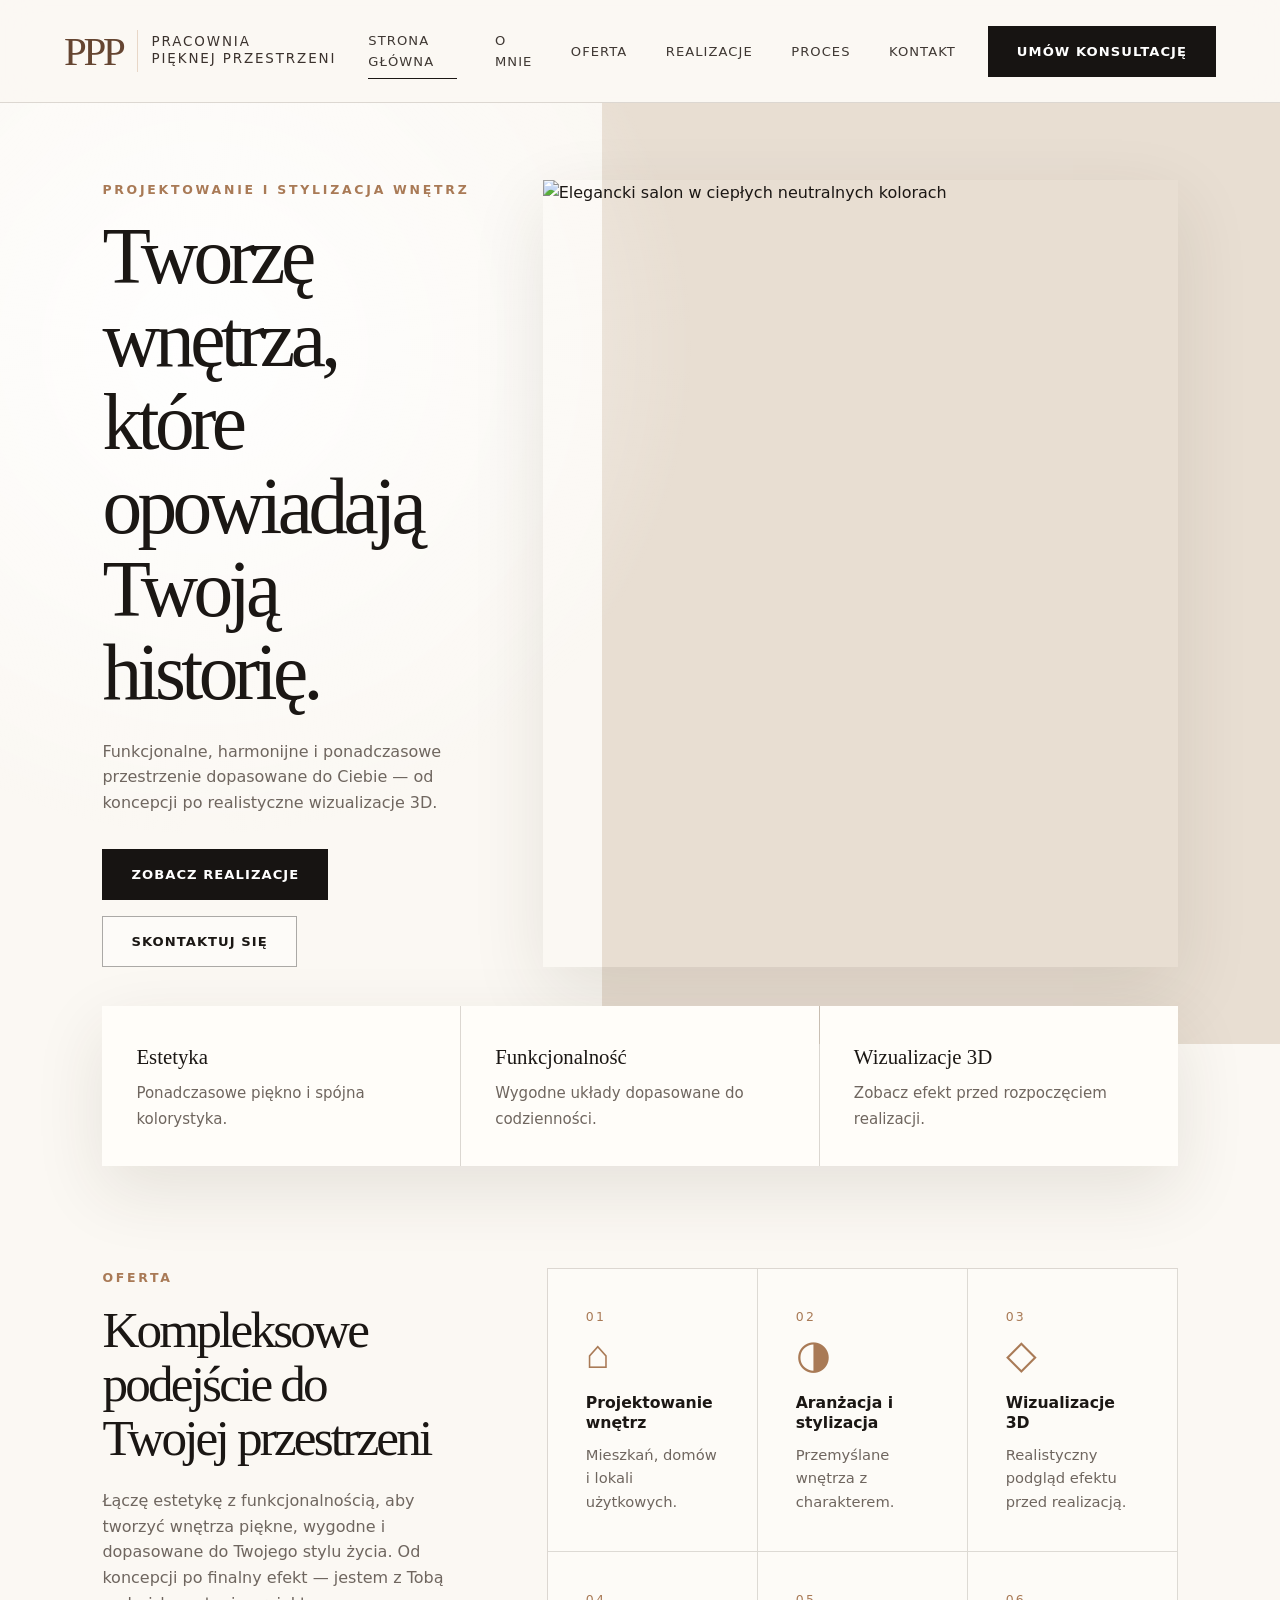
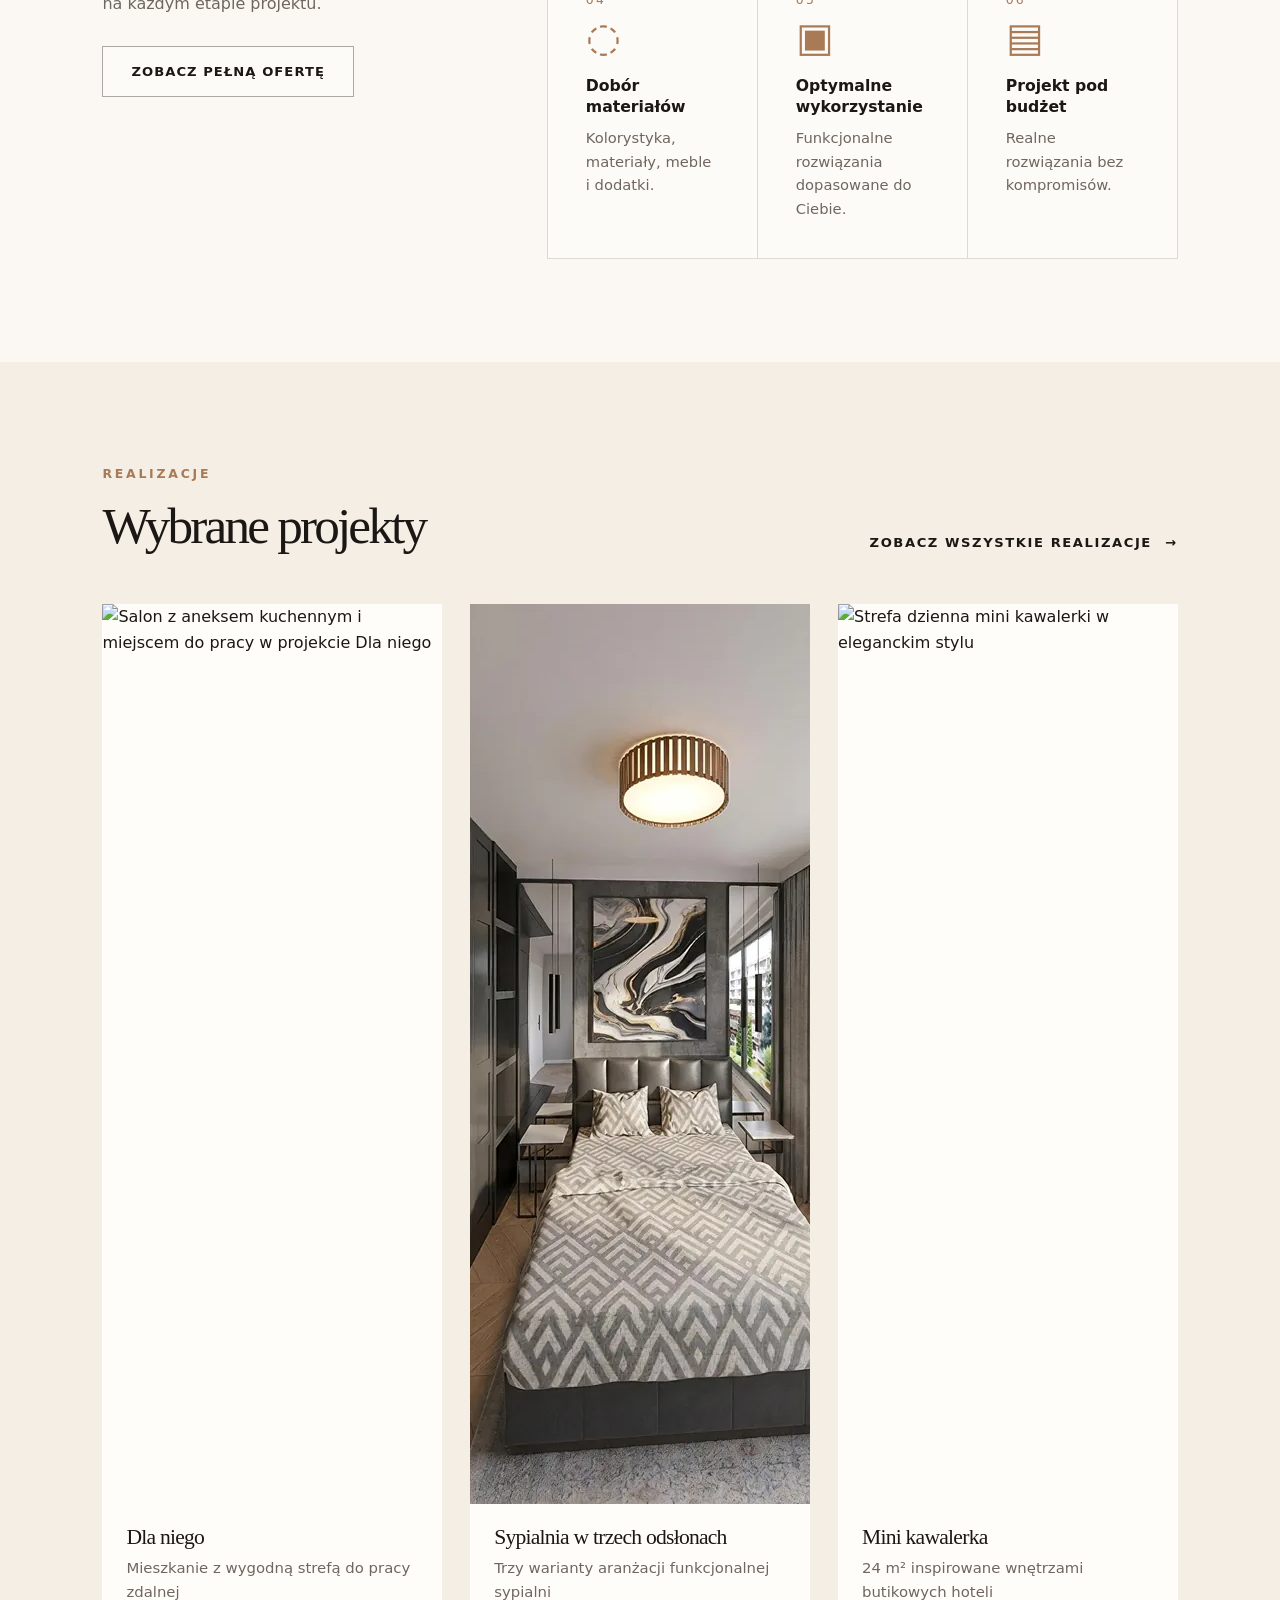
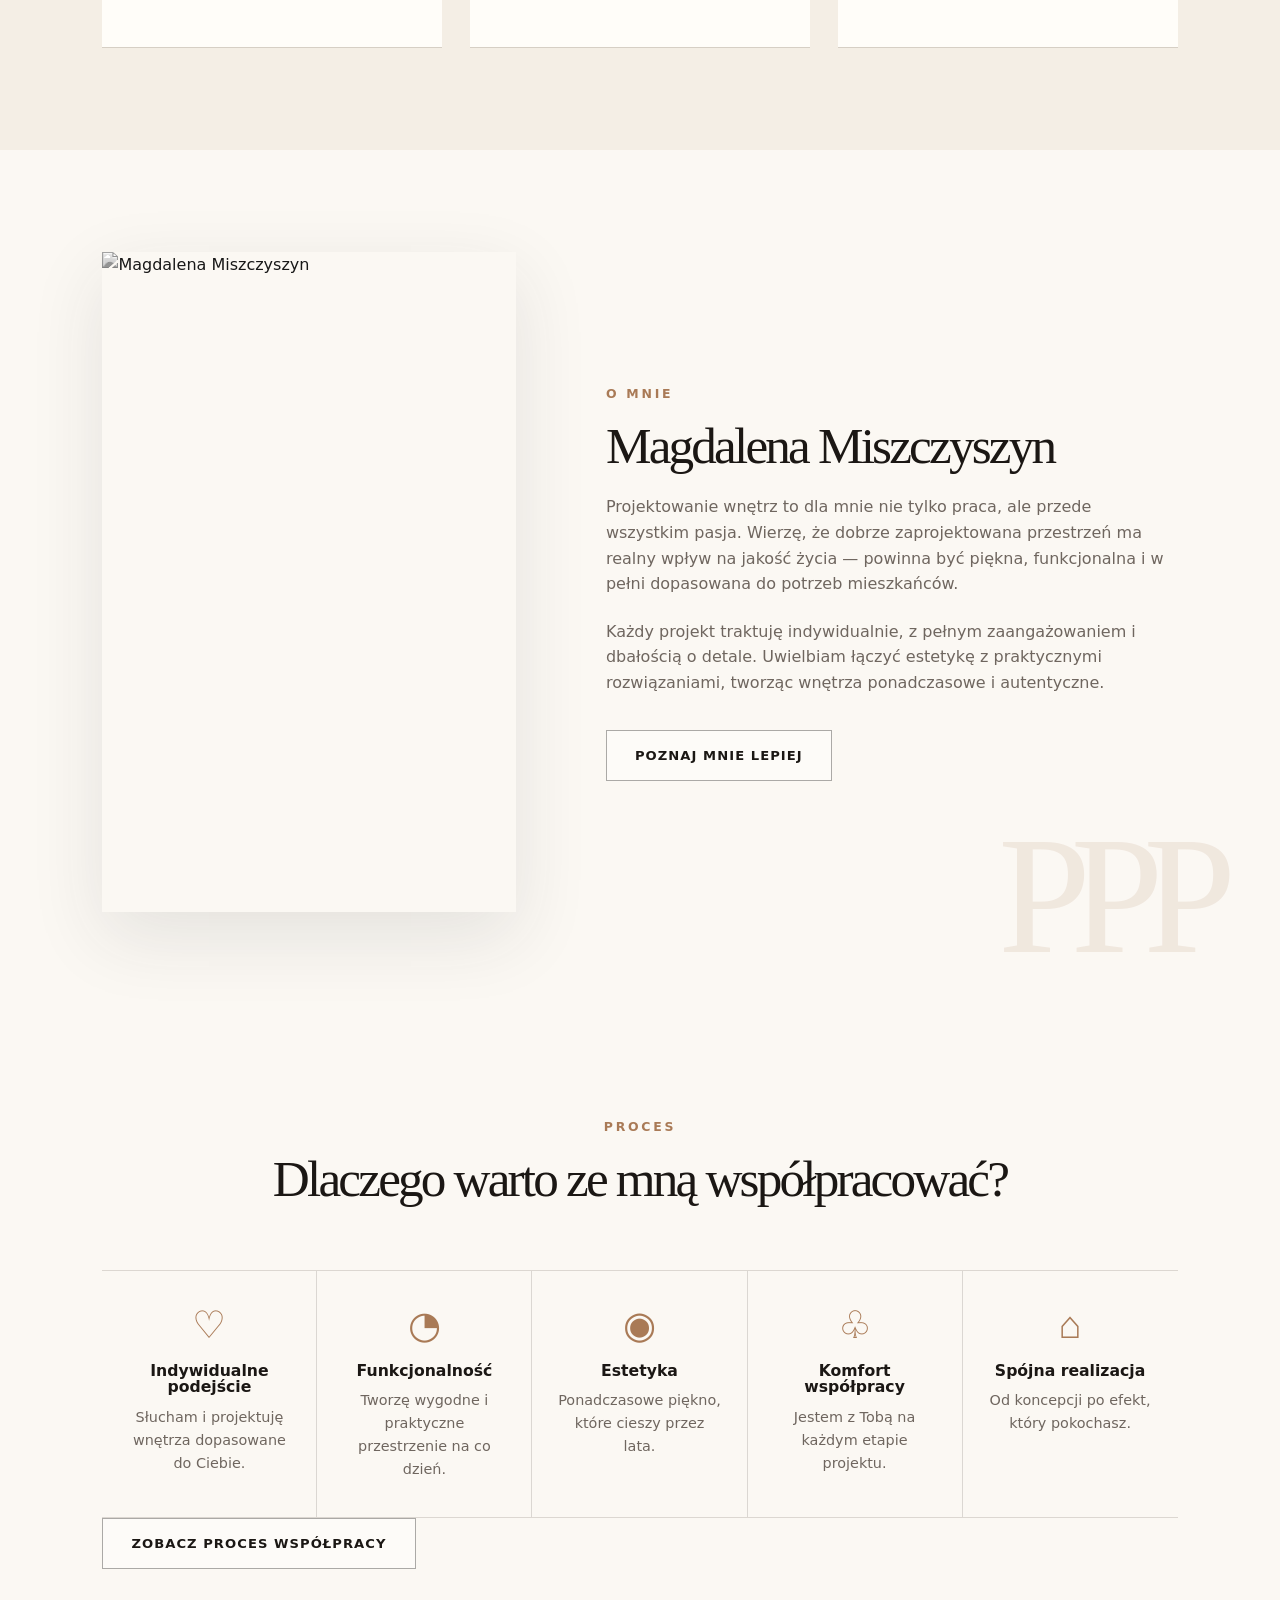
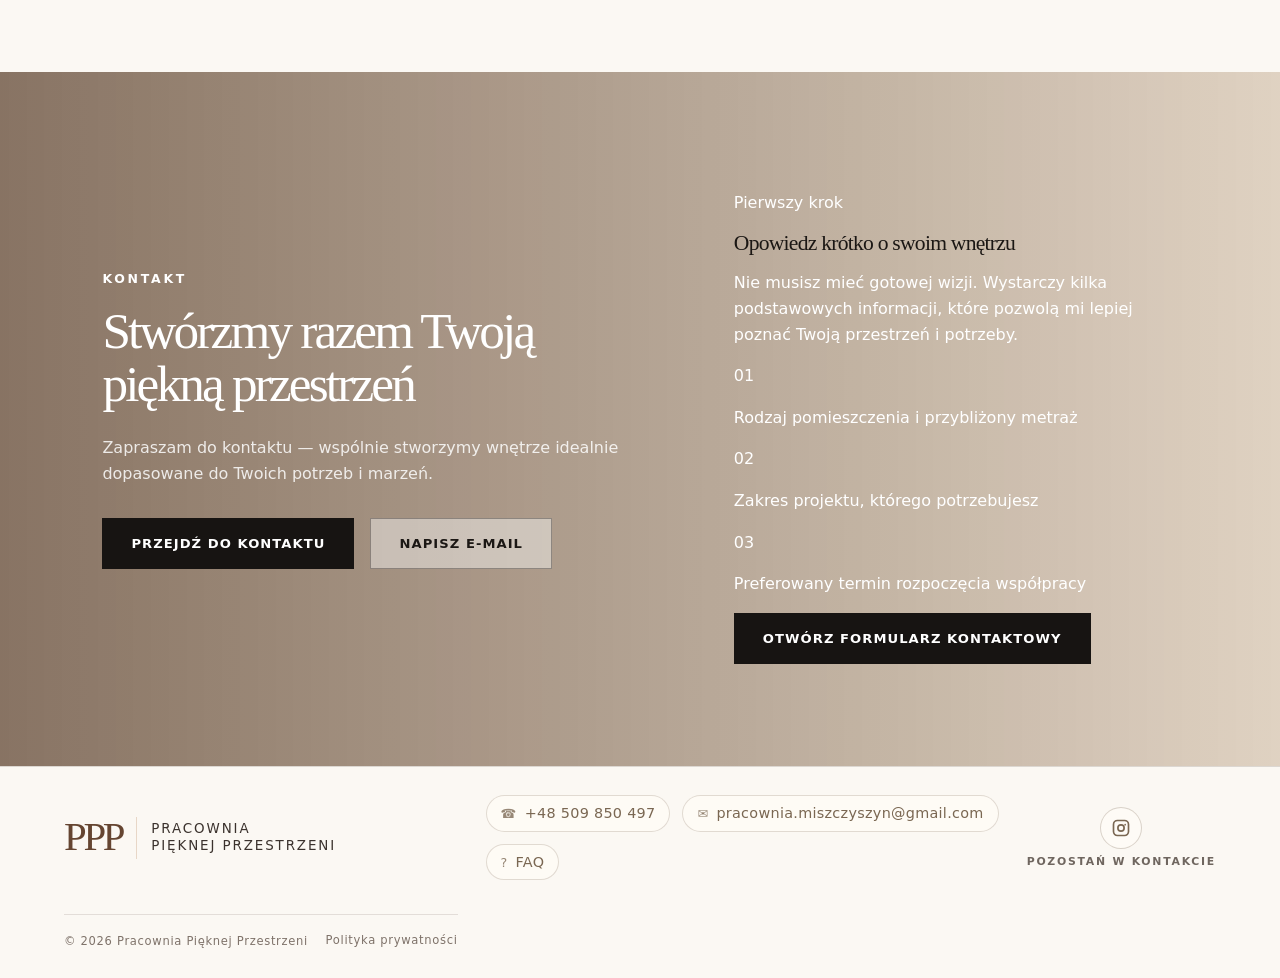
==== commit 0c0062c0: "updated pictures on landing page" ====
--- a/index.html
+++ b/index.html
@@ -6,8 +6,8 @@
     <title>Projektowanie wnętrz Szczecin | Pracownia Pięknej Przestrzeni</title>
 
     <link rel="stylesheet" href="styles.css?v=20260718-2343" />
-    <link rel="icon" href="assets/favicon.png" type="image/png" />
-    <link rel="apple-touch-icon" href="assets/favicon.png">
+    <link rel="icon" href="/assets/favicon.png?v=4" type="image/png" />
+    <link rel="apple-touch-icon" href="/assets/favicon.png?v=4">
 
     <!-- SEO START -->
     <meta
@@ -328,21 +328,21 @@
           </a>
 
           <a
-            class="project-card reveal"
-            href="realizacje.html#dla-pary"
-            aria-label="Zobacz realizację Dla pary"
+              class="project-card reveal"
+              href="realizacje.html#sypialnia-w-trzech-odslonach"
+              aria-label="Zobacz realizację Sypialnia w trzech odsłonach"
           >
             <img
-              alt="Przytulny salon w stylu boho w projekcie Dla pary"
-              src="assets/realizacje/DlaPary/wizualizacja3-thumb.webp"
+              alt="Nowoczesna sypialnia z ciemną zabudową i dekoracyjnym obrazem nad łóżkiem"
+              src="assets/realizacje/SypialniaW3Odslonach/wizualizacja5-thumb.webp"
               width="625"
               height="900"
               decoding="async"
               loading="lazy"
             />
             <div class="project-card__body">
-              <h3>Dla pary</h3>
-              <p>Boho kawalerka z wydzieloną sypialnią</p>
+              <h3>Sypialnia w trzech odsłonach</h3>
+              <p>Trzy warianty aranżacji funkcjonalnej sypialni</p>
             </div>
           </a>
 
@@ -353,7 +353,7 @@
           >
             <img
               alt="Strefa dzienna mini kawalerki w eleganckim stylu"
-              src="assets/realizacje/MiniKawalerka/wizualizacja2-thumb.webp"
+              src="assets/realizacje/MiniKawalerka/wizualizacja1-thumb.webp"
               width="625"
               height="900"
               decoding="async"
